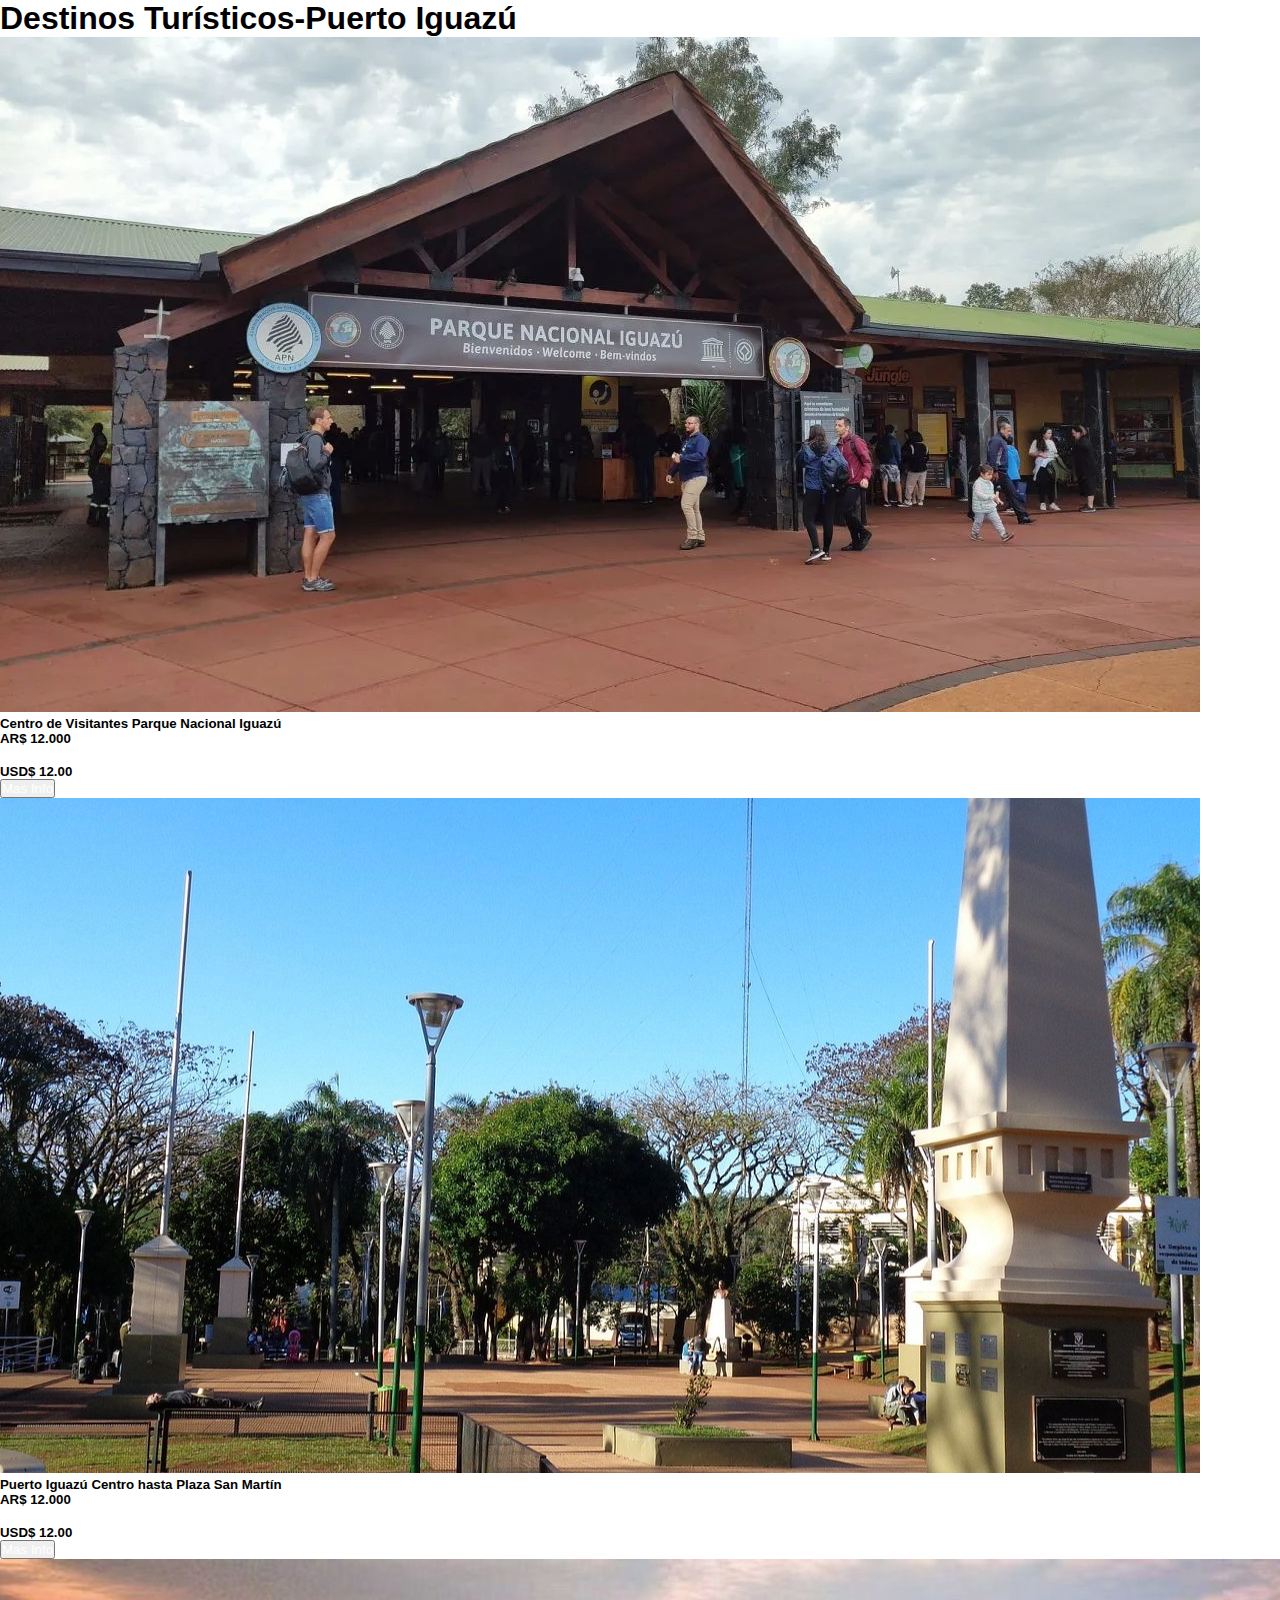
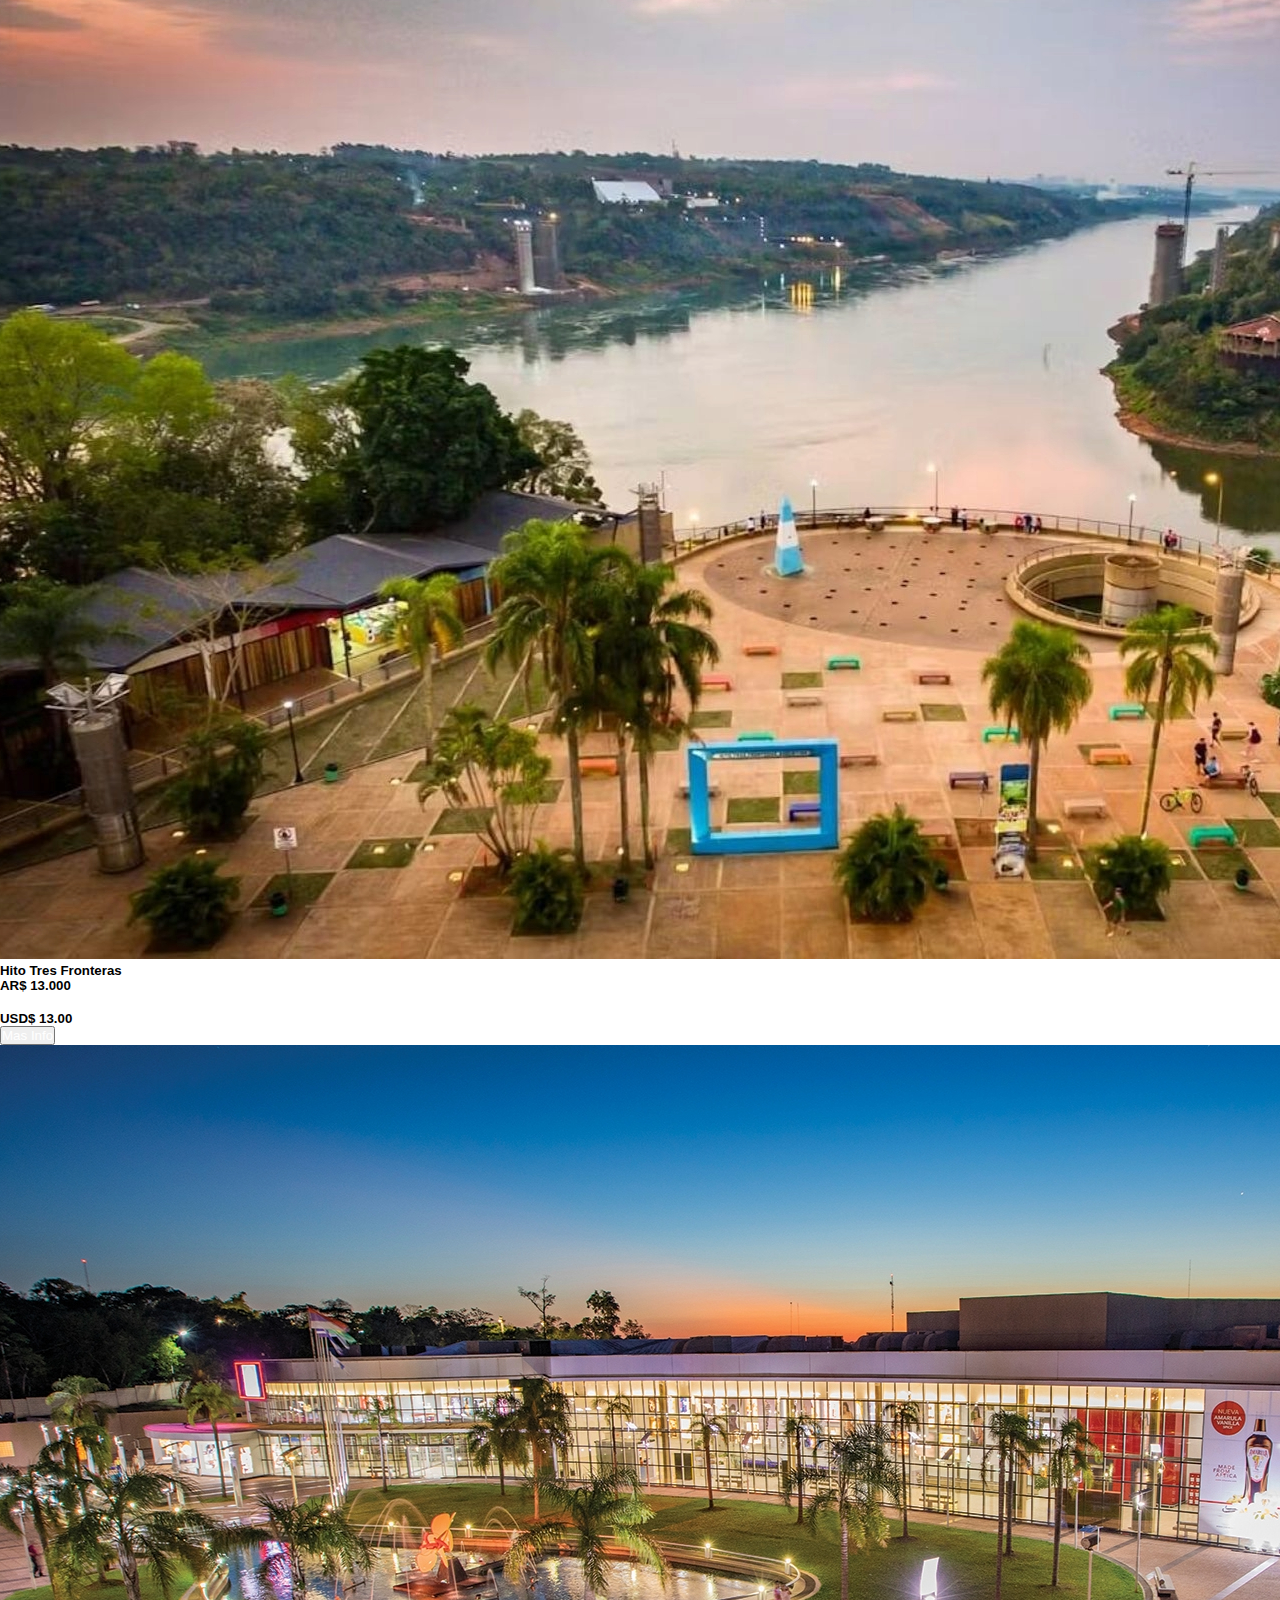
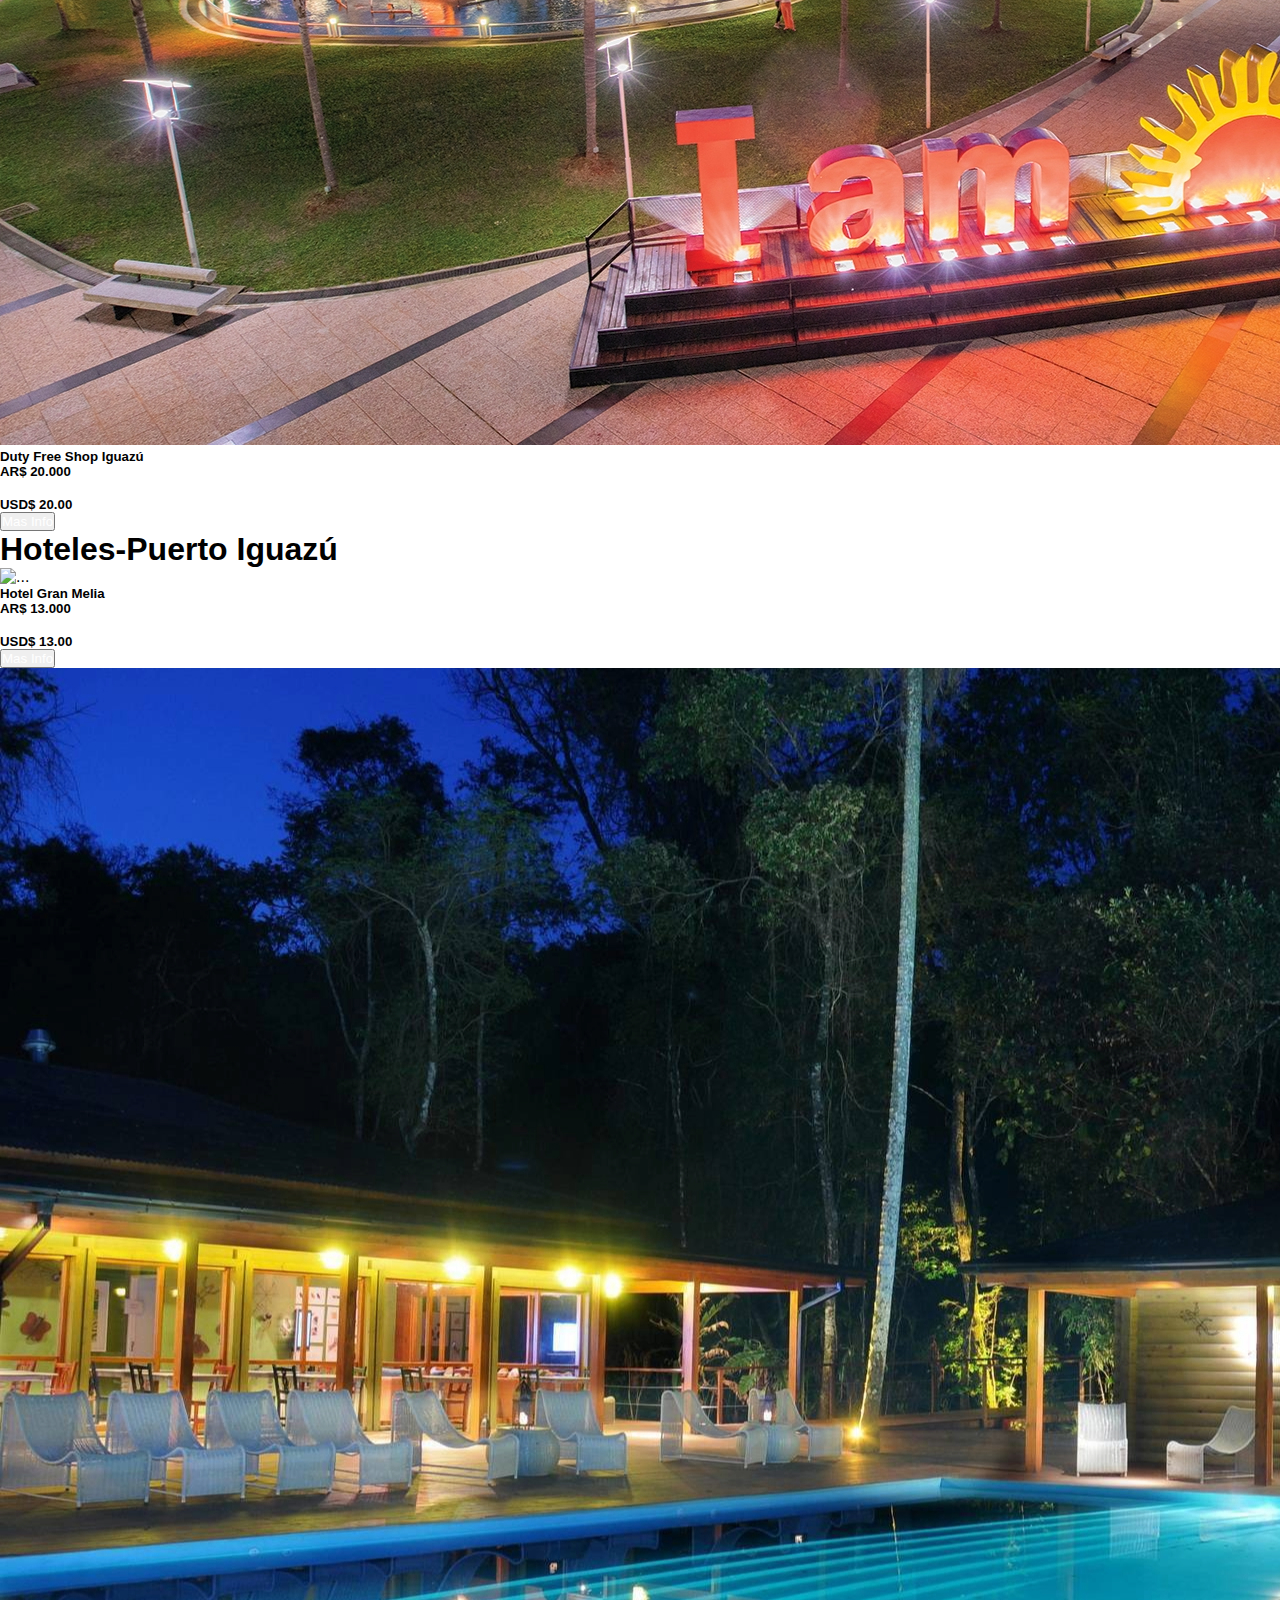
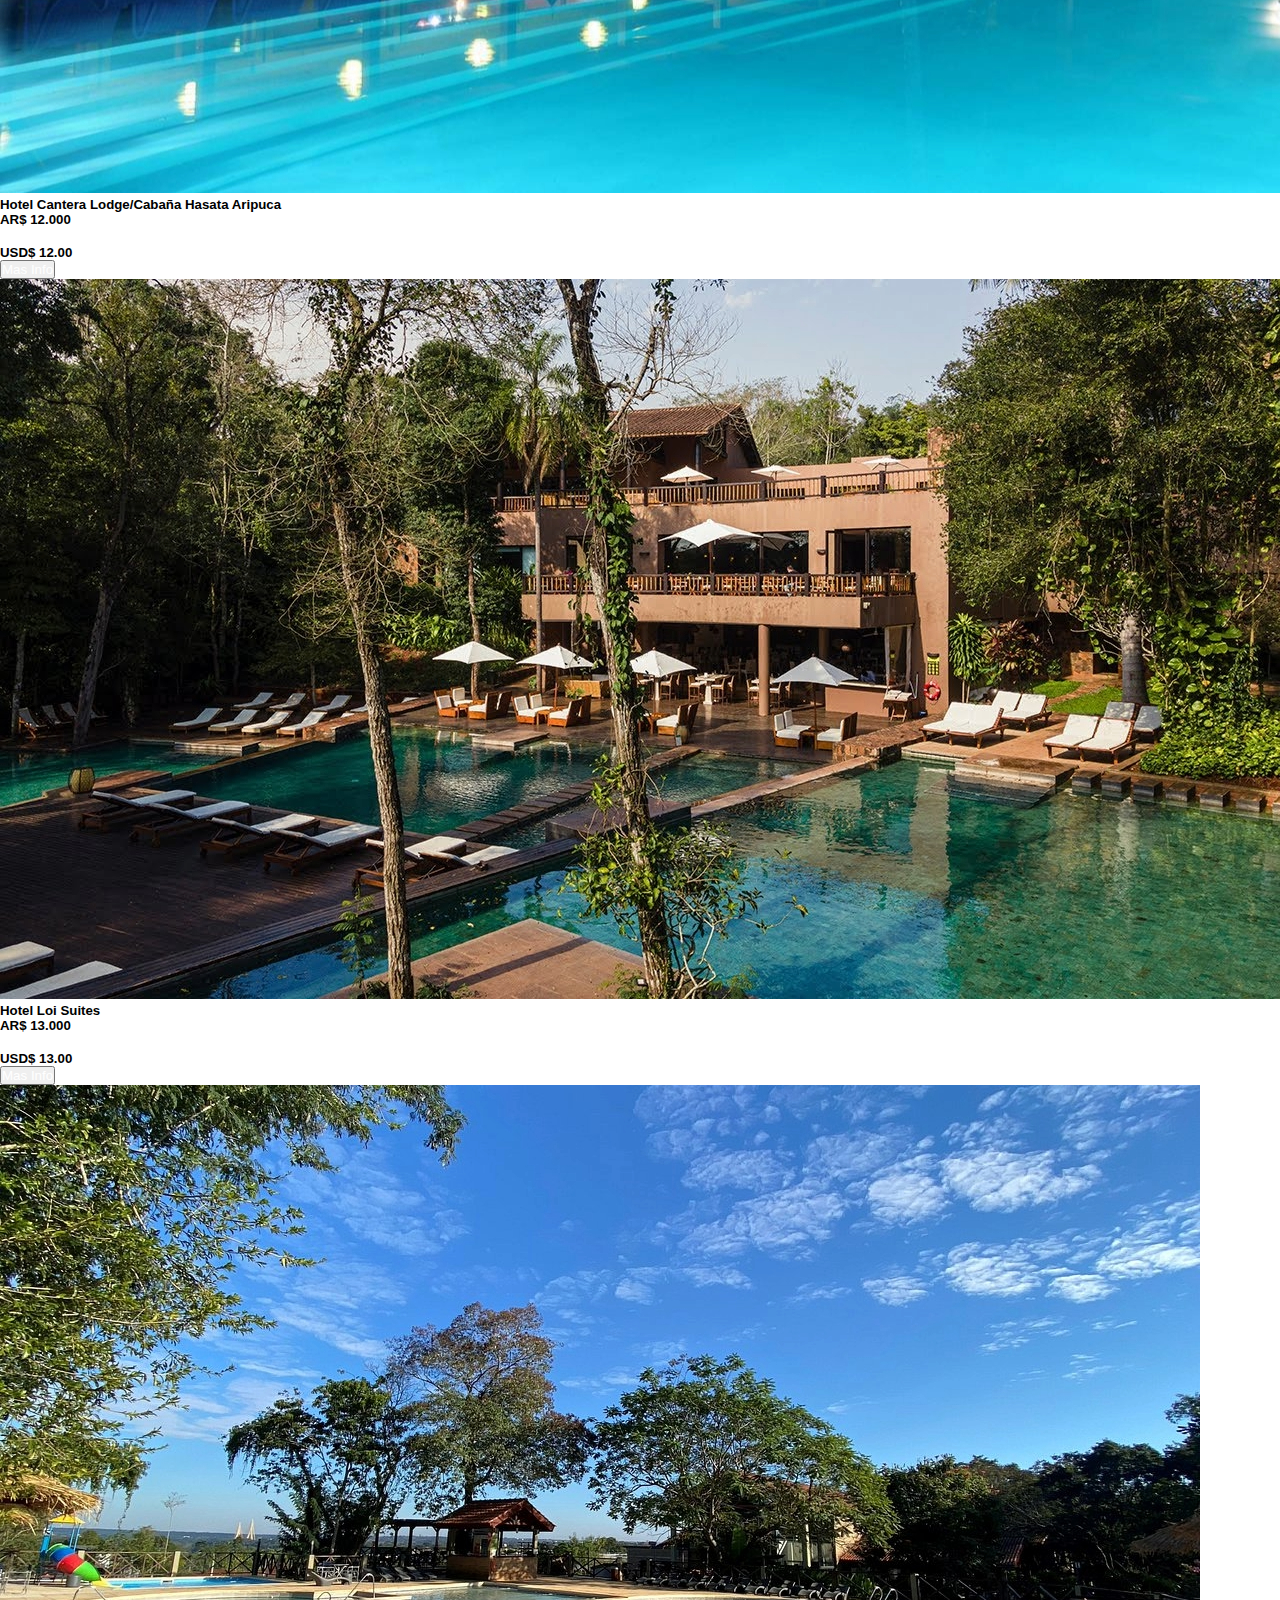
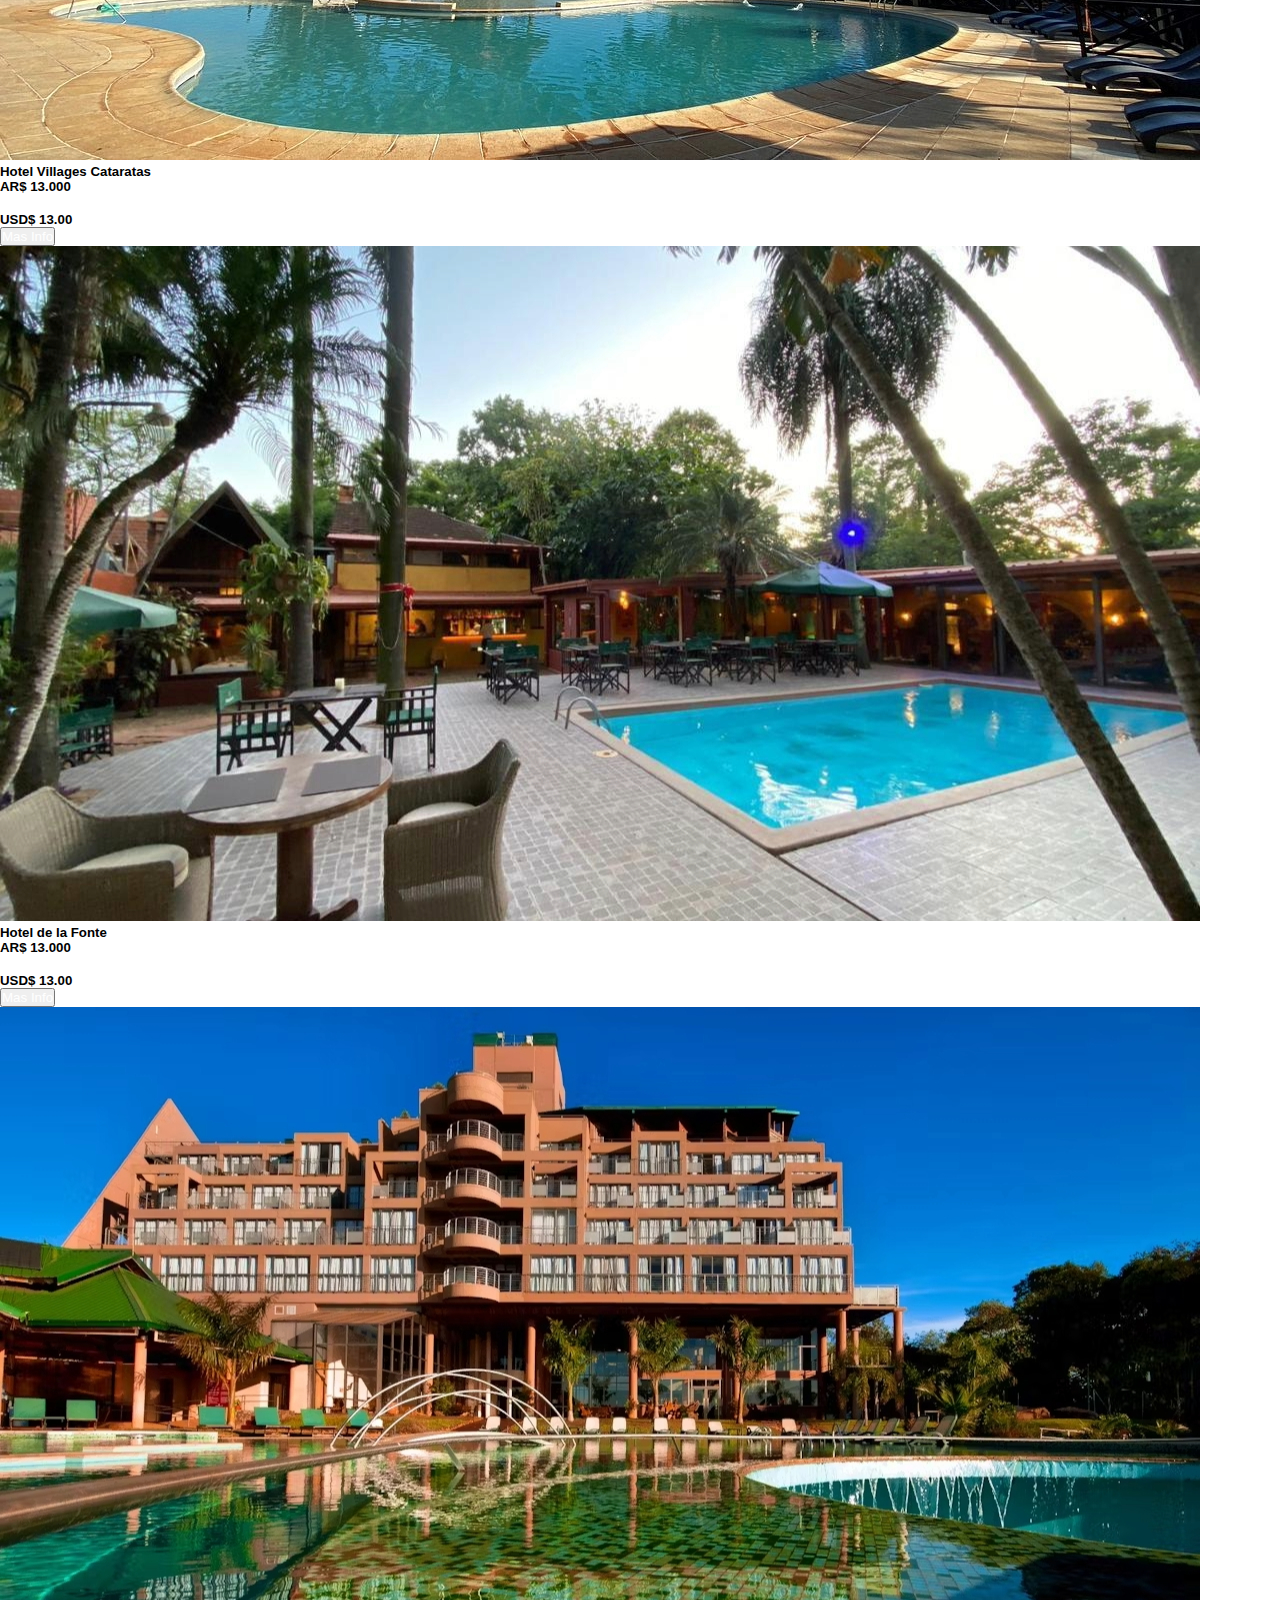
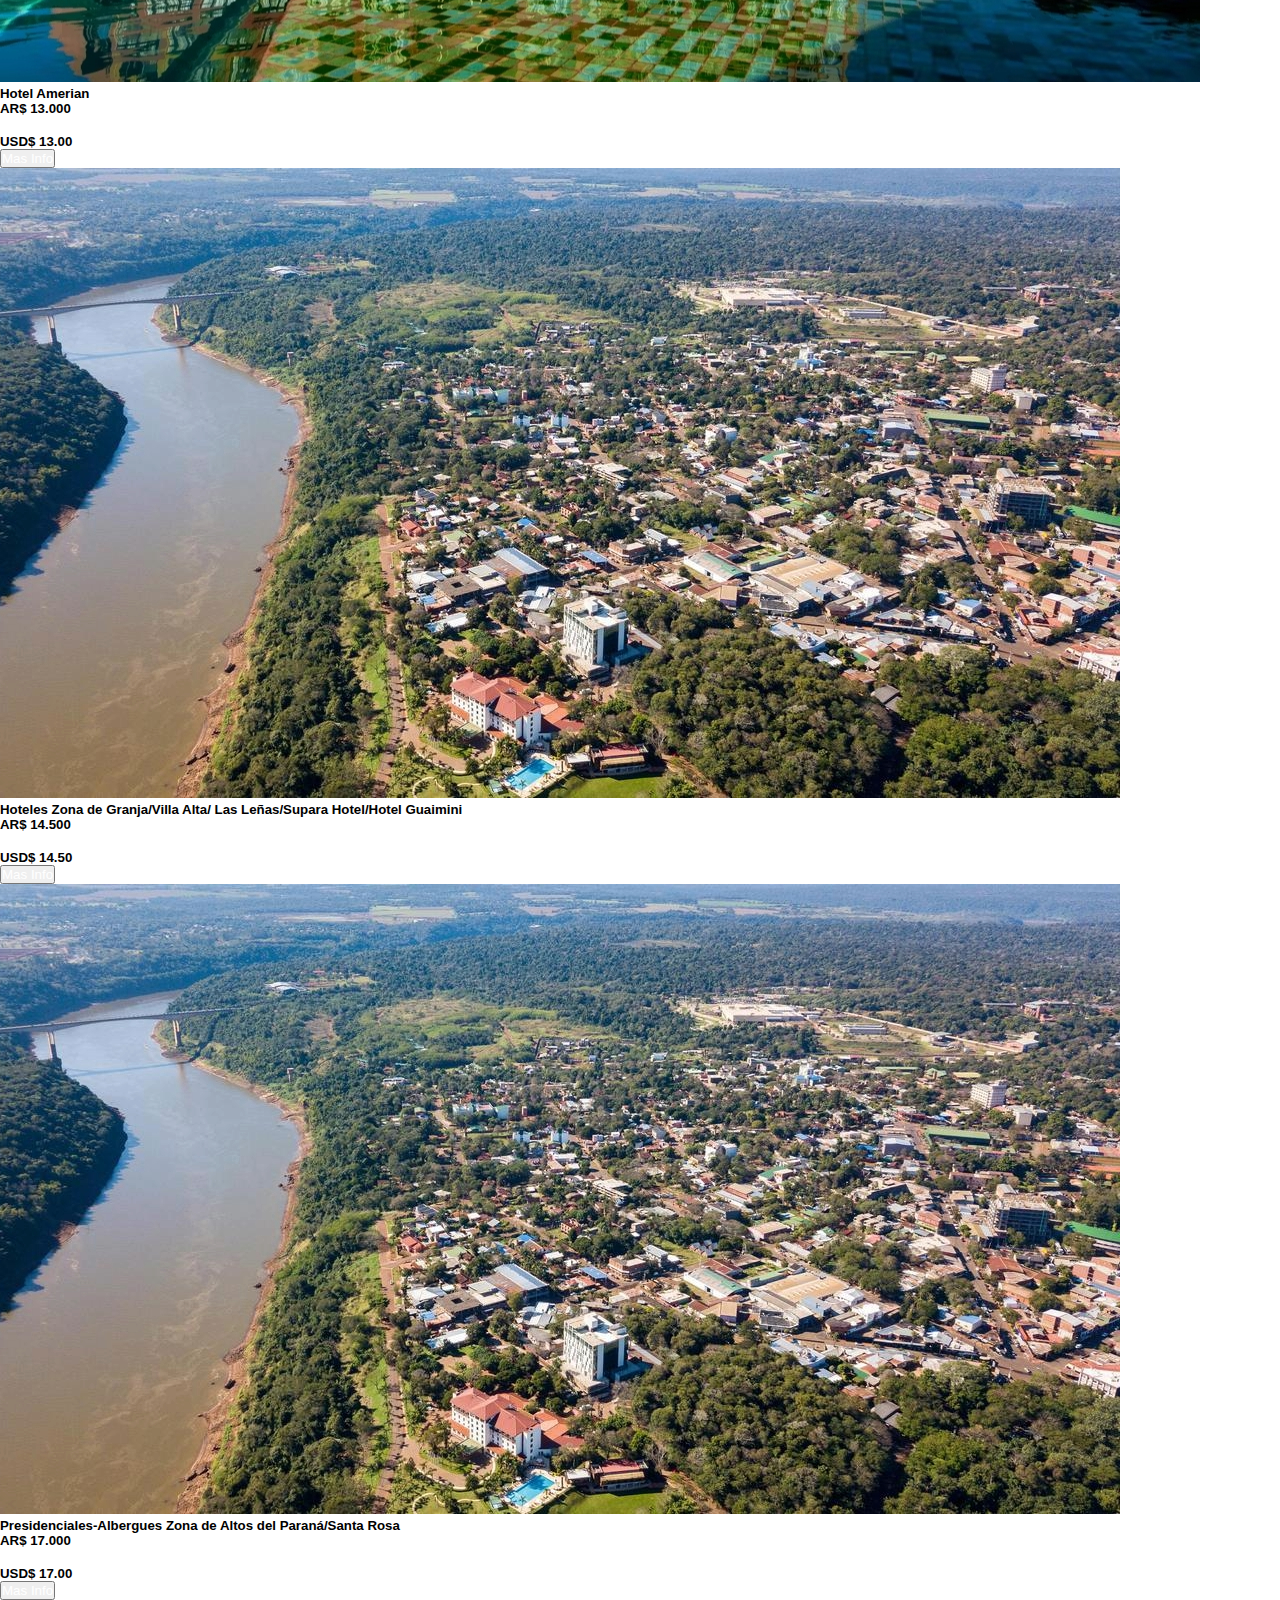
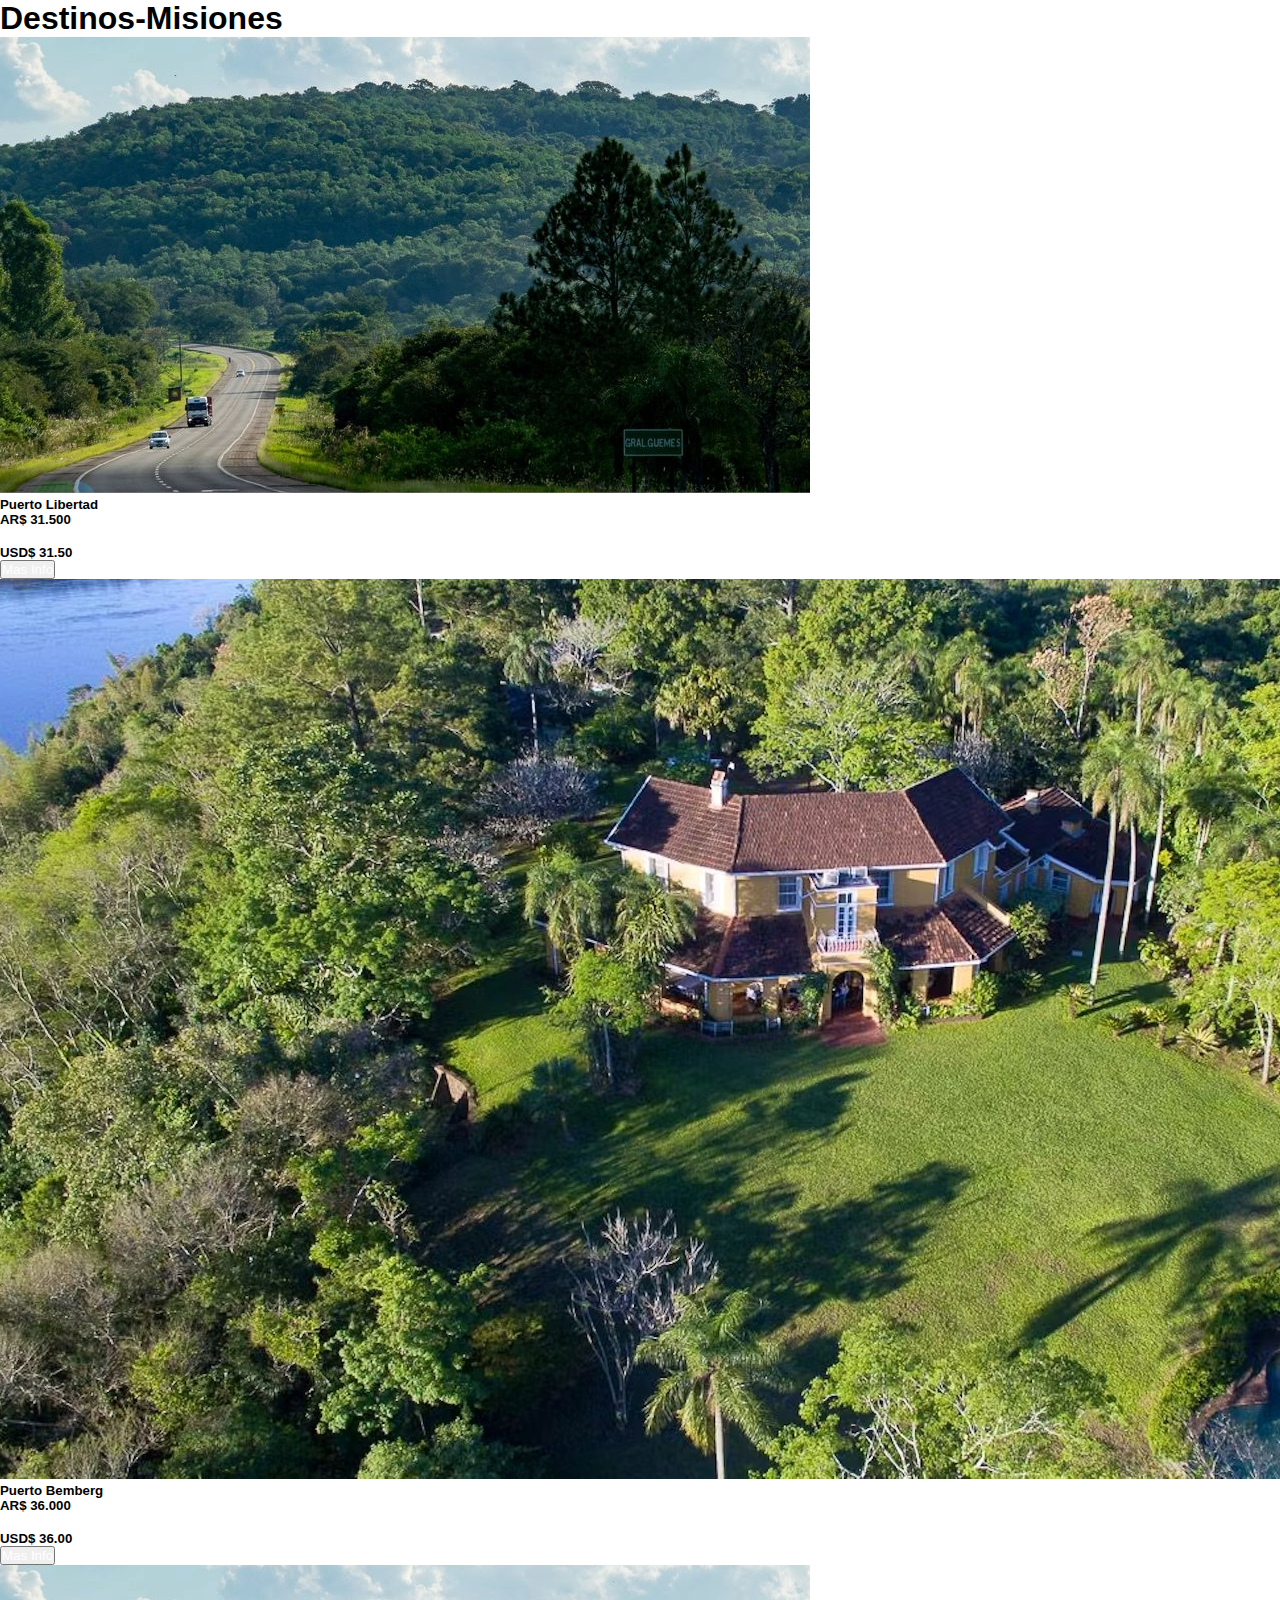
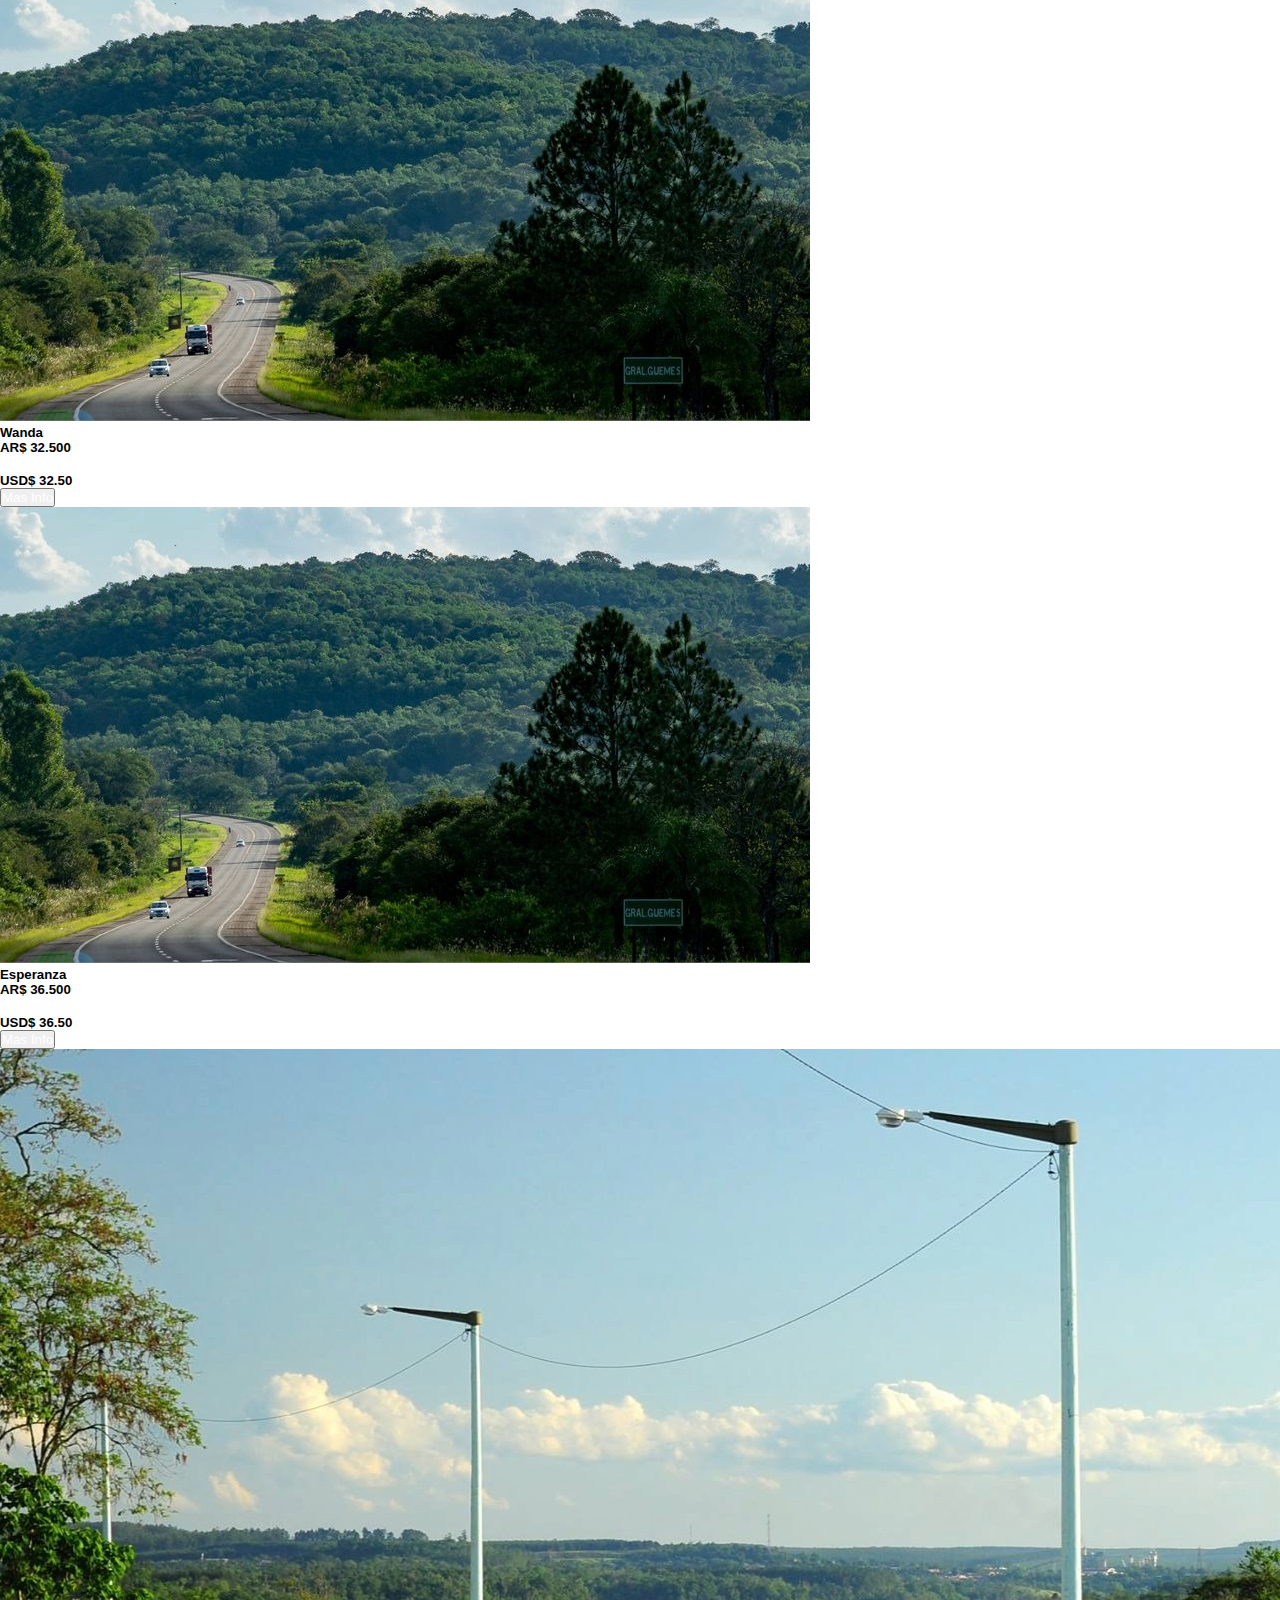
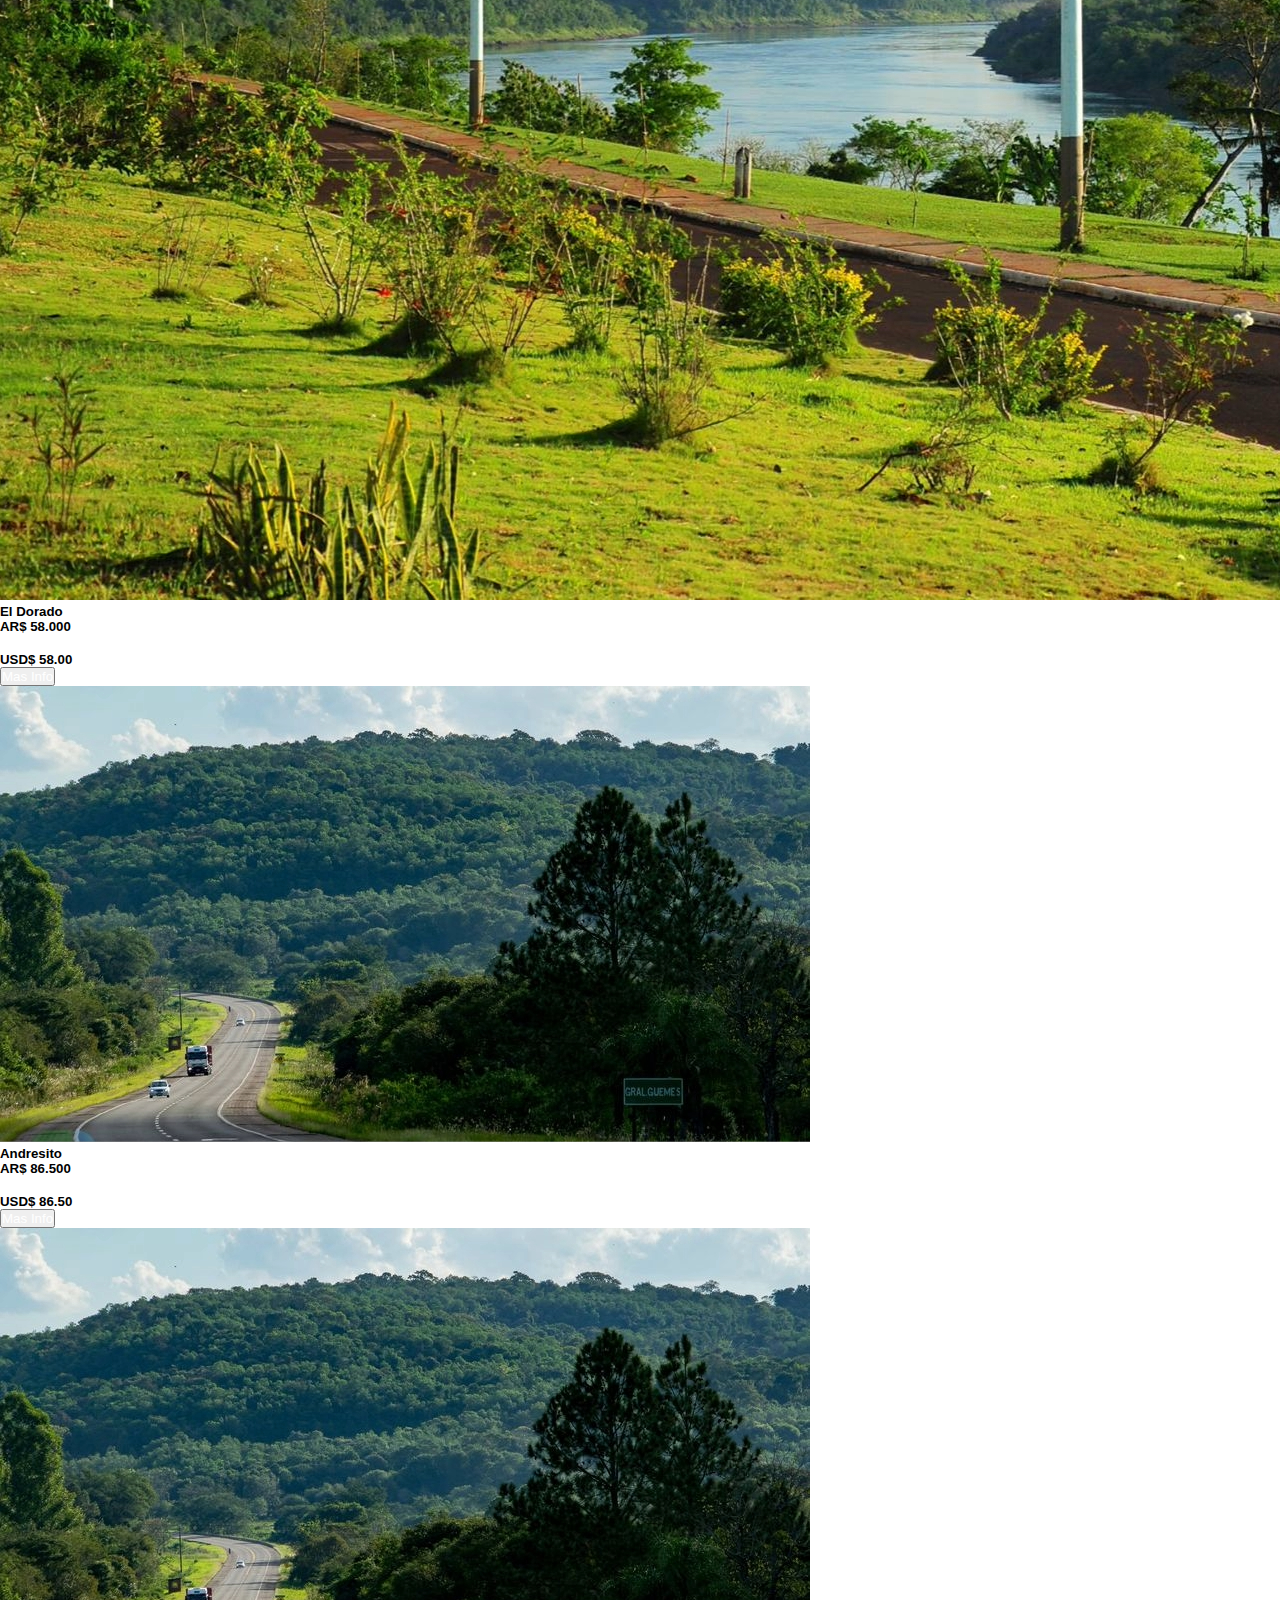
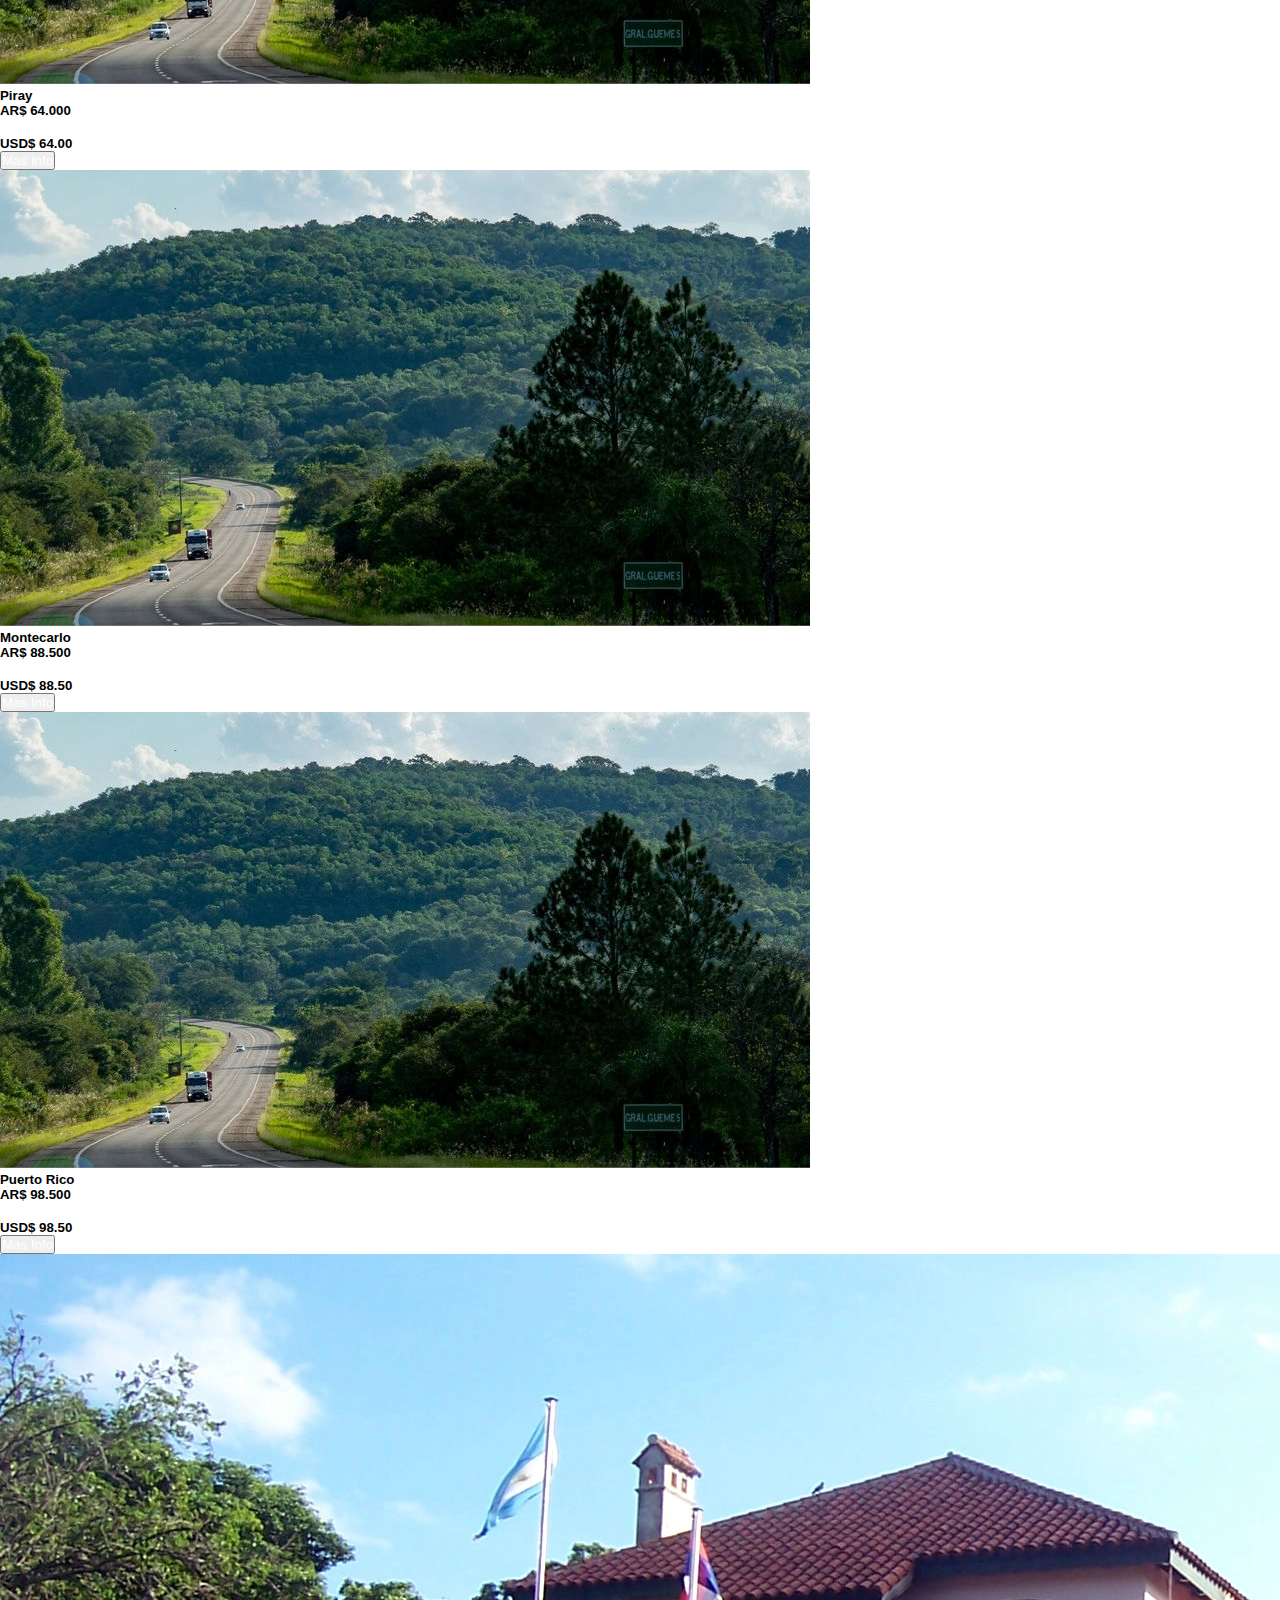
==== arg.html @ 946ad20d "." ====
<!DOCTYPE html>
<html lang="en">

<head>
    <meta charset="UTF-8">
    <meta name="viewport" content="width=device-width, initial-scale=1.0">
    <title>Transfers Aeropuerto</title>

    <!-- Link Style Css -->
    <link rel="stylesheet" href="style.css">

    <!-- Link Destinos Css -->
    <link rel="stylesheet" href="style.css">

    <!-- Link Bootstrap -->
    <link href="https://cdn.jsdelivr.net/npm/bootstrap@5.0.2/dist/css/bootstrap.min.css" rel="stylesheet"
        integrity="sha384-EVSTQN3/azprG1Anm3QDgpJLIm9Nao0Yz1ztcQTwFspd3yD65VohhpuuCOmLASjC" crossorigin="anonymous">

</head>

<body>

    <div class="container py-5">
        <h1 class="text-center">Destinos Turísticos-Puerto Iguazú</h1>
        <div class="row row-cols-1 row-cols-md-3 g-4 py-5">

            <div class="col">
                <div class="card">
                    <img src="./img/centro de visitantes.jpg" class="card-img-top" alt="...">
                    <div class="card-body">
                        <h5 class="card-title">Centro de Visitantes Parque Nacional Iguazú</h5>
                    </div>
                    <div class="mb-5 d-flex justify-content-around">
                        <h5>AR$ 12.000</h5><br><h5>USD$ 12.00</h5>
                        <button class="btn btn-primary"><a href="#" style="text-decoration: none; color: #fff;">Mas Info</a></button>
                    </div>
                </div>
            </div>

            <div class="col">
                <div class="card">
                    <img src="./img/plaza san martin.jpg" class="card-img-top" alt="...">
                    <div class="card-body">
                        <h5 class="card-title">Puerto Iguazú Centro hasta Plaza San Martín</h5>
                    </div>
                    <div class="mb-5 d-flex justify-content-around">
                        <h5>AR$ 12.000</h5><br><h5>USD$ 12.00</h5>
                        <button class="btn btn-primary"><a href="#" style="text-decoration: none; color: #fff;">Mas Info</a></button>
                    </div>
                </div>
            </div>

            <div class="col">
                <div class="card">
                    <img src="./img/hito tres fronteras.jpg" class="card-img-top" alt="...">
                    <div class="card-body">
                        <h5 class="card-title">Hito Tres Fronteras</h5>
                    </div>
                    <div class="mb-5 d-flex justify-content-around">
                        <h5>AR$ 13.000</h5><br><h5>USD$ 13.00</h5>
                        <button class="btn btn-primary"><a href="#" style="text-decoration: none; color: #fff;">Mas Info</a></button>
                    </div>
                </div>
            </div>

            <div class="col">
                <div class="card">
                    <img src="./img/duty free shop.jpg" class="card-img-top" alt="...">
                    <div class="card-body">
                        <h5 class="card-title">Duty Free Shop Iguazú</h5>
                    </div>
                    <div class="mb-5 d-flex justify-content-around">
                        <h5>AR$ 20.000</h5><br><h5>USD$ 20.00</h5>
                        <button class="btn btn-primary"><a href="#" style="text-decoration: none; color: #fff;">Mas Info</a></button>
                    </div>
                </div>
            </div>

        </div>

        <h1 class="text-center">Hoteles-Puerto Iguazú</h1>
        <div class="row row-cols-1 row-cols-md-3 g-4 py-5">

            <div class="col">
                <div class="card">
                    <img src="./img/gran melia.jpg" class="card-img-top" alt="...">
                    <div class="card-body">
                        <h5 class="card-title">Hotel Gran Melia</h5>
                    </div>
                    <div class="mb-5 d-flex justify-content-around">
                        <h5>AR$ 13.000</h5><br><h5>USD$ 13.00</h5>
                        <button class="btn btn-primary"><a href="#" style="text-decoration: none; color: #fff;">Mas Info</a></button>
                    </div>
                </div>
            </div>

            <div class="col">
                <div class="card">
                    <img src="./img/cantera lodge.jpg" class="card-img-top" alt="...">
                    <div class="card-body">
                        <h5 class="card-title">Hotel Cantera Lodge/Cabaña Hasata Aripuca</h5>
                    </div>
                    <div class="mb-5 d-flex justify-content-around">
                        <h5>AR$ 12.000</h5><br><h5>USD$ 12.00</h5>
                        <button class="btn btn-primary"><a href="#" style="text-decoration: none; color: #fff;">Mas Info</a></button>
                    </div>
                </div>
            </div>

            <div class="col">
                <div class="card">
                    <img src="./img/loi suites.jpg" class="card-img-top" alt="...">
                    <div class="card-body">
                        <h5 class="card-title">Hotel Loi Suites</h5>
                    </div>
                    <div class="mb-5 d-flex justify-content-around">
                        <h5>AR$ 13.000</h5><br><h5>USD$ 13.00</h5>
                        <button class="btn btn-primary"><a href="#" style="text-decoration: none; color: #fff;">Mas Info</a></button>
                    </div>
                </div>
            </div>

            <div class="col">
                <div class="card">
                    <img src="./img/village cataratas.jpg" class="card-img-top" alt="...">
                    <div class="card-body">
                        <h5 class="card-title">Hotel Villages Cataratas</h5>
                    </div>
                    <div class="mb-5 d-flex justify-content-around">
                        <h5>AR$ 13.000</h5><br><h5>USD$ 13.00</h5>
                        <button class="btn btn-primary"><a href="#" style="text-decoration: none; color: #fff;">Mas Info</a></button>
                    </div>
                </div>
            </div>

            <div class="col">
                <div class="card">
                    <img src="./img/hotel de la fonte.jpg" class="card-img-top" alt="...">
                    <div class="card-body">
                        <h5 class="card-title">Hotel de la Fonte</h5>
                    </div>
                    <div class="mb-5 d-flex justify-content-around">
                        <h5>AR$ 13.000</h5><br><h5>USD$ 13.00</h5>
                        <button class="btn btn-primary"><a href="#" style="text-decoration: none; color: #fff;">Mas Info</a></button>
                    </div>
                </div>
            </div>

            <div class="col">
                <div class="card">
                    <img src="./img/hotel amerian.jpg" class="card-img-top" alt="...">
                    <div class="card-body">
                        <h5 class="card-title">Hotel Amerian</h5>
                    </div>
                    <div class="mb-5 d-flex justify-content-around">
                        <h5>AR$ 13.000</h5><br><h5>USD$ 13.00</h5>
                        <button class="btn btn-primary"><a href="#" style="text-decoration: none; color: #fff;">Mas Info</a></button>
                    </div>
                </div>
            </div>

            <div class="col">
                <div class="card">
                    <img src="./img/iguazu.jpg" class="card-img-top" alt="...">
                    <div class="card-body">
                        <h5 class="card-title">Hoteles Zona de Granja/Villa Alta/ Las Leñas/Supara Hotel/Hotel Guaimini</h5>
                    </div>
                    <div class="mb-5 d-flex justify-content-around">
                        <h5>AR$ 14.500</h5><br><h5>USD$ 14.50</h5>
                        <button class="btn btn-primary"><a href="#" style="text-decoration: none; color: #fff;">Mas Info</a></button>
                    </div>
                </div>
            </div>

            <div class="col">
                <div class="card">
                    <img src="./img/iguazu.jpg" class="card-img-top" alt="...">
                    <div class="card-body">
                        <h5 class="card-title">Presidenciales-Albergues Zona de Altos del Paraná/Santa Rosa</h5>
                    </div>
                    <div class="mb-5 d-flex justify-content-around">
                        <h5>AR$ 17.000</h5><br><h5>USD$ 17.00</h5>
                        <button class="btn btn-primary"><a href="#" style="text-decoration: none; color: #fff;">Mas Info</a></button>
                    </div>
                </div>
            </div>

        </div>

        <h1 class="text-center">Destinos-Misiones</h1>
        <div class="row row-cols-1 row-cols-md-3 g-4 py-5">

            <div class="col">
                <div class="card">
                    <img src="./img/misiones.jpg" class="card-img-top" alt="...">
                    <div class="card-body">
                        <h5 class="card-title">Puerto Libertad</h5>
                    </div>
                    <div class="mb-5 d-flex justify-content-around">
                        <h5>AR$ 31.500</h5><br><h5>USD$ 31.50</h5>
                        <button class="btn btn-primary"><a href="#" style="text-decoration: none; color: #fff;">Mas Info</a></button>
                    </div>
                </div>
            </div>

            <div class="col">
                <div class="card">
                    <img src="./img/puerto-bemberg.jpg" class="card-img-top" alt="...">
                    <div class="card-body">
                        <h5 class="card-title">Puerto Bemberg</h5>
                    </div>
                    <div class="mb-5 d-flex justify-content-around">
                        <h5>AR$ 36.000</h5><br><h5>USD$ 36.00</h5>
                        <button class="btn btn-primary"><a href="#" style="text-decoration: none; color: #fff;">Mas Info</a></button>
                    </div>
                </div>
            </div>

            <div class="col">
                <div class="card">
                    <img src="./img/misiones.jpg" class="card-img-top" alt="...">
                    <div class="card-body">
                        <h5 class="card-title">Wanda</h5>
                    </div>
                    <div class="mb-5 d-flex justify-content-around">
                        <h5>AR$ 32.500</h5><br><h5>USD$ 32.50</h5>
                        <button class="btn btn-primary"><a href="#" style="text-decoration: none; color: #fff;">Mas Info</a></button>
                    </div>
                </div>
            </div>

            <div class="col">
                <div class="card">
                    <img src="./img/misiones.jpg" class="card-img-top" alt="...">
                    <div class="card-body">
                        <h5 class="card-title">Esperanza</h5>
                    </div>
                    <div class="mb-5 d-flex justify-content-around">
                        <h5>AR$ 36.500</h5><br><h5>USD$ 36.50</h5>
                        <button class="btn btn-primary"><a href="#" style="text-decoration: none; color: #fff;">Mas Info</a></button>
                    </div>
                </div>
            </div>

            <div class="col">
                <div class="card">
                    <img src="./img/el dorado.jpg" class="card-img-top" alt="...">
                    <div class="card-body">
                        <h5 class="card-title">El Dorado</h5>
                    </div>
                    <div class="mb-5 d-flex justify-content-around">
                        <h5>AR$ 58.000</h5><br><h5>USD$ 58.00</h5>
                        <button class="btn btn-primary"><a href="#" style="text-decoration: none; color: #fff;">Mas Info</a></button>
                    </div>
                </div>
            </div>

            <div class="col">
                <div class="card">
                    <img src="./img/misiones.jpg" class="card-img-top" alt="...">
                    <div class="card-body">
                        <h5 class="card-title">Andresito</h5>
                    </div>
                    <div class="mb-5 d-flex justify-content-around">
                        <h5>AR$ 86.500</h5><br><h5>USD$ 86.50</h5>
                        <button class="btn btn-primary"><a href="#" style="text-decoration: none; color: #fff;">Mas Info</a></button>
                    </div>
                </div>
            </div>

            <div class="col">
                <div class="card">
                    <img src="./img/misiones.jpg" class="card-img-top" alt="...">
                    <div class="card-body">
                        <h5 class="card-title">Piray</h5>
                    </div>
                    <div class="mb-5 d-flex justify-content-around">
                        <h5>AR$ 64.000</h5><br><h5>USD$ 64.00</h5>
                        <button class="btn btn-primary"><a href="#" style="text-decoration: none; color: #fff;">Mas Info</a></button>
                    </div>
                </div>
            </div>

            <div class="col">
                <div class="card">
                    <img src="./img/misiones.jpg" class="card-img-top" alt="...">
                    <div class="card-body">
                        <h5 class="card-title">Montecarlo</h5>
                    </div>
                    <div class="mb-5 d-flex justify-content-around">
                        <h5>AR$ 88.500</h5><br><h5>USD$ 88.50</h5>
                        <button class="btn btn-primary"><a href="#" style="text-decoration: none; color: #fff;">Mas Info</a></button>
                    </div>
                </div>
            </div>

            <div class="col">
                <div class="card">
                    <img src="./img/misiones.jpg" class="card-img-top" alt="...">
                    <div class="card-body">
                        <h5 class="card-title">Puerto Rico</h5>
                    </div>
                    <div class="mb-5 d-flex justify-content-around">
                        <h5>AR$ 98.500</h5><br><h5>USD$ 98.50</h5>
                        <button class="btn btn-primary"><a href="#" style="text-decoration: none; color: #fff;">Mas Info</a></button>
                    </div>
                </div>
            </div>

            <div class="col">
                <div class="card">
                    <img src="./img/san ignacio.jpg" class="card-img-top" alt="...">
                    <div class="card-body">
                        <h5 class="card-title">San Ignacio</h5>
                    </div>
                    <div class="mb-5 d-flex justify-content-around">
                        <h5>AR$ 135.000</h5><br><h5>USD$ 135.00</h5>
                        <button class="btn btn-primary"><a href="#" style="text-decoration: none; color: #fff;">Mas Info</a></button>
                    </div>
                </div>
            </div>

            <div class="col">
                <div class="card">
                    <img src="./img/ruinas de san ignacio.jpg" class="card-img-top" alt="...">
                    <div class="card-body">
                        <h5 class="card-title">San Ignacio con Recorrido Turístico Ida y Vuelta</h5>
                    </div>
                    <div class="mb-5 d-flex justify-content-around">
                        <h5>AR$ 175.000</h5><br><h5>USD$ 175.00</h5>
                        <button class="btn btn-primary"><a href="#" style="text-decoration: none; color: #fff;">Mas Info</a></button>
                    </div>
                </div>
            </div>

            <div class="col">
                <div class="card">
                    <img src="./img/posadas.jpg" class="card-img-top" alt="...">
                    <div class="card-body">
                        <h5 class="card-title">Posadas</h5>
                    </div>
                    <div class="mb-5 d-flex justify-content-around">
                        <h5>AR$ 175.000</h5><br><h5>USD$ 175.00</h5>
                        <button class="btn btn-primary"><a href="#" style="text-decoration: none; color: #fff;">Mas Info</a></button>
                    </div>
                </div>
            </div>

            <div class="col">
                <div class="card">
                    <img src="./img/bernardo de irigoyen.jpg" class="card-img-top" alt="...">
                    <div class="card-body">
                        <h5 class="card-title">Bernardo de Irigoyen</h5>
                    </div>
                    <div class="mb-5 d-flex justify-content-around">
                        <h5>AR$ 135.000</h5><br><h5>USD$ 135.00</h5>
                        <button class="btn btn-primary"><a href="#" style="text-decoration: none; color: #fff;">Mas Info</a></button>
                    </div>
                </div>
            </div>

            <div class="col">
                <div class="card">
                    <img src="./img/el soberbio.jpg" class="card-img-top" alt="...">
                    <div class="card-body">
                        <h5 class="card-title">El Soberbio</h5>
                    </div>
                    <div class="mb-5 d-flex justify-content-around">
                        <h5>AR$ 162.000</h5><br><h5>USD$ 162.00</h5>
                        <button class="btn btn-primary"><a href="#" style="text-decoration: none; color: #fff;">Mas Info</a></button>
                    </div>
                </div>
            </div>

            <div class="col">
                <div class="card">
                    <img src="./img/saltos del mocona.jpg" class="card-img-top" alt="...">
                    <div class="card-body">
                        <h5 class="card-title">Saltos del Mocona Ida y Vuelta</h5>
                    </div>
                    <div class="mb-5 d-flex justify-content-around">
                        <h5>AR$ 229.500</h5><br><h5>USD$ 229.50</h5>
                        <button class="btn btn-primary"><a href="#" style="text-decoration: none; color: #fff;">Mas Info</a></button>
                    </div>
                </div>
            </div>

        </div>
        
    </div>

</body>

</html>
---- style.css ----
:root {
    --blue: #007bff;
    --indigo: #6610f2;
    --purple: #6f42c1;
    --pink: #e83e8c;
    --red: #dc3545;
    --orange: #fd7e14;
    --yellow: #ffc107;
    --green: #28a745;
    --teal: #20c997;
    --cyan: #17a2b8;
    --white: #fff;
    --gray: #6c757d;
    --gray-dark: #343a40;
    --primary: #7AB730;
    --secondary: #f4faec;
    --success: #28a745;
    --info: #17a2b8;
    --warning: #ffc107;
    --danger: #dc3545;
    --light: #FFFFFF;
    --dark: #212121;
    --breakpoint-xs: 0;
    --breakpoint-sm: 576px;
    --breakpoint-md: 768px;
    --breakpoint-lg: 992px;
    --breakpoint-xl: 1200px;
    --font-family-sans-serif: "Poppins", sans-serif;
    --font-family-monospace: SFMono-Regular, Menlo, Monaco, Consolas, "Liberation Mono", "Courier New", monospace;
  }

  @import url('https://fonts.googleapis.com/css2?family=Nunito:wght@400;800&display=swap');

*{
    margin: 0;
    padding: 0;
    box-sizing: border-box;
    font-family: 'Nunito', sans-serif;
}

/*Inicio de Navbar*/
header{
    height: 100vh;
    width: 100%;
    background: url(img/cataratas3\ \(1\).jpg) rgba(0, 0, 0, 0.4);
    background-blend-mode: multiply;
    background-size: cover;
    background-attachment: fixed;
}

section#hero{
    height: calc(100vh - 120px);
    display: flex;
    flex-direction: column;
    align-items: center;
    justify-content: center;
    text-align: center;
    color: #fff;
}

section#hero h4{
    letter-spacing: 1px;
}

@media (max-width:991px){
  .sidebar-body a{
      font-size: 1.5rem;
  }
}
/*Fin de Navbar*/

/*Inicio de Destinos Turisticos*/
#nuestros-programas{
    font-family: 'Poppins', sans-serif;
    margin:0; padding:0;
    box-sizing: border-box;
    outline: none; border:none;
    text-decoration: none;
    transition: .2s linear;
  }
  
  #nuestros-programas{
    background-color: #fff;
    padding:15px 9%;
    padding-bottom: 100px;
    width: 100%;
  }
  
  /*#nuestros-programas .heading{
    text-align: center;
    padding-bottom: 15px;
    /*color:#6a6a6a;
    /*margin-top:30px;
    font-family: 'Roboto', sans-serif;
    text-shadow: 0 5px 10px rgba(0,0,0,.2);
  }
  */
  
  #nuestros-programas .box-container{
    display: grid;
    grid-template-columns: repeat(auto-fit, minmax(270px, 1fr));
    gap:15px;
    max-width: 1200px;
    margin: auto;
  }
  
  #nuestros-programas .box-container a{
    text-decoration: none;
  }
  
  #nuestros-programas .modal-footer a{
    text-decoration: none;
    color: #fff;
  }
  
  #nuestros-programas .box-container .box-1, .box-2, .box-3{
    box-shadow: 0 5px 10px rgba(0,0,0,.2);
    background-image: linear-gradient(
        0deg,
        rgba(0,0,0,0.3),
        rgba(0,0,0,0.3)
    ) 
    ,url(https://www.civitatis.com/f/argentina/puerto-iguazu/excursion-ciudad-este-589x392.jpg);
    background-size: cover;
    background-position: center center;
    text-align: center;
    padding:60px 40px;
    margin: 10px;
    transition: transform 0.6s ease;
  }
  
  #nuestros-programas .box-container .box-2{
    background-image: linear-gradient(
        0deg,
        rgba(0,0,0,0.3),
        rgba(0,0,0,0.3)
    ) 
    ,url(https://a.travel-assets.com/findyours-php/viewfinder/images/res70/80000/80259-Misiones-Province.jpg);
  }
  
  #nuestros-programas .box-container .box-3{
    background-image: linear-gradient(
        0deg,
        rgba(0,0,0,0.3),
        rgba(0,0,0,0.3)
    ) 
    ,url(https://cdn-clubecandeias.s3.sa-east-1.amazonaws.com/uploads/2022/12/cataratas-foz-do-iguacu-parana-clube-candeias-1.jpeg);
  }
  
  #nuestros-programas .box-container .box-1:hover, .box-2:hover, .box-3:hover{
    transform: scale(1.1);
  }
  
  #nuestros-programas .box-container .box-1 h3{
    color:#fff;
    font-size: 22px;
    padding:10px 0;
  }
  
  #nuestros-programas .box-container .box-2 h3{
    color:#fff;
    font-size: 22px;
    padding:10px 0;
  }
  
  #nuestros-programas .box-container .box-3 h3{
    color:#fff;
    font-size: 22px;
    padding:10px 0;
  }
  
  #nuestros-programas .box-container .modal-body .list-item{
    display: flex;
    align-items: center;
  }
  
  @media (max-width: 768px){
    .container{
        padding:20px;
    }
  }

/*Fin de Destinos Turisticos*/

.sector-1{
  background: url(img/cataratas3\ \(1\).jpg) rgba(0, 0, 0, 0.4);
  background-blend-mode: multiply;
  background-position: center;
  background-repeat: no-repeat;
  background-size: cover;
  background-attachment: fixed;
}

/*PIE DE PAGINA*//*PIE DE PAGINA*//*PIE DE PAGINA*//*PIE DE PAGINA*/

#pie-pagina{
  width: 100%;
  background-color: black;
  font-family: 'Open Sans', sans-serif;
}

#pie-pagina .grupo-1{
  display: flex;
  align-items: center;
  justify-content: center;
  text-align: center;
  flex-direction: column;
  grid-template-columns: repeat(3, 1fr);
  grid-gap:50px;
  padding: 45px 0px;
}

#pie-pagina .grupo-1 .box h2{
  color: #fff;
  margin-bottom: 25px;
  font-size: 20px;
}

#pie-pagina .grupo-1 .box p{
  color: #efefef;
  margin-bottom: 10px;
}

#pie-pagina .grupo-2{
  background-color: rgb(4, 4, 4);
  padding: 15px 10px;
  text-align: center;
  color: #fff;
}

#pie-pagina .grupo-2 small{
  font-size: 15px;
}

#pie-pagina .bernidesign{
  text-decoration: none;
}

@media screen and (max-width:720px){
  .pie-pagina .grupo-1{
      width: 90%;
      grid-template-columns: repeat(1, 1fr);
      grid-gap:30px;
      padding: 35px 0px;
  }
}
---- style.css ----
:root {
    --blue: #007bff;
    --indigo: #6610f2;
    --purple: #6f42c1;
    --pink: #e83e8c;
    --red: #dc3545;
    --orange: #fd7e14;
    --yellow: #ffc107;
    --green: #28a745;
    --teal: #20c997;
    --cyan: #17a2b8;
    --white: #fff;
    --gray: #6c757d;
    --gray-dark: #343a40;
    --primary: #7AB730;
    --secondary: #f4faec;
    --success: #28a745;
    --info: #17a2b8;
    --warning: #ffc107;
    --danger: #dc3545;
    --light: #FFFFFF;
    --dark: #212121;
    --breakpoint-xs: 0;
    --breakpoint-sm: 576px;
    --breakpoint-md: 768px;
    --breakpoint-lg: 992px;
    --breakpoint-xl: 1200px;
    --font-family-sans-serif: "Poppins", sans-serif;
    --font-family-monospace: SFMono-Regular, Menlo, Monaco, Consolas, "Liberation Mono", "Courier New", monospace;
  }

  @import url('https://fonts.googleapis.com/css2?family=Nunito:wght@400;800&display=swap');

*{
    margin: 0;
    padding: 0;
    box-sizing: border-box;
    font-family: 'Nunito', sans-serif;
}

/*Inicio de Navbar*/
header{
    height: 100vh;
    width: 100%;
    background: url(img/cataratas3\ \(1\).jpg) rgba(0, 0, 0, 0.4);
    background-blend-mode: multiply;
    background-size: cover;
    background-attachment: fixed;
}

section#hero{
    height: calc(100vh - 120px);
    display: flex;
    flex-direction: column;
    align-items: center;
    justify-content: center;
    text-align: center;
    color: #fff;
}

section#hero h4{
    letter-spacing: 1px;
}

@media (max-width:991px){
  .sidebar-body a{
      font-size: 1.5rem;
  }
}
/*Fin de Navbar*/

/*Inicio de Destinos Turisticos*/
#nuestros-programas{
    font-family: 'Poppins', sans-serif;
    margin:0; padding:0;
    box-sizing: border-box;
    outline: none; border:none;
    text-decoration: none;
    transition: .2s linear;
  }
  
  #nuestros-programas{
    background-color: #fff;
    padding:15px 9%;
    padding-bottom: 100px;
    width: 100%;
  }
  
  /*#nuestros-programas .heading{
    text-align: center;
    padding-bottom: 15px;
    /*color:#6a6a6a;
    /*margin-top:30px;
    font-family: 'Roboto', sans-serif;
    text-shadow: 0 5px 10px rgba(0,0,0,.2);
  }
  */
  
  #nuestros-programas .box-container{
    display: grid;
    grid-template-columns: repeat(auto-fit, minmax(270px, 1fr));
    gap:15px;
    max-width: 1200px;
    margin: auto;
  }
  
  #nuestros-programas .box-container a{
    text-decoration: none;
  }
  
  #nuestros-programas .modal-footer a{
    text-decoration: none;
    color: #fff;
  }
  
  #nuestros-programas .box-container .box-1, .box-2, .box-3{
    box-shadow: 0 5px 10px rgba(0,0,0,.2);
    background-image: linear-gradient(
        0deg,
        rgba(0,0,0,0.3),
        rgba(0,0,0,0.3)
    ) 
    ,url(https://www.civitatis.com/f/argentina/puerto-iguazu/excursion-ciudad-este-589x392.jpg);
    background-size: cover;
    background-position: center center;
    text-align: center;
    padding:60px 40px;
    margin: 10px;
    transition: transform 0.6s ease;
  }
  
  #nuestros-programas .box-container .box-2{
    background-image: linear-gradient(
        0deg,
        rgba(0,0,0,0.3),
        rgba(0,0,0,0.3)
    ) 
    ,url(https://a.travel-assets.com/findyours-php/viewfinder/images/res70/80000/80259-Misiones-Province.jpg);
  }
  
  #nuestros-programas .box-container .box-3{
    background-image: linear-gradient(
        0deg,
        rgba(0,0,0,0.3),
        rgba(0,0,0,0.3)
    ) 
    ,url(https://cdn-clubecandeias.s3.sa-east-1.amazonaws.com/uploads/2022/12/cataratas-foz-do-iguacu-parana-clube-candeias-1.jpeg);
  }
  
  #nuestros-programas .box-container .box-1:hover, .box-2:hover, .box-3:hover{
    transform: scale(1.1);
  }
  
  #nuestros-programas .box-container .box-1 h3{
    color:#fff;
    font-size: 22px;
    padding:10px 0;
  }
  
  #nuestros-programas .box-container .box-2 h3{
    color:#fff;
    font-size: 22px;
    padding:10px 0;
  }
  
  #nuestros-programas .box-container .box-3 h3{
    color:#fff;
    font-size: 22px;
    padding:10px 0;
  }
  
  #nuestros-programas .box-container .modal-body .list-item{
    display: flex;
    align-items: center;
  }
  
  @media (max-width: 768px){
    .container{
        padding:20px;
    }
  }

/*Fin de Destinos Turisticos*/

.sector-1{
  background: url(img/cataratas3\ \(1\).jpg) rgba(0, 0, 0, 0.4);
  background-blend-mode: multiply;
  background-position: center;
  background-repeat: no-repeat;
  background-size: cover;
  background-attachment: fixed;
}

/*PIE DE PAGINA*//*PIE DE PAGINA*//*PIE DE PAGINA*//*PIE DE PAGINA*/

#pie-pagina{
  width: 100%;
  background-color: black;
  font-family: 'Open Sans', sans-serif;
}

#pie-pagina .grupo-1{
  display: flex;
  align-items: center;
  justify-content: center;
  text-align: center;
  flex-direction: column;
  grid-template-columns: repeat(3, 1fr);
  grid-gap:50px;
  padding: 45px 0px;
}

#pie-pagina .grupo-1 .box h2{
  color: #fff;
  margin-bottom: 25px;
  font-size: 20px;
}

#pie-pagina .grupo-1 .box p{
  color: #efefef;
  margin-bottom: 10px;
}

#pie-pagina .grupo-2{
  background-color: rgb(4, 4, 4);
  padding: 15px 10px;
  text-align: center;
  color: #fff;
}

#pie-pagina .grupo-2 small{
  font-size: 15px;
}

#pie-pagina .bernidesign{
  text-decoration: none;
}

@media screen and (max-width:720px){
  .pie-pagina .grupo-1{
      width: 90%;
      grid-template-columns: repeat(1, 1fr);
      grid-gap:30px;
      padding: 35px 0px;
  }
}
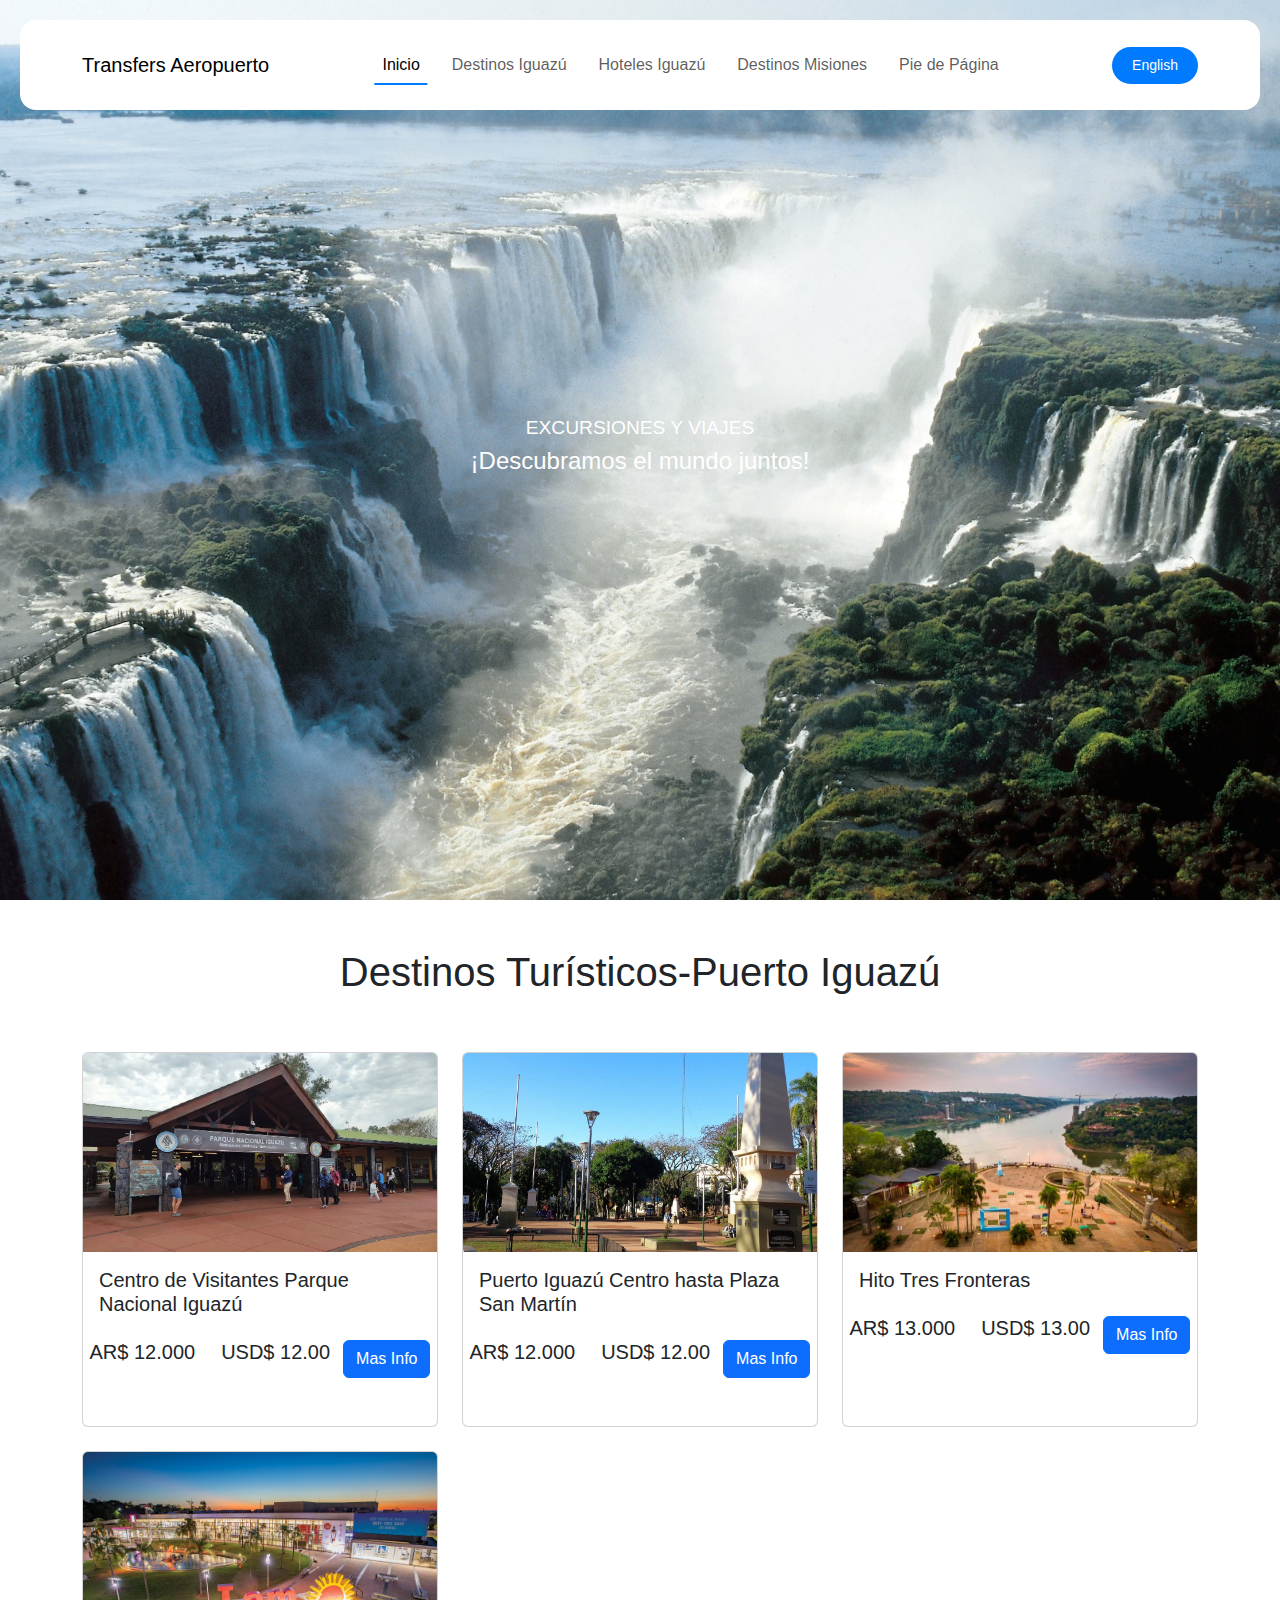
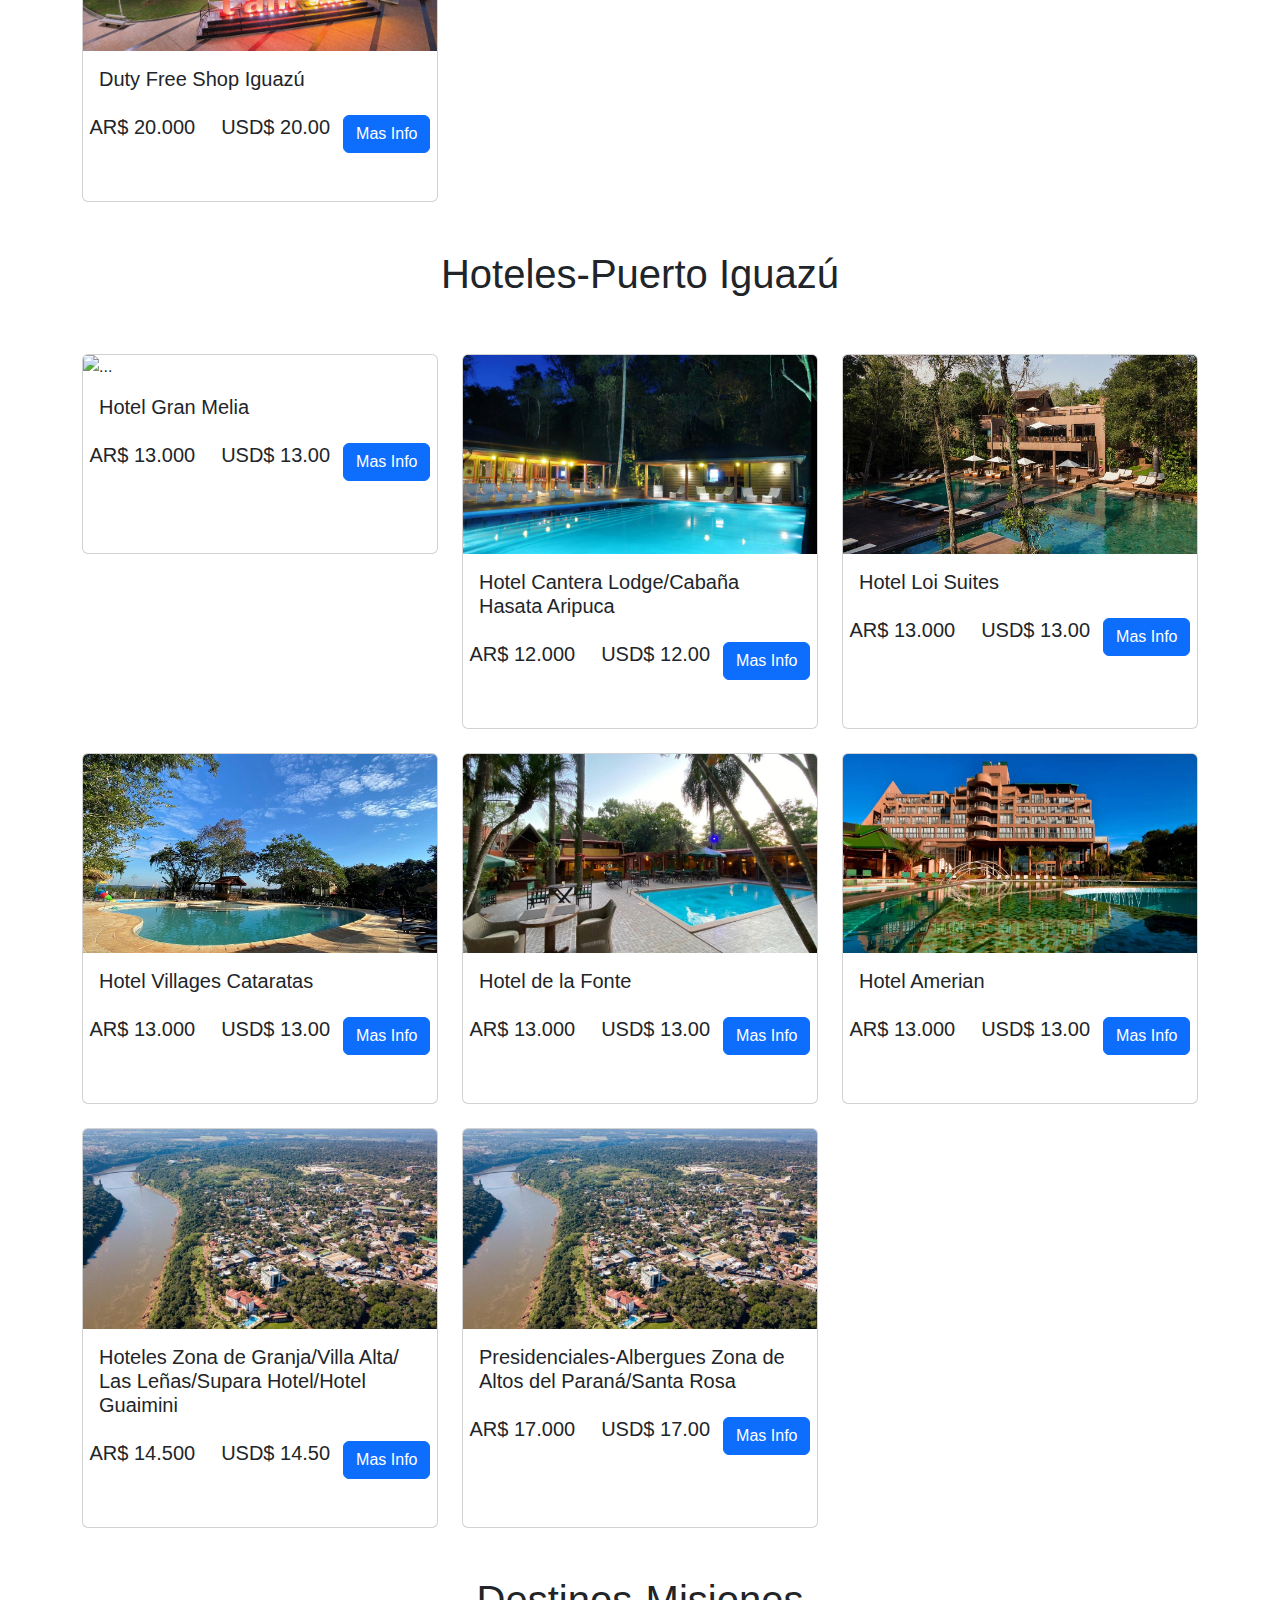
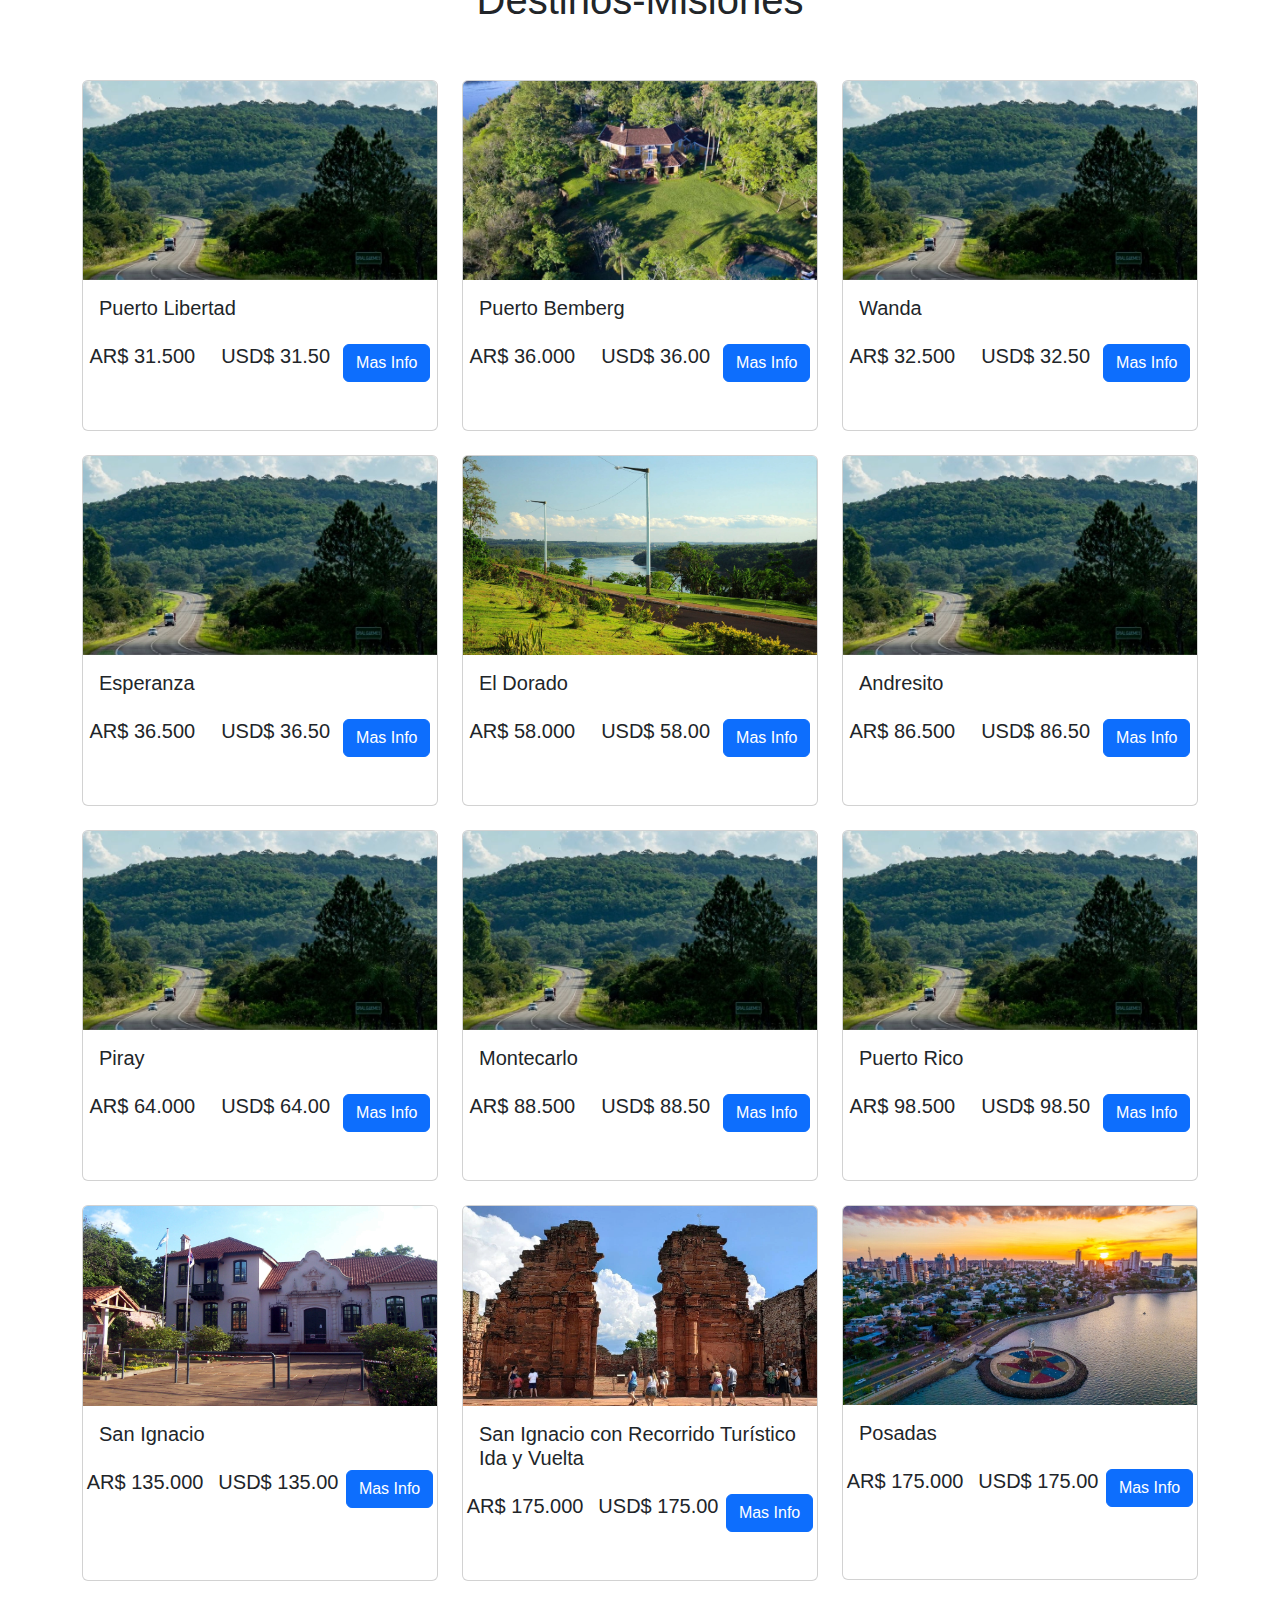
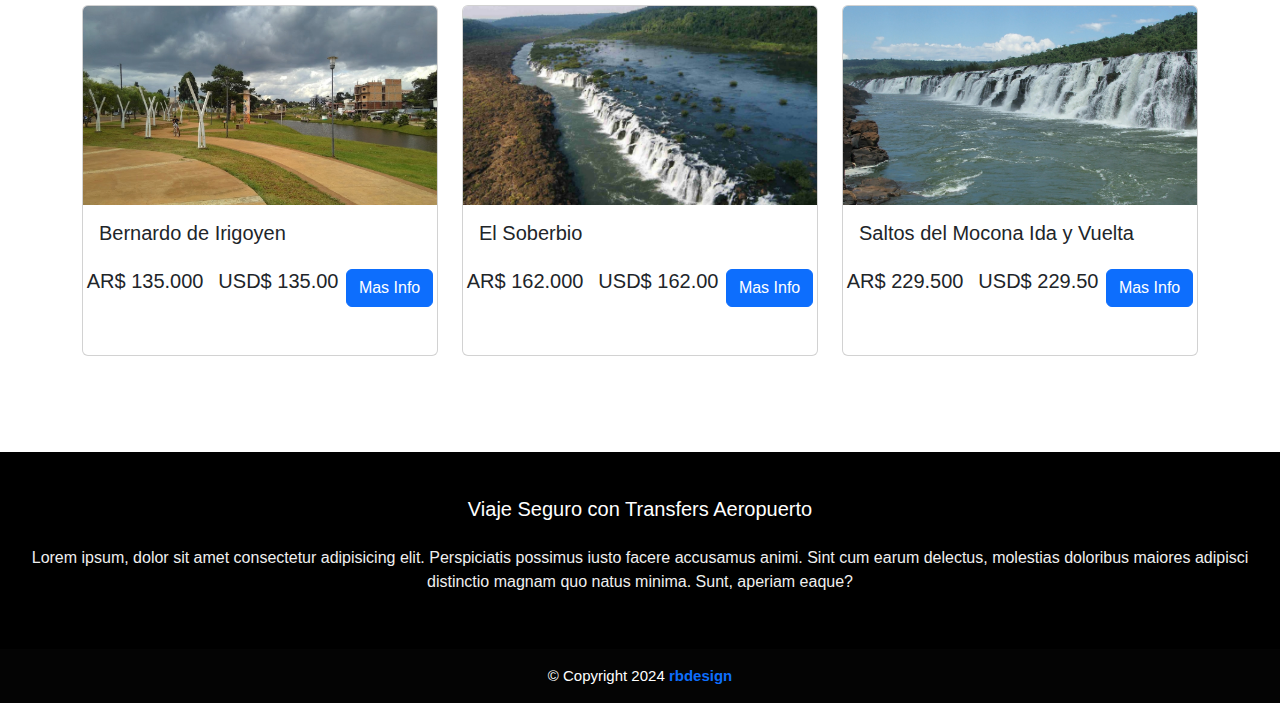
==== commit 5660214b: "." ====
--- a/arg.html
+++ b/arg.html
@@ -12,16 +12,79 @@
     <!-- Link Destinos Css -->
     <link rel="stylesheet" href="style.css">
 
+    <!-- Link Navbar Css -->
+    <link rel="stylesheet" href="navbar.css">
+
     <!-- Link Bootstrap -->
     <link href="https://cdn.jsdelivr.net/npm/bootstrap@5.0.2/dist/css/bootstrap.min.css" rel="stylesheet"
         integrity="sha384-EVSTQN3/azprG1Anm3QDgpJLIm9Nao0Yz1ztcQTwFspd3yD65VohhpuuCOmLASjC" crossorigin="anonymous">
 
+    <!-- CDN links Bootstrap -->
+    <link href="https://cdn.jsdelivr.net/npm/bootstrap@5.3.3/dist/css/bootstrap.min.css" rel="stylesheet"
+        integrity="sha384-QWTKZyjpPEjISv5WaRU9OFeRpok6YctnYmDr5pNlyT2bRjXh0JMhjY6hW+ALEwIH" crossorigin="anonymous">
+    <script src="https://cdn.jsdelivr.net/npm/bootstrap@5.3.3/dist/js/bootstrap.bundle.min.js"
+        integrity="sha384-YvpcrYf0tY3lHB60NNkmXc5s9fDVZLESaAA55NDzOxhy9GkcIdslK1eN7N6jIeHz" crossorigin="anonymous">
+        </script>
+
 </head>
 
 <body>
 
+    <!-- Star Navbar -->
+    <nav class="navbar navbar-expand-lg fixed-top ">
+        <div class="container">
+            <a class="navbar-brand me-auto flex-column" href="index.html">Transfers Aeropuerto</a>
+
+            <div class="offcanvas offcanvas-end" tabindex="-1" id="offcanvasNavbar"
+                aria-labelledby="offcanvasNavbarLabel">
+
+                <div class="offcanvas-header">
+                    <h4 class="offcanvas-title" id="offcanvasNavbarLabel">Transfers Aeropuerto</h4>
+                    <button type="button" class="btn-close shadow-none border-0" data-bs-dismiss="offcanvas" aria-label="Close"></button>
+                </div>
+
+                <div class="offcanvas-body d-flex ">
+                    <ul class="navbar-nav justify-content-center align-items-center flex-grow-1">
+                        <li class="nav-item">
+                            <a class="nav-link mx-lg-2 active" aria-current="page" href="#">Inicio</a>
+                        </li>
+                        <li class="nav-item">
+                            <a class="nav-link mx-lg-2" href="#destinos-iguazu">Destinos Iguazú</a>
+                        </li>
+                        <li class="nav-item">
+                            <a class="nav-link mx-lg-2" href="#hoteles-iguazu">Hoteles Iguazú</a>
+                        </li>
+                        <li class="nav-item">
+                            <a class="nav-link mx-lg-2" href="#destinos-misiones">Destinos Misiones</a>
+                        </li>
+                        <li class="nav-item">
+                            <a class="nav-link mx-lg-2" href="#pie-pagina">Pie de Página</a>
+                        </li>
+                    </ul>
+                </div>
+            </div>
+
+            <a href="#" class="login-button">English</a>
+            <button class="navbar-toggler shadow-none border-0 pe-0" type="button" data-bs-toggle="offcanvas"
+                data-bs-target="#offcanvasNavbar" aria-controls="offcanvasNavbar" aria-label="Toggle navigation">
+                <span class="navbar-toggler-icon"></span>
+            </button>
+            
+        </div>
+    </nav>
+    <!-- End Navbar -->
+
+    <!-- Star Hero -->
+    <section class="hero-section-1">
+        <div class="container d-flex align-items-center justify-content-center fs-1 text-white flex-column text-center">
+            <h2>EXCURSIONES Y VIAJES</h2>
+            <h1>¡Descubramos el mundo juntos!</h1>
+        </div>
+    </section>
+    <!-- End Hero -->
+
     <div class="container py-5">
-        <h1 class="text-center">Destinos Turísticos-Puerto Iguazú</h1>
+        <h1 class="text-center" id="destinos-iguazu">Destinos Turísticos-Puerto Iguazú</h1>
         <div class="row row-cols-1 row-cols-md-3 g-4 py-5">
 
             <div class="col">
@@ -60,6 +123,7 @@
                         <h5>AR$ 13.000</h5><br><h5>USD$ 13.00</h5>
                         <button class="btn btn-primary"><a href="#" style="text-decoration: none; color: #fff;">Mas Info</a></button>
                     </div>
+                    <br>
                 </div>
             </div>
 
@@ -78,7 +142,7 @@
 
         </div>
 
-        <h1 class="text-center">Hoteles-Puerto Iguazú</h1>
+        <h1 class="text-center" id="hoteles-iguazu">Hoteles-Puerto Iguazú</h1>
         <div class="row row-cols-1 row-cols-md-3 g-4 py-5">
 
             <div class="col">
@@ -91,6 +155,7 @@
                         <h5>AR$ 13.000</h5><br><h5>USD$ 13.00</h5>
                         <button class="btn btn-primary"><a href="#" style="text-decoration: none; color: #fff;">Mas Info</a></button>
                     </div>
+                    <br>
                 </div>
             </div>
 
@@ -117,6 +182,7 @@
                         <h5>AR$ 13.000</h5><br><h5>USD$ 13.00</h5>
                         <button class="btn btn-primary"><a href="#" style="text-decoration: none; color: #fff;">Mas Info</a></button>
                     </div>
+                    <br>
                 </div>
             </div>
 
@@ -182,12 +248,13 @@
                         <h5>AR$ 17.000</h5><br><h5>USD$ 17.00</h5>
                         <button class="btn btn-primary"><a href="#" style="text-decoration: none; color: #fff;">Mas Info</a></button>
                     </div>
-                </div>
-            </div>
-
-        </div>
-
-        <h1 class="text-center">Destinos-Misiones</h1>
+                    <br>
+                </div>
+            </div>
+
+        </div>
+        
+        <h1 class="text-center" id="destinos-misiones">Destinos-Misiones</h1>
         <div class="row row-cols-1 row-cols-md-3 g-4 py-5">
 
             <div class="col">
@@ -317,6 +384,7 @@
                         <h5>AR$ 135.000</h5><br><h5>USD$ 135.00</h5>
                         <button class="btn btn-primary"><a href="#" style="text-decoration: none; color: #fff;">Mas Info</a></button>
                     </div>
+                    <br>
                 </div>
             </div>
 
@@ -343,6 +411,7 @@
                         <h5>AR$ 175.000</h5><br><h5>USD$ 175.00</h5>
                         <button class="btn btn-primary"><a href="#" style="text-decoration: none; color: #fff;">Mas Info</a></button>
                     </div>
+                    <br>
                 </div>
             </div>
 
@@ -389,6 +458,28 @@
         
     </div>
 
+    <!-- Star Footer -->
+    <footer id="pie-pagina">
+        <div class="grupo-1">
+            <div class="box">
+                <h2>Viaje Seguro con Transfers Aeropuerto</h2>
+                <p>Lorem ipsum, dolor sit amet consectetur adipisicing elit. Perspiciatis possimus iusto facere
+                    accusamus animi.
+                    Sint cum earum delectus, molestias doloribus maiores adipisci distinctio magnam quo natus minima.
+                    Sunt,
+                    aperiam eaque?</p>
+            </div>
+        </div>
+
+        <div class="grupo-2">
+            <small>&copy; Copyright 2024 <b><a href="#" class="bernidesign" target="_blank">rbdesign</a><b></b></small>
+        </div>
+    </footer>
+    <!-- End Footer -->
+    
+    <script src="https://cdn.jsdelivr.net/npm/bootstrap@5.3.3/dist/js/bootstrap.bundle.min.js"
+    integrity="sha384-YvpcrYf0tY3lHB60NNkmXc5s9fDVZLESaAA55NDzOxhy9GkcIdslK1eN7N6jIeHz"
+    crossorigin="anonymous"></script>
 </body>
 
 </html>--- a/style.css
+++ b/style.css
@@ -38,37 +38,6 @@
     font-family: 'Nunito', sans-serif;
 }
 
-/*Inicio de Navbar*/
-header{
-    height: 100vh;
-    width: 100%;
-    background: url(img/cataratas3\ \(1\).jpg) rgba(0, 0, 0, 0.4);
-    background-blend-mode: multiply;
-    background-size: cover;
-    background-attachment: fixed;
-}
-
-section#hero{
-    height: calc(100vh - 120px);
-    display: flex;
-    flex-direction: column;
-    align-items: center;
-    justify-content: center;
-    text-align: center;
-    color: #fff;
-}
-
-section#hero h4{
-    letter-spacing: 1px;
-}
-
-@media (max-width:991px){
-  .sidebar-body a{
-      font-size: 1.5rem;
-  }
-}
-/*Fin de Navbar*/
-
 /*Inicio de Destinos Turisticos*/
 #nuestros-programas{
     font-family: 'Poppins', sans-serif;
@@ -113,6 +82,24 @@
     color: #fff;
   }
   
+  #nuestros-programas .box-container .box-2{
+    background-image: linear-gradient(
+        0deg,
+        rgba(0,0,0,0.3),
+        rgba(0,0,0,0.3)
+    ) 
+    ,url(./img/destinos-arg.jpg);
+  }
+  
+  #nuestros-programas .box-container .box-3{
+    background-image: linear-gradient(
+        0deg,
+        rgba(0,0,0,0.3),
+        rgba(0,0,0,0.3)
+    ) 
+    ,url(./img/destinos-br.jpeg);
+  }
+
   #nuestros-programas .box-container .box-1, .box-2, .box-3{
     box-shadow: 0 5px 10px rgba(0,0,0,.2);
     background-image: linear-gradient(
@@ -120,7 +107,7 @@
         rgba(0,0,0,0.3),
         rgba(0,0,0,0.3)
     ) 
-    ,url(https://www.civitatis.com/f/argentina/puerto-iguazu/excursion-ciudad-este-589x392.jpg);
+    ,url(./img/destinos-py.jpg);
     background-size: cover;
     background-position: center center;
     text-align: center;
@@ -129,24 +116,6 @@
     transition: transform 0.6s ease;
   }
   
-  #nuestros-programas .box-container .box-2{
-    background-image: linear-gradient(
-        0deg,
-        rgba(0,0,0,0.3),
-        rgba(0,0,0,0.3)
-    ) 
-    ,url(https://a.travel-assets.com/findyours-php/viewfinder/images/res70/80000/80259-Misiones-Province.jpg);
-  }
-  
-  #nuestros-programas .box-container .box-3{
-    background-image: linear-gradient(
-        0deg,
-        rgba(0,0,0,0.3),
-        rgba(0,0,0,0.3)
-    ) 
-    ,url(https://cdn-clubecandeias.s3.sa-east-1.amazonaws.com/uploads/2022/12/cataratas-foz-do-iguacu-parana-clube-candeias-1.jpeg);
-  }
-  
   #nuestros-programas .box-container .box-1:hover, .box-2:hover, .box-3:hover{
     transform: scale(1.1);
   }
@@ -182,13 +151,30 @@
 
 /*Fin de Destinos Turisticos*/
 
-.sector-1{
-  background: url(img/cataratas3\ \(1\).jpg) rgba(0, 0, 0, 0.4);
-  background-blend-mode: multiply;
-  background-position: center;
-  background-repeat: no-repeat;
+.section-hero{
+  background: url(./img/fondo-6.jpg) no-repeat center;
   background-size: cover;
-  background-attachment: fixed;
+  width: 100%;
+  height: 60vh;
+}
+
+.section-hero::before{
+  content: "";
+  position: absolute;
+  top: 0;
+  right: 0;
+  bottom: 0;
+  left: 0;
+}
+
+.section-hero .container-section{
+  height: 60vh;
+  z-index: 1;
+  position: relative;
+}
+
+.section-hero h1{
+  font-size: 1.5rem;
 }
 
 /*PIE DE PAGINA*//*PIE DE PAGINA*//*PIE DE PAGINA*//*PIE DE PAGINA*/
--- a/style.css
+++ b/style.css
@@ -38,37 +38,6 @@
     font-family: 'Nunito', sans-serif;
 }
 
-/*Inicio de Navbar*/
-header{
-    height: 100vh;
-    width: 100%;
-    background: url(img/cataratas3\ \(1\).jpg) rgba(0, 0, 0, 0.4);
-    background-blend-mode: multiply;
-    background-size: cover;
-    background-attachment: fixed;
-}
-
-section#hero{
-    height: calc(100vh - 120px);
-    display: flex;
-    flex-direction: column;
-    align-items: center;
-    justify-content: center;
-    text-align: center;
-    color: #fff;
-}
-
-section#hero h4{
-    letter-spacing: 1px;
-}
-
-@media (max-width:991px){
-  .sidebar-body a{
-      font-size: 1.5rem;
-  }
-}
-/*Fin de Navbar*/
-
 /*Inicio de Destinos Turisticos*/
 #nuestros-programas{
     font-family: 'Poppins', sans-serif;
@@ -113,6 +82,24 @@
     color: #fff;
   }
   
+  #nuestros-programas .box-container .box-2{
+    background-image: linear-gradient(
+        0deg,
+        rgba(0,0,0,0.3),
+        rgba(0,0,0,0.3)
+    ) 
+    ,url(./img/destinos-arg.jpg);
+  }
+  
+  #nuestros-programas .box-container .box-3{
+    background-image: linear-gradient(
+        0deg,
+        rgba(0,0,0,0.3),
+        rgba(0,0,0,0.3)
+    ) 
+    ,url(./img/destinos-br.jpeg);
+  }
+
   #nuestros-programas .box-container .box-1, .box-2, .box-3{
     box-shadow: 0 5px 10px rgba(0,0,0,.2);
     background-image: linear-gradient(
@@ -120,7 +107,7 @@
         rgba(0,0,0,0.3),
         rgba(0,0,0,0.3)
     ) 
-    ,url(https://www.civitatis.com/f/argentina/puerto-iguazu/excursion-ciudad-este-589x392.jpg);
+    ,url(./img/destinos-py.jpg);
     background-size: cover;
     background-position: center center;
     text-align: center;
@@ -129,24 +116,6 @@
     transition: transform 0.6s ease;
   }
   
-  #nuestros-programas .box-container .box-2{
-    background-image: linear-gradient(
-        0deg,
-        rgba(0,0,0,0.3),
-        rgba(0,0,0,0.3)
-    ) 
-    ,url(https://a.travel-assets.com/findyours-php/viewfinder/images/res70/80000/80259-Misiones-Province.jpg);
-  }
-  
-  #nuestros-programas .box-container .box-3{
-    background-image: linear-gradient(
-        0deg,
-        rgba(0,0,0,0.3),
-        rgba(0,0,0,0.3)
-    ) 
-    ,url(https://cdn-clubecandeias.s3.sa-east-1.amazonaws.com/uploads/2022/12/cataratas-foz-do-iguacu-parana-clube-candeias-1.jpeg);
-  }
-  
   #nuestros-programas .box-container .box-1:hover, .box-2:hover, .box-3:hover{
     transform: scale(1.1);
   }
@@ -182,13 +151,30 @@
 
 /*Fin de Destinos Turisticos*/
 
-.sector-1{
-  background: url(img/cataratas3\ \(1\).jpg) rgba(0, 0, 0, 0.4);
-  background-blend-mode: multiply;
-  background-position: center;
-  background-repeat: no-repeat;
+.section-hero{
+  background: url(./img/fondo-6.jpg) no-repeat center;
   background-size: cover;
-  background-attachment: fixed;
+  width: 100%;
+  height: 60vh;
+}
+
+.section-hero::before{
+  content: "";
+  position: absolute;
+  top: 0;
+  right: 0;
+  bottom: 0;
+  left: 0;
+}
+
+.section-hero .container-section{
+  height: 60vh;
+  z-index: 1;
+  position: relative;
+}
+
+.section-hero h1{
+  font-size: 1.5rem;
 }
 
 /*PIE DE PAGINA*//*PIE DE PAGINA*//*PIE DE PAGINA*//*PIE DE PAGINA*/
--- a/navbar.css
+++ b/navbar.css
@@ -0,0 +1,205 @@
+.login-button {
+    background-color: #007bff;
+    color: #fff;
+    font-size: 14px;
+    padding: 8px 20px;
+    border-radius: 50px;
+    text-decoration: none;
+    transition: 0.3s background-color;
+}
+
+.navbar{
+    background-color: #fff;
+    height: 90px;
+    margin: 20px;
+    border-radius: 16px;
+    padding: 0.5rem;
+}
+
+.login-button:hover {
+    background-color: aqua;
+}
+
+.navbar-toggler {
+    border: none;
+    font-size: 1.25rem;
+}
+
+.navbar-toggler:focus,
+.navbar-close {
+    box-shadow: none;
+    outline: none;
+}
+
+.nav-link {
+    color: #000;
+    font-weight: 500;
+    position: relative;
+}
+
+.nav-link:hover,
+.nav-link.active {
+    color: #000;
+}
+
+@media (min-width: 991px) {
+    .nav-link::before {
+        content: "";
+        position: absolute;
+        bottom: 0;
+        left: 50%;
+        transform: translate(-50%);
+        width: 0;
+        height: 2px;
+        background-color: #007bff;
+        visibility: hidden;
+        transition: 0.3s ease-in-out;
+    }
+
+    .nav-link:hover::before,
+    .nav-link.active::before {
+        width: 100%;
+        visibility: visible;
+    }
+}
+
+@media (max-width: 991px) {
+
+    .container .navbar-brand{
+        font-size: 1rem;
+    }
+
+    .login-button{
+        font-size: .7rem;
+    }
+
+    .offcanvas-body a{
+        font-size: 1.3rem;
+    }
+}
+
+.hero-section{
+    background: url(./img/fondo-2.jpg) no-repeat center;
+    background-size: cover;
+    width: 100%;
+    height: 100vh;
+}
+
+.hero-section::before{
+    content: "";
+    position: absolute;
+    top: 0;
+    right: 0;
+    bottom: 0;
+    left: 0;
+}
+
+.hero-section .container{
+    height: 100vh;
+    z-index: 1;
+    position: relative;
+}
+
+.hero-section h1{
+    font-size: 1.5rem;
+}
+
+.hero-section h2{
+    font-size: 1.2rem;
+}
+
+
+
+.hero-section-1{
+    background: url(./img/destinos-arg.jpg) no-repeat center;
+    background-size: cover;
+    width: 100%;
+    height: 100vh;
+}
+
+.hero-section-1::before{
+    content: "";
+    position: absolute;
+    top: 0;
+    right: 0;
+    bottom: 0;
+    left: 0;
+}
+
+.hero-section-1 .container{
+    height: 100vh;
+    z-index: 1;
+    position: relative;
+}
+
+.hero-section-1 h1{
+    font-size: 1.5rem;
+}
+
+.hero-section-1 h2{
+    font-size: 1.2rem;
+}
+
+
+
+.hero-section-2{
+    background: url(./img/destinos-br.jpeg) no-repeat center;
+    background-size: cover;
+    width: 100%;
+    height: 100vh;
+}
+
+.hero-section-2::before{
+    content: "";
+    position: absolute;
+    top: 0;
+    right: 0;
+    bottom: 0;
+    left: 0;
+}
+
+.hero-section-2 .container{
+    height: 100vh;
+    z-index: 1;
+    position: relative;
+}
+
+.hero-section-2 h1{
+    font-size: 1.5rem;
+}
+
+.hero-section-2 h2{
+    font-size: 1.2rem;
+}
+
+
+
+.hero-section-3{
+    background: url(./img/destinos-py.jpg) no-repeat center;
+    background-size: cover;
+    width: 100%;
+    height: 100vh;
+}
+
+.hero-section-3::before{
+    content: "";
+    position: absolute;
+    top: 0;
+    right: 0;
+    bottom: 0;
+    left: 0;
+}
+
+.hero-section-3 .container{
+    height: 100vh;
+    z-index: 1;
+    position: relative;
+}
+
+.hero-section-3 h1{
+    font-size: 1.5rem;
+}
+
+.hero-section-3 h2{
+    font-size: 1.2rem;
+}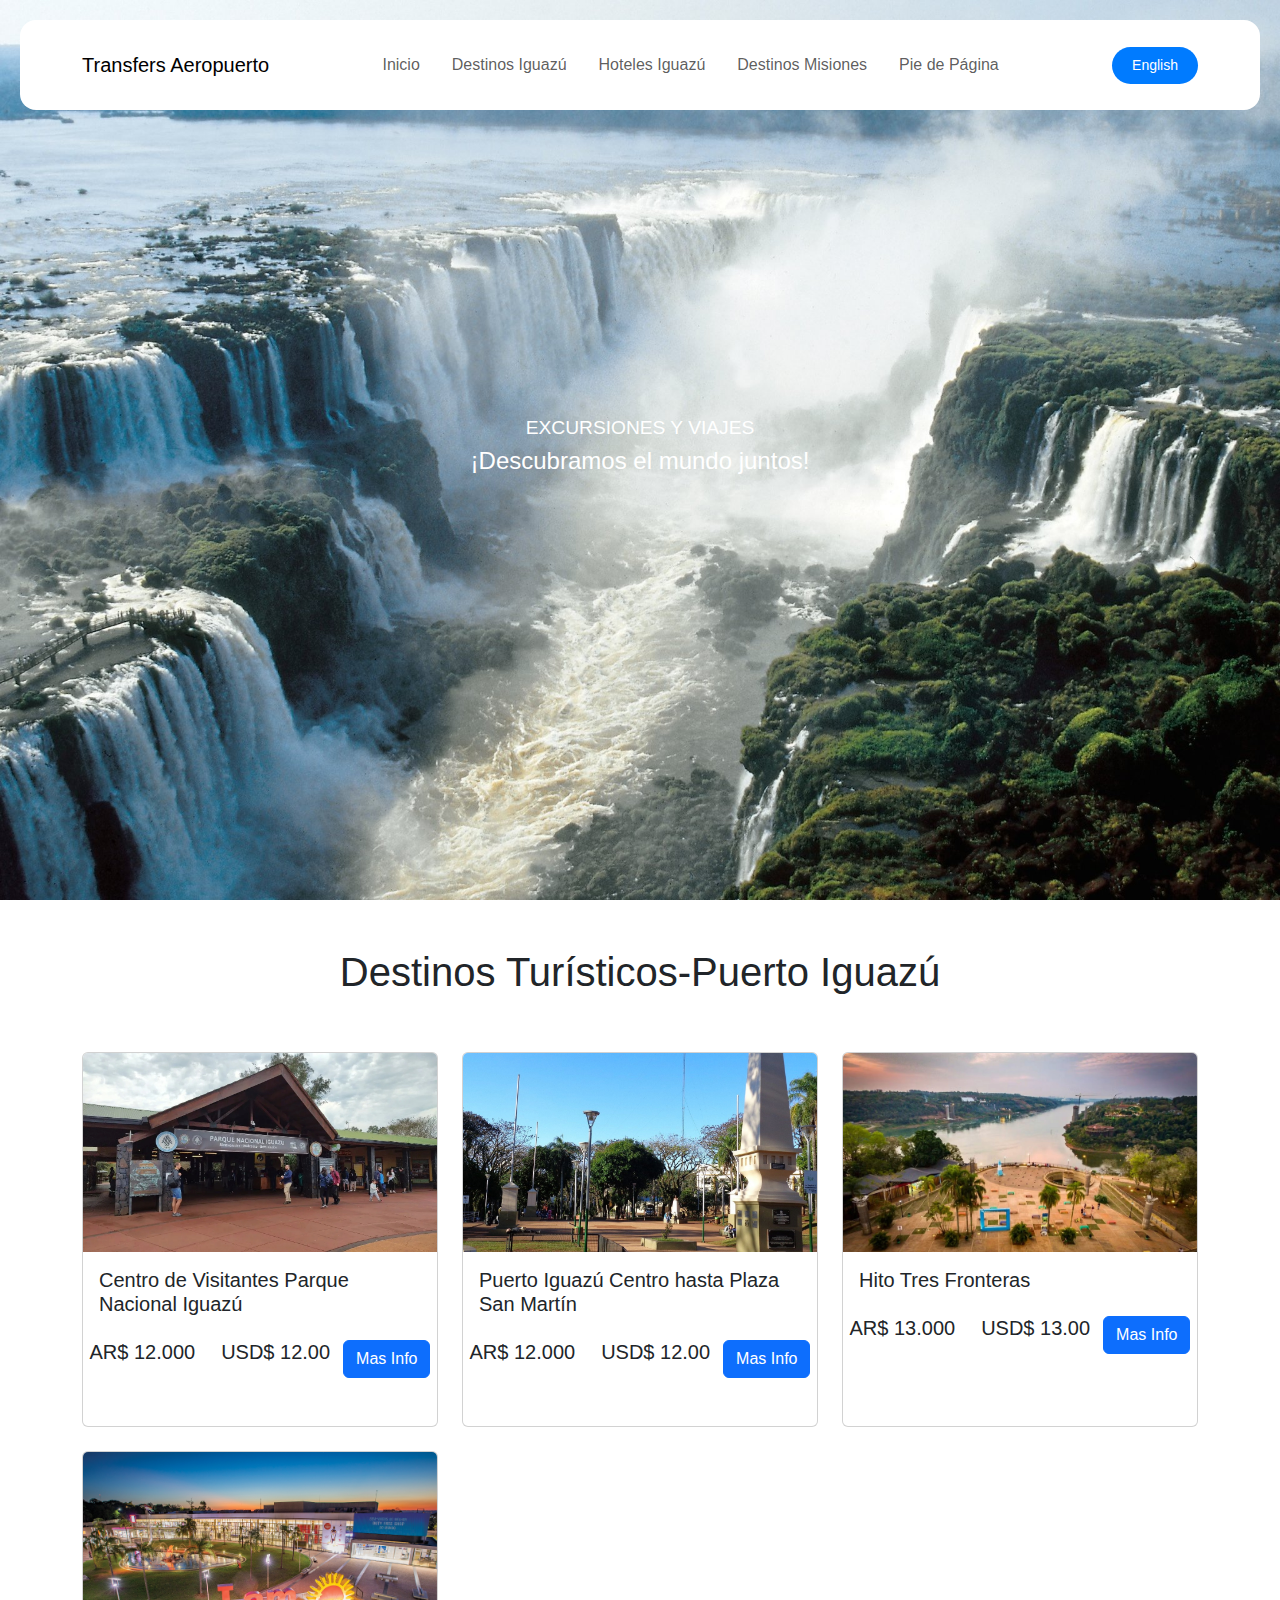
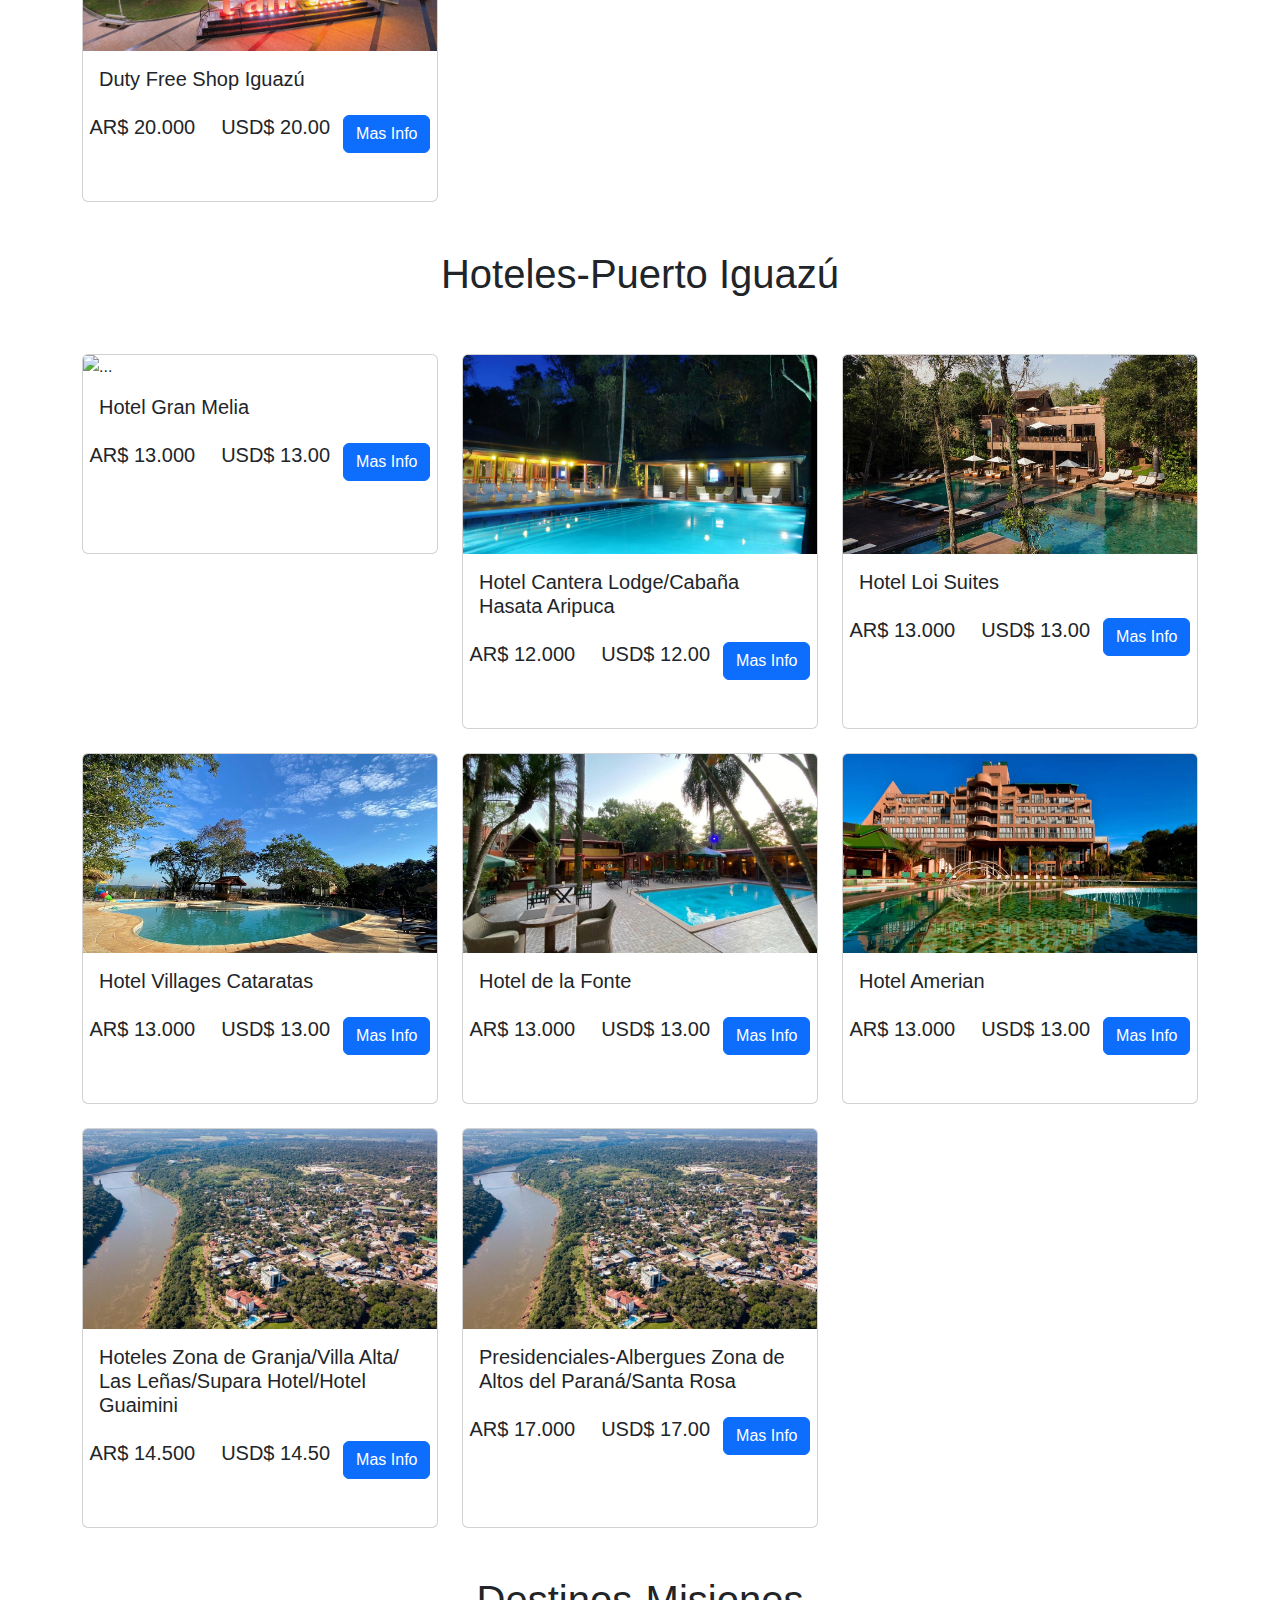
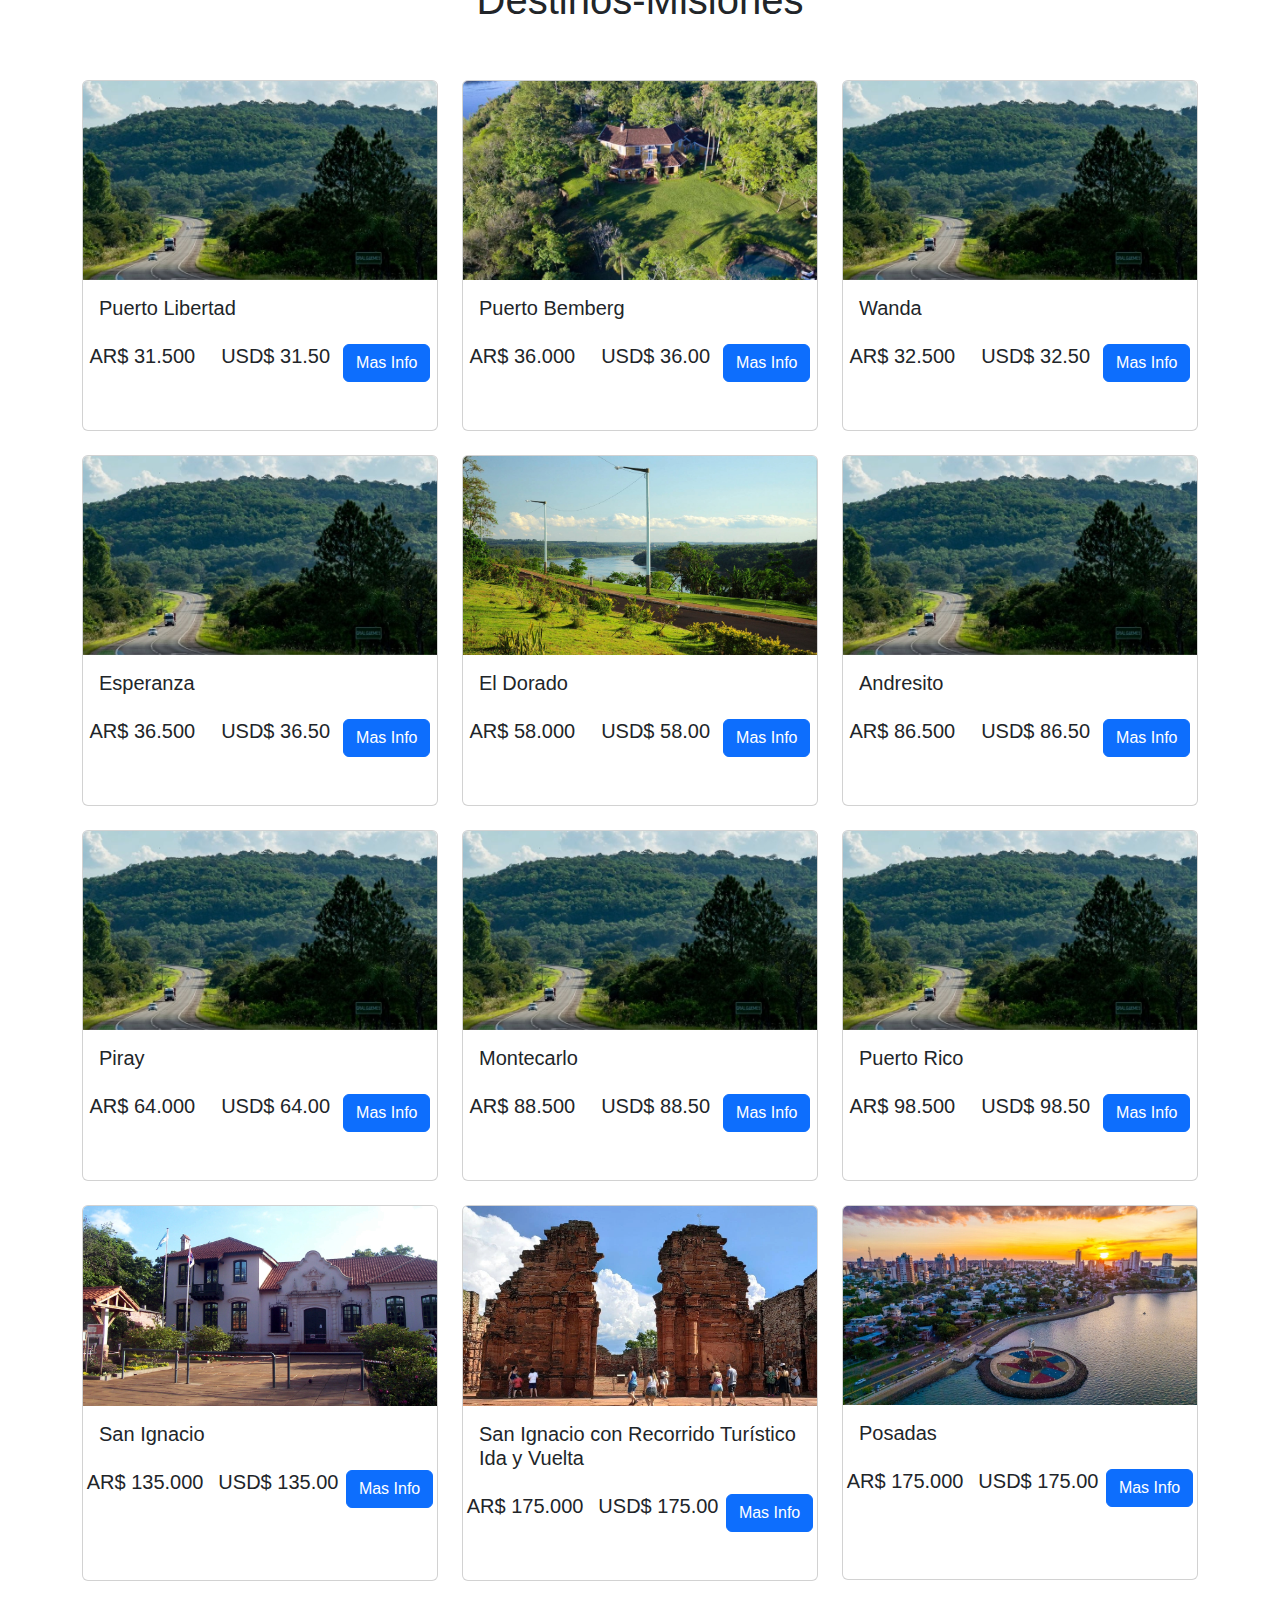
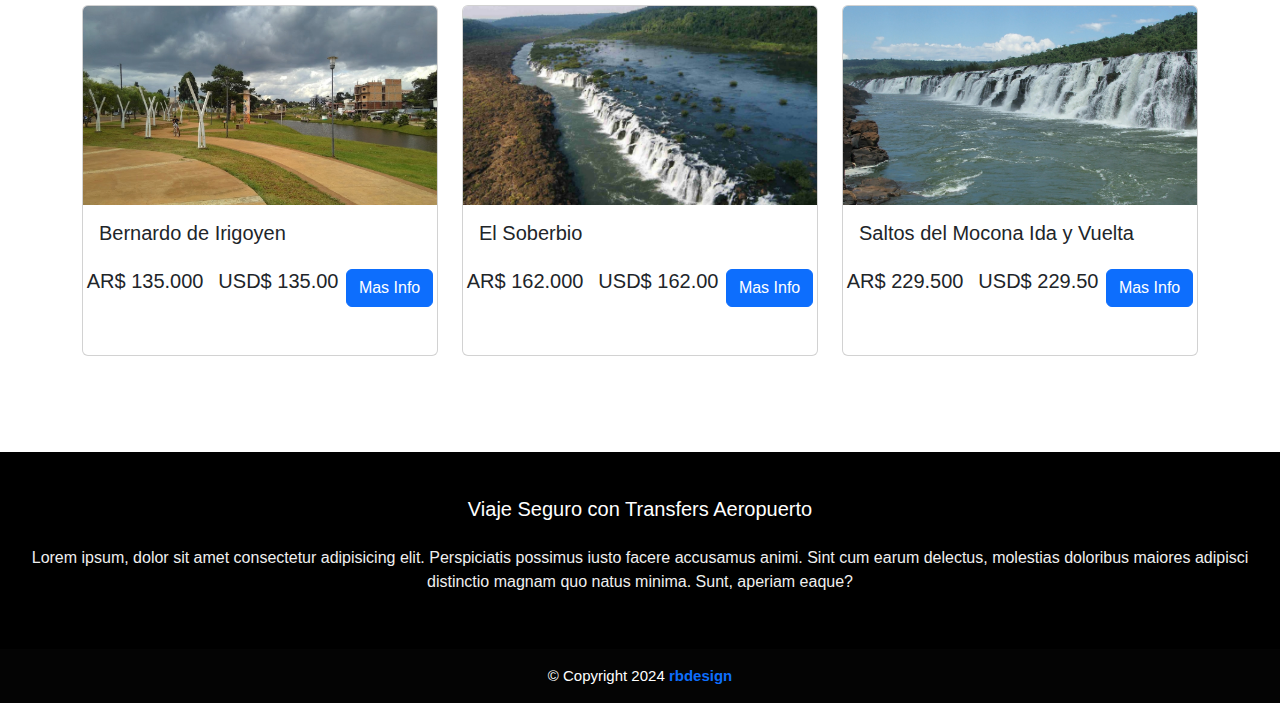
==== commit 7f7c76a4: "." ====
--- a/arg.html
+++ b/arg.html
@@ -35,18 +35,18 @@
         <div class="container">
             <a class="navbar-brand me-auto flex-column" href="index.html">Transfers Aeropuerto</a>
 
-            <div class="offcanvas offcanvas-end" tabindex="-1" id="offcanvasNavbar"
+            <div class="offcanvas bg-transparent offcanvas-end" tabindex="-1" id="offcanvasNavbar"
                 aria-labelledby="offcanvasNavbarLabel">
 
                 <div class="offcanvas-header">
                     <h4 class="offcanvas-title" id="offcanvasNavbarLabel">Transfers Aeropuerto</h4>
-                    <button type="button" class="btn-close shadow-none border-0" data-bs-dismiss="offcanvas" aria-label="Close"></button>
+                    <button type="button" class="btn-close btn-close-white shadow-none border-0" data-bs-dismiss="offcanvas" aria-label="Close"></button>
                 </div>
 
                 <div class="offcanvas-body d-flex ">
                     <ul class="navbar-nav justify-content-center align-items-center flex-grow-1">
                         <li class="nav-item">
-                            <a class="nav-link mx-lg-2 active" aria-current="page" href="#">Inicio</a>
+                            <a class="nav-link mx-lg-2" href="#">Inicio</a>
                         </li>
                         <li class="nav-item">
                             <a class="nav-link mx-lg-2" href="#destinos-iguazu">Destinos Iguazú</a>
--- a/navbar.css
+++ b/navbar.css
@@ -76,6 +76,18 @@
     .offcanvas-body a{
         font-size: 1.3rem;
     }
+
+    .offcanvas{
+        backdrop-filter: blur(5px);
+    }
+
+    .offcanvas-body a{
+        color: #fff;
+    }
+
+    .offcanvas-header h4{
+        color: #fff;
+    }
 }
 
 .hero-section{
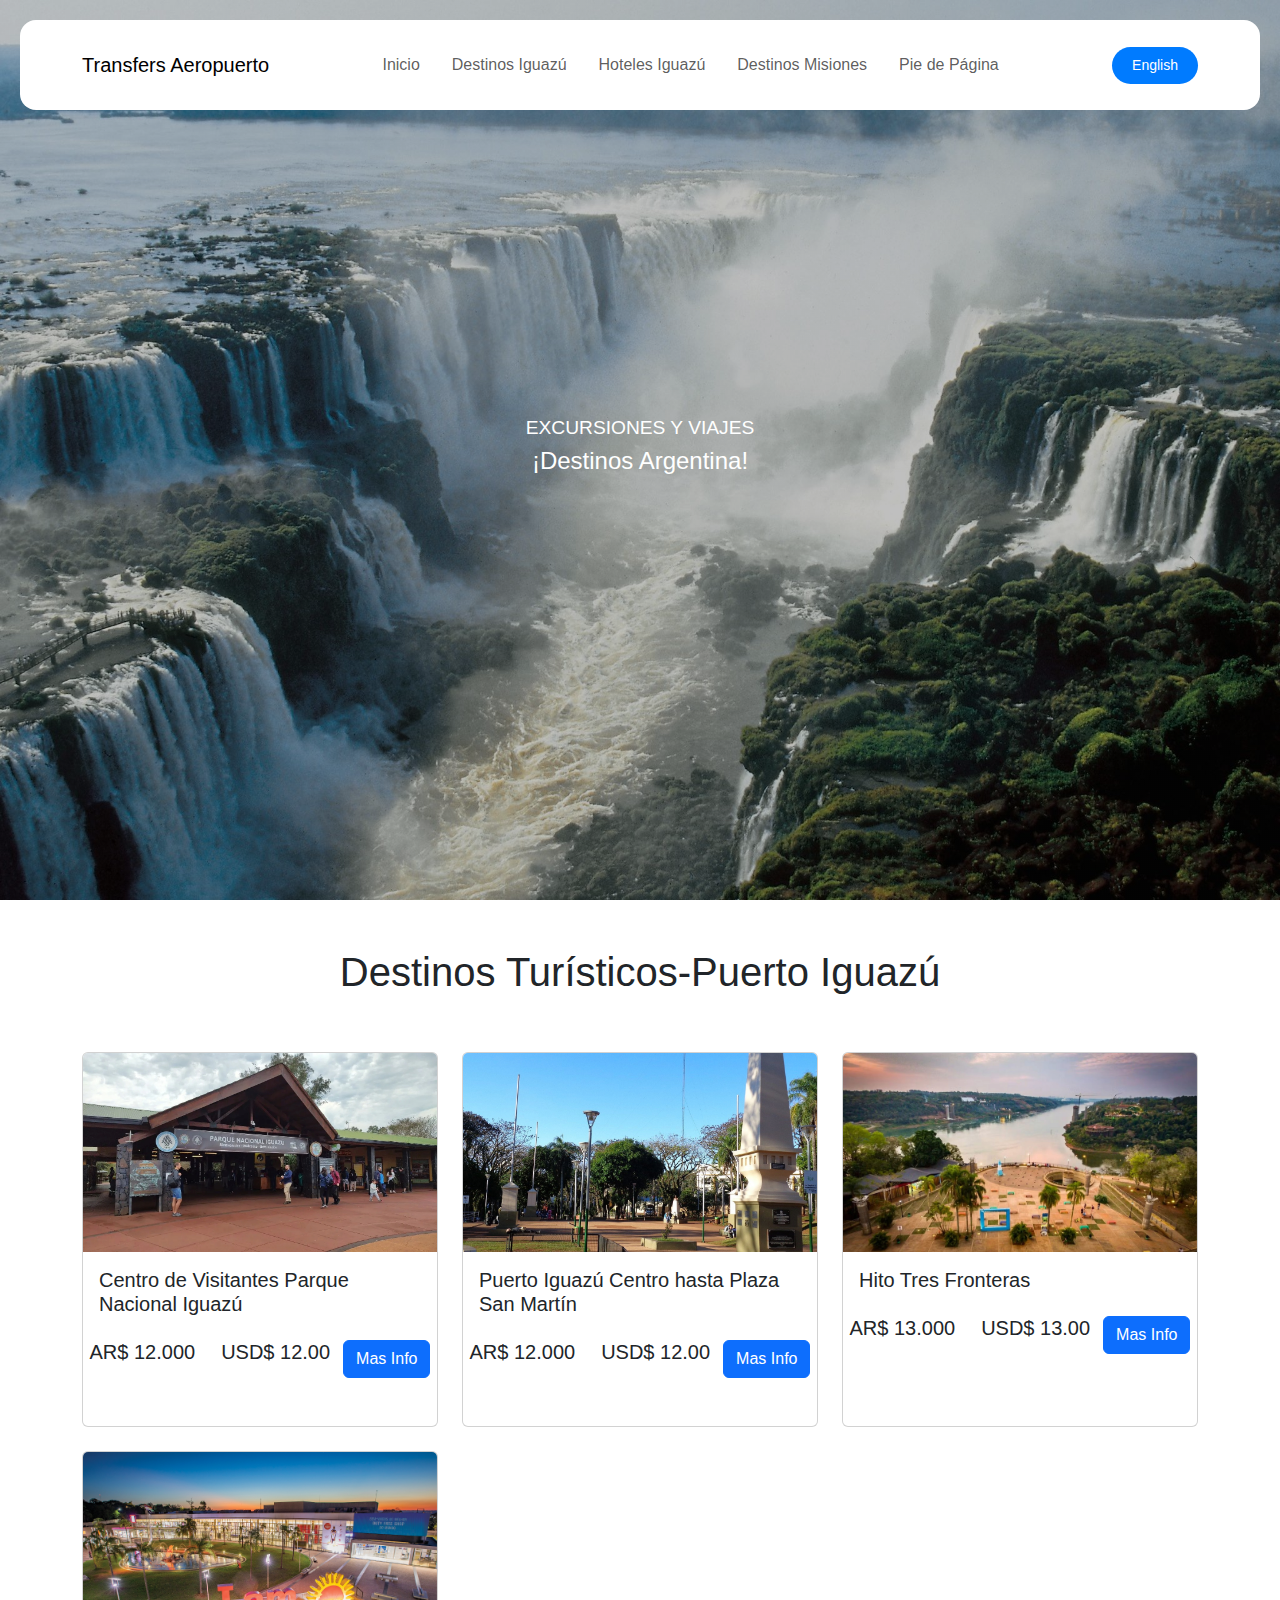
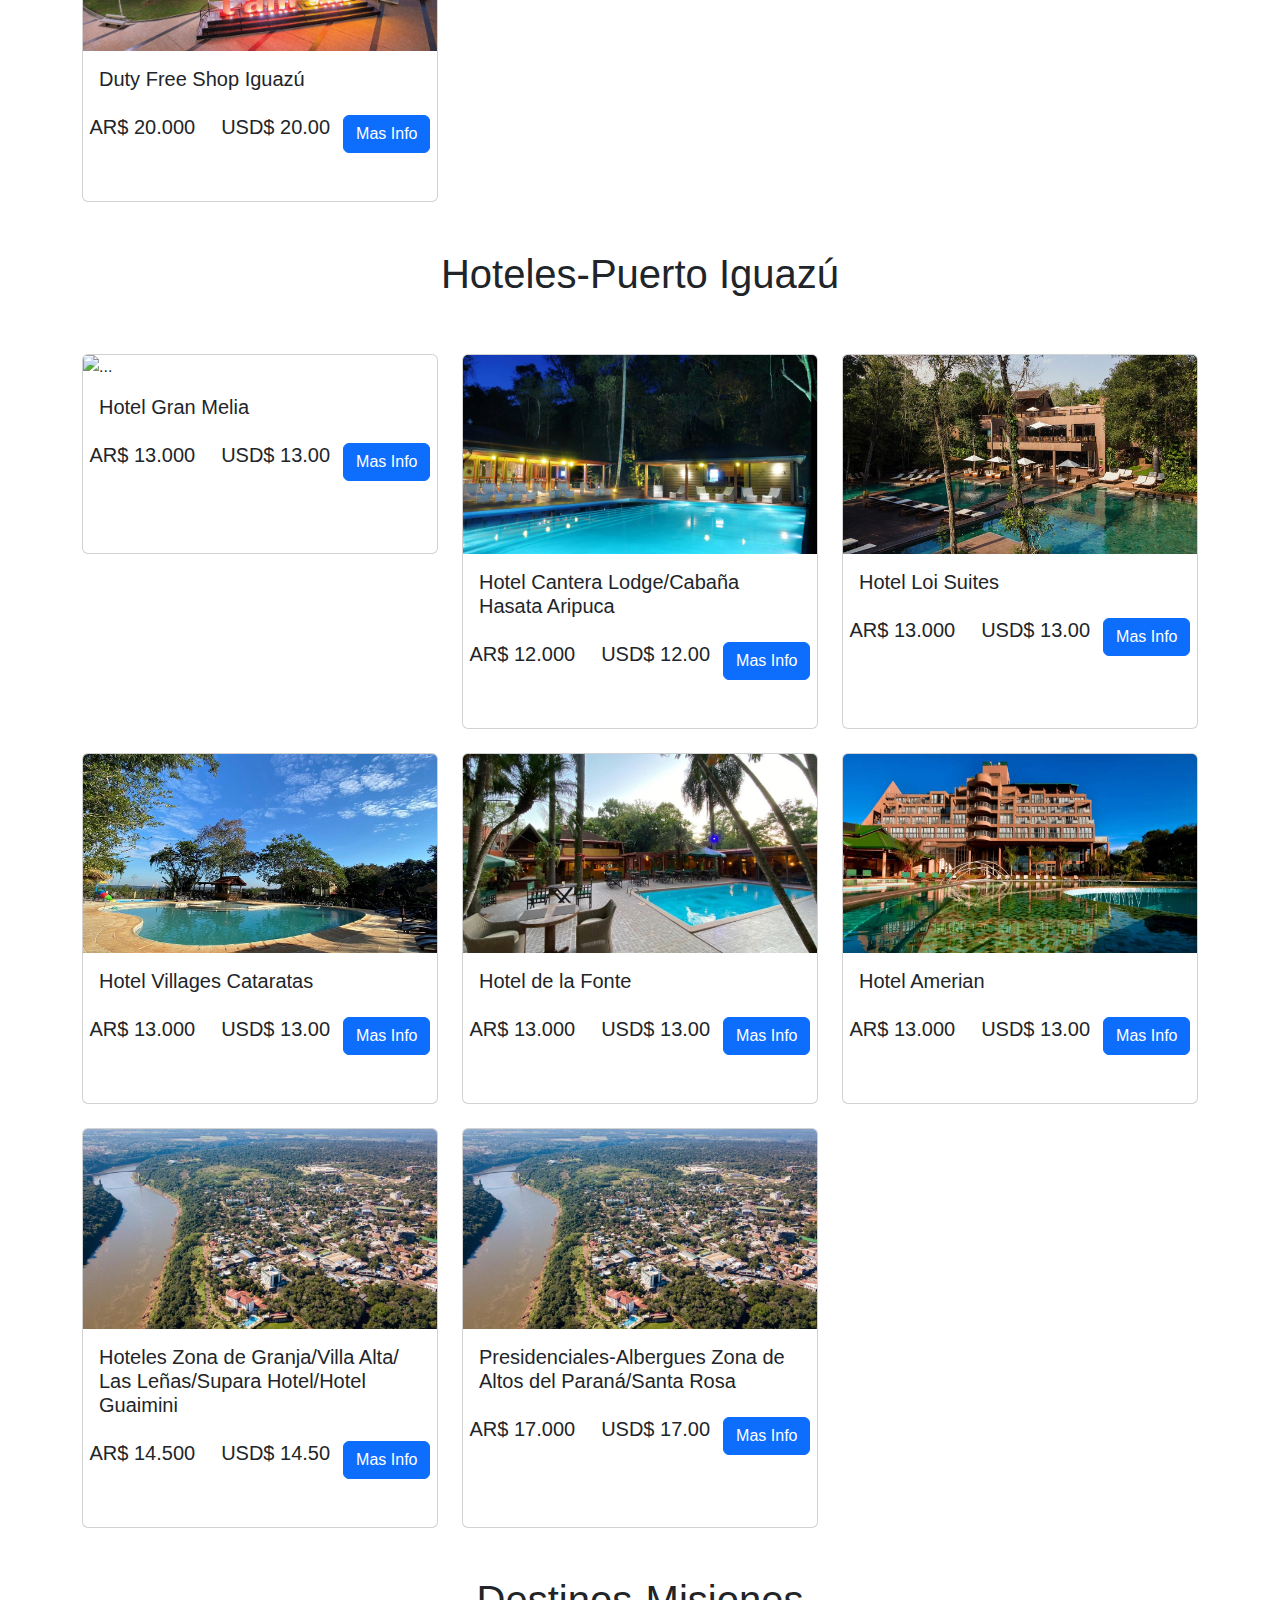
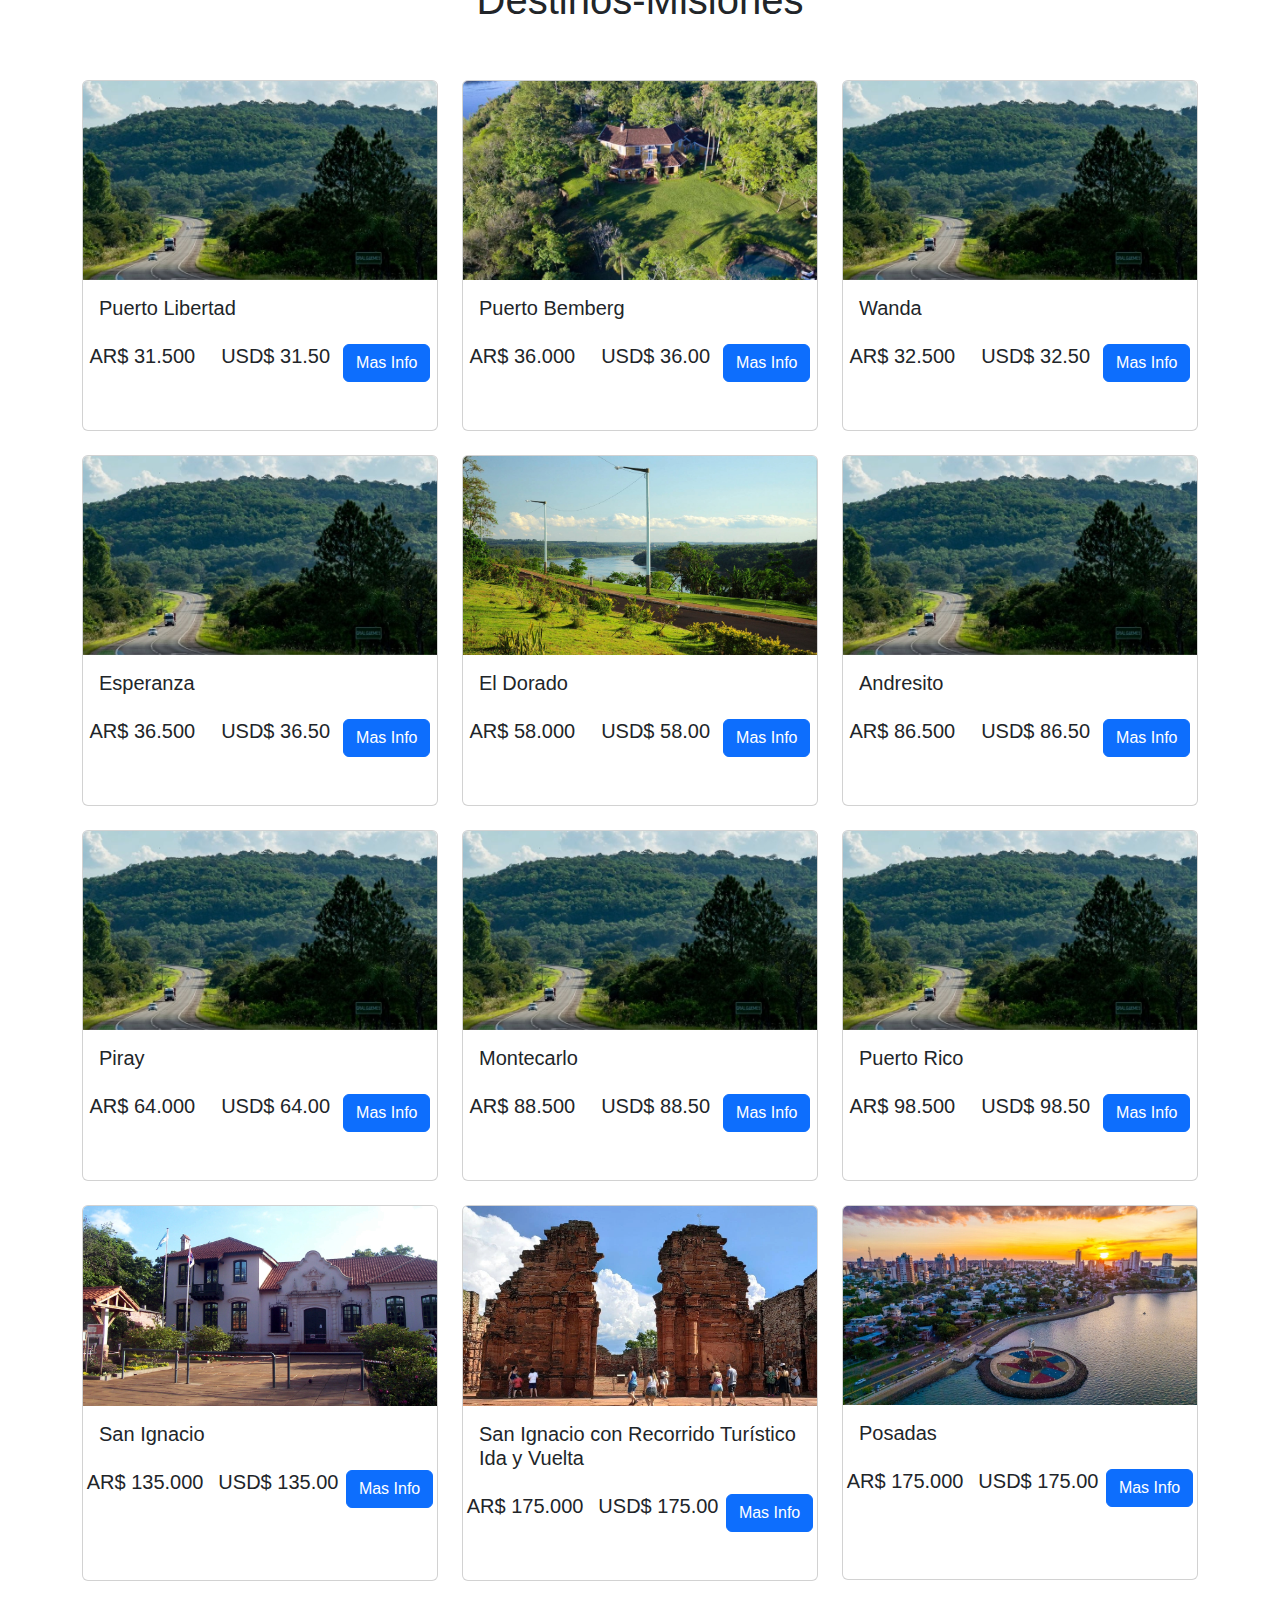
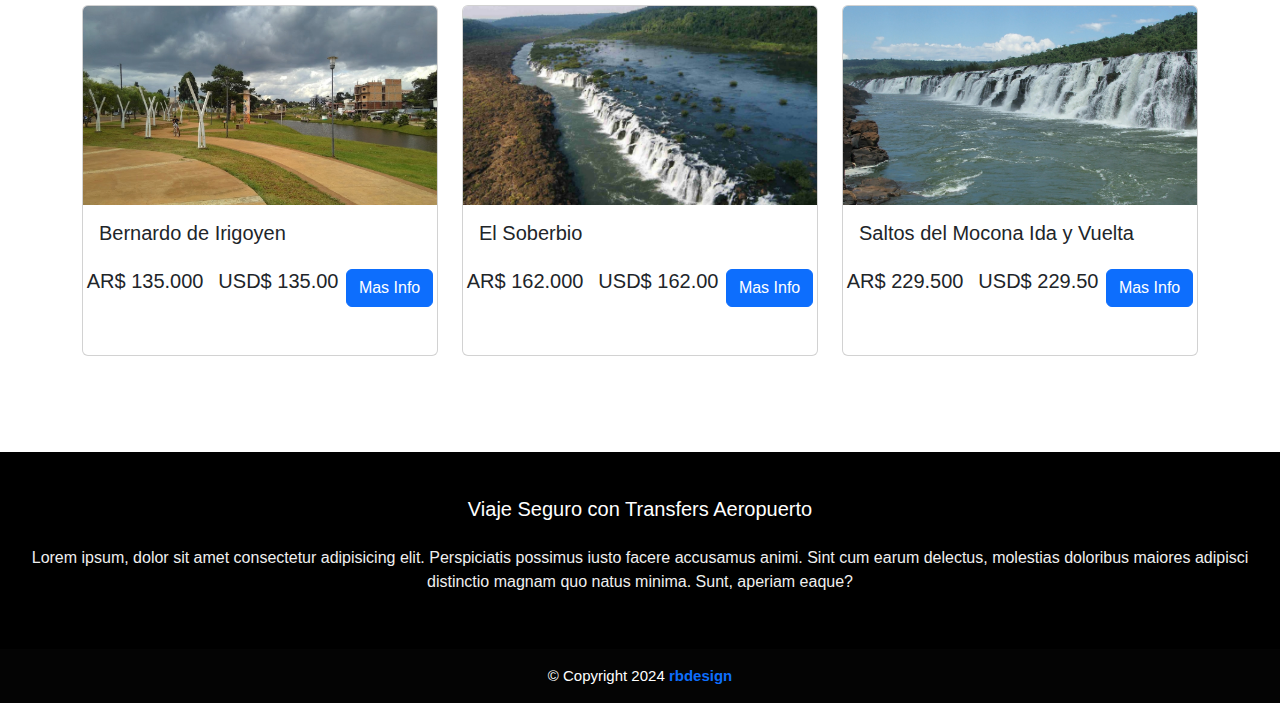
==== commit 5d0c5158: "." ====
--- a/arg.html
+++ b/arg.html
@@ -78,7 +78,7 @@
     <section class="hero-section-1">
         <div class="container d-flex align-items-center justify-content-center fs-1 text-white flex-column text-center">
             <h2>EXCURSIONES Y VIAJES</h2>
-            <h1>¡Descubramos el mundo juntos!</h1>
+            <h1>¡Destinos Argentina!</h1>
         </div>
     </section>
     <!-- End Hero -->
--- a/navbar.css
+++ b/navbar.css
@@ -91,8 +91,15 @@
 }
 
 .hero-section{
-    background: url(./img/fondo-2.jpg) no-repeat center;
-    background-size: cover;
+    background-image: linear-gradient(
+        0deg,
+        rgba(0,0,0,0.25),
+        rgba(0,0,0,0.25)
+    ) 
+    ,url(img/fondo-2.jpg);
+    background-size: cover;
+    background-repeat: no-repeat;
+    background-position: center;
     width: 100%;
     height: 100vh;
 }
@@ -123,8 +130,15 @@
 
 
 .hero-section-1{
-    background: url(./img/destinos-arg.jpg) no-repeat center;
-    background-size: cover;
+    background-image: linear-gradient(
+        0deg,
+        rgba(0,0,0,0.25),
+        rgba(0,0,0,0.25)
+    ) 
+    ,url(img/destinos-arg.jpg);
+    background-size: cover;
+    background-repeat: no-repeat;
+    background-position: center;
     width: 100%;
     height: 100vh;
 }
@@ -155,8 +169,15 @@
 
 
 .hero-section-2{
-    background: url(./img/destinos-br.jpeg) no-repeat center;
-    background-size: cover;
+    background-image: linear-gradient(
+        0deg,
+        rgba(0,0,0,0.25),
+        rgba(0,0,0,0.25)
+    ) 
+    ,url(img/destinos-br.jpeg);
+    background-size: cover;
+    background-repeat: no-repeat;
+    background-position: center;
     width: 100%;
     height: 100vh;
 }
@@ -187,8 +208,15 @@
 
 
 .hero-section-3{
-    background: url(./img/destinos-py.jpg) no-repeat center;
-    background-size: cover;
+    background-image: linear-gradient(
+        0deg,
+        rgba(0,0,0,0.25),
+        rgba(0,0,0,0.25)
+    ) 
+    ,url(img/destinos-py.jpg);
+    background-size: cover;
+    background-repeat: no-repeat;
+    background-position: center;
     width: 100%;
     height: 100vh;
 }
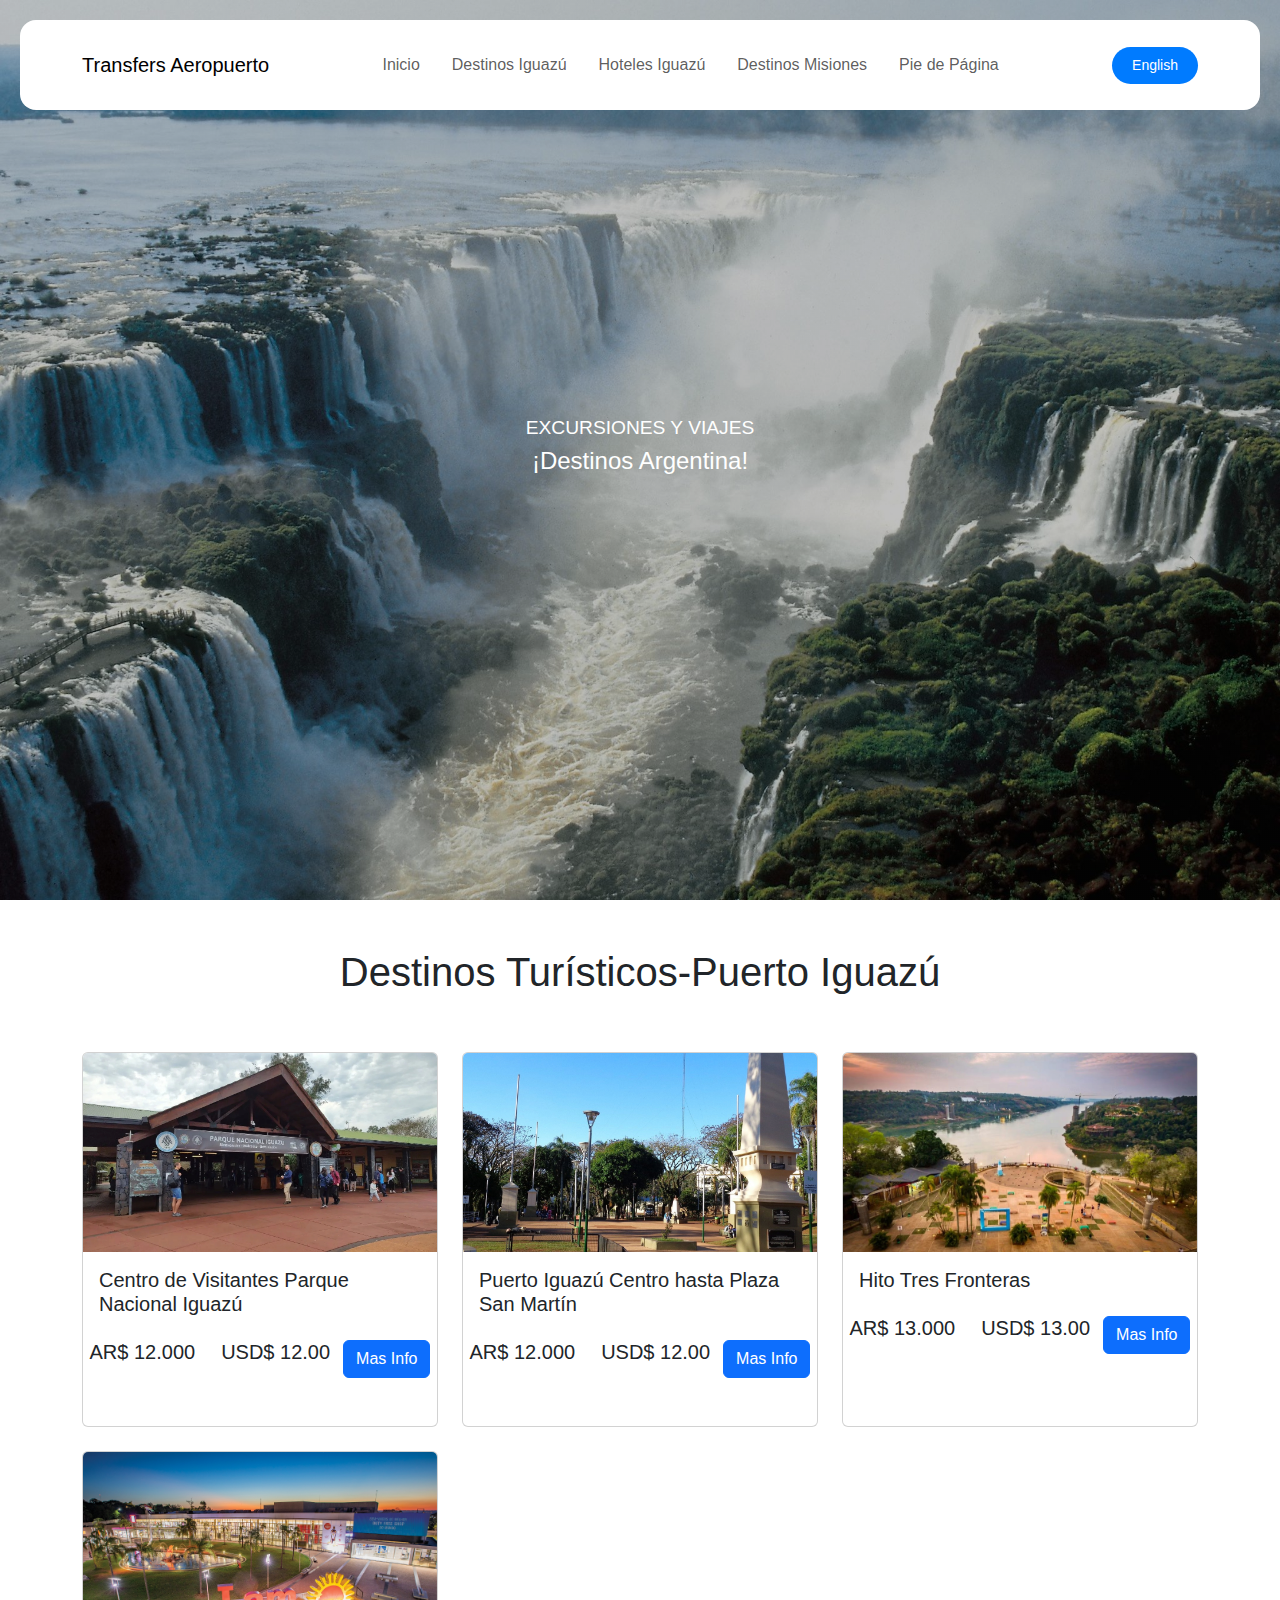
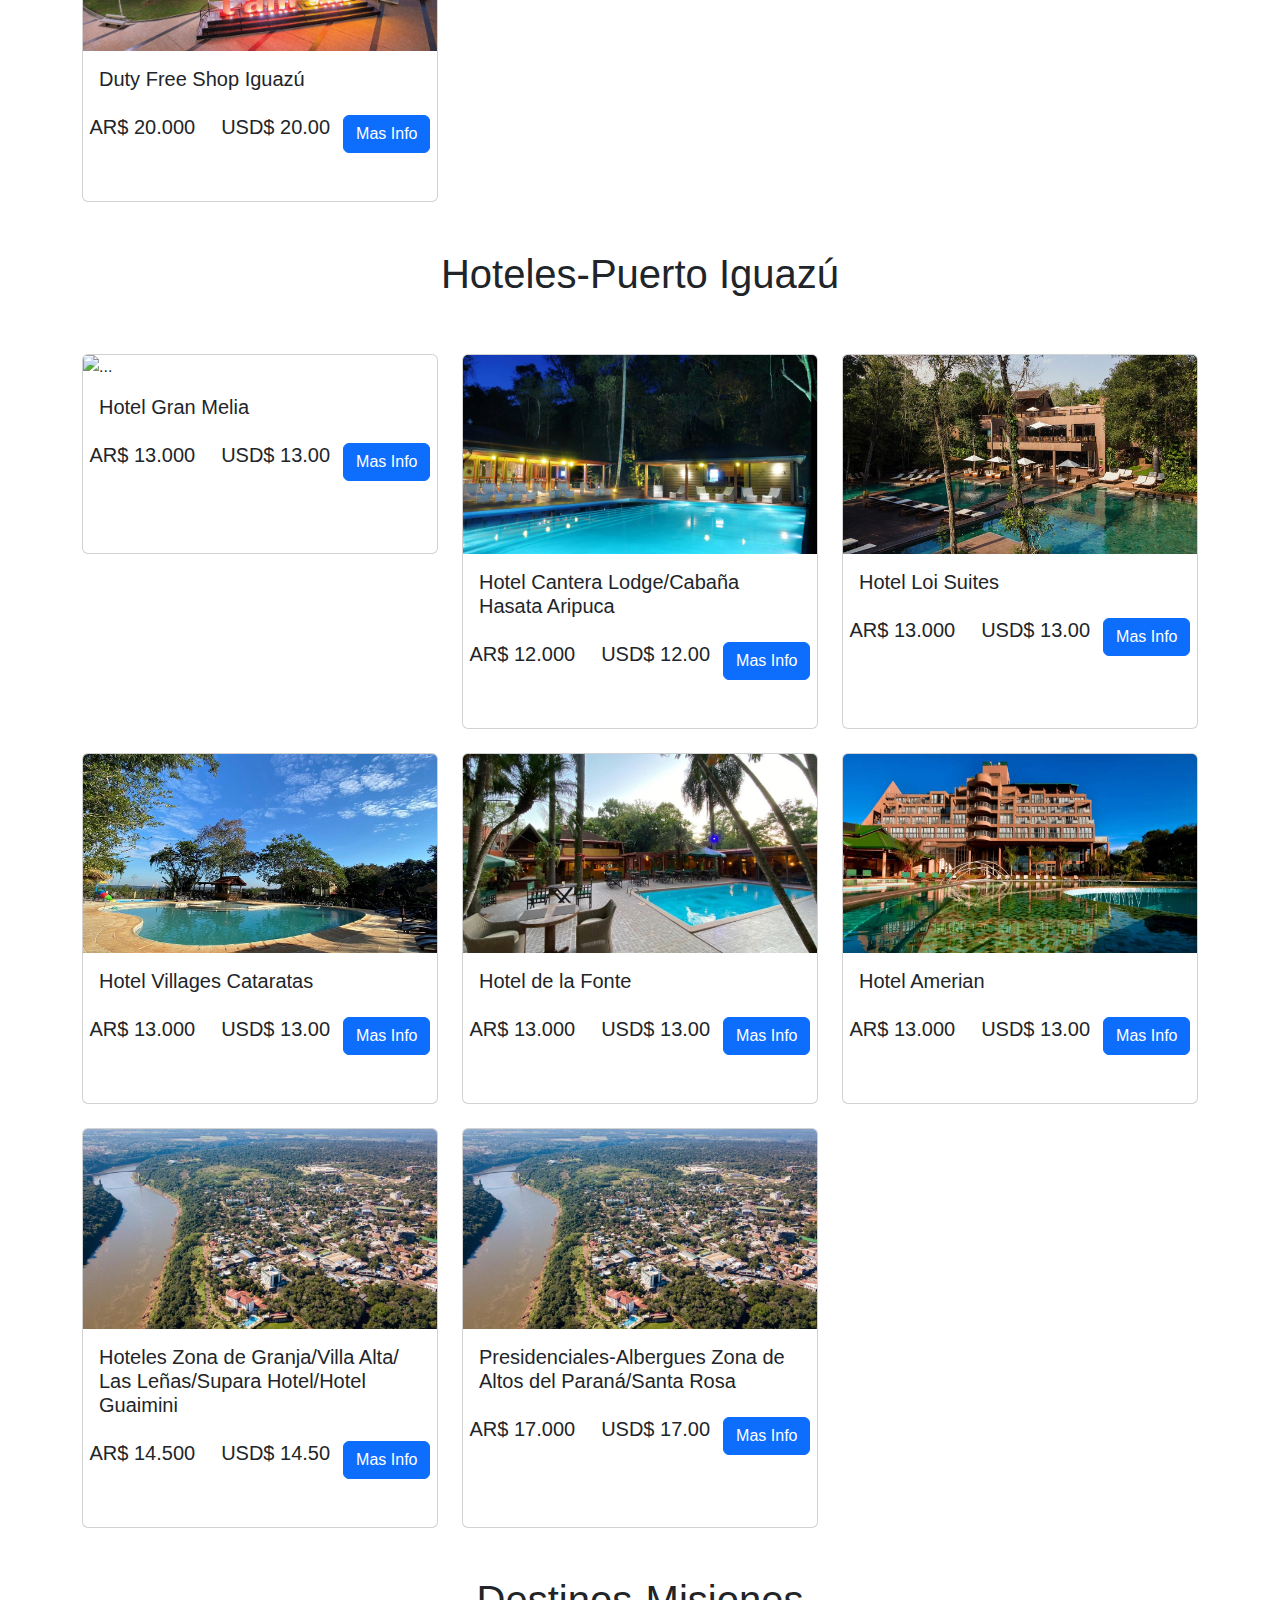
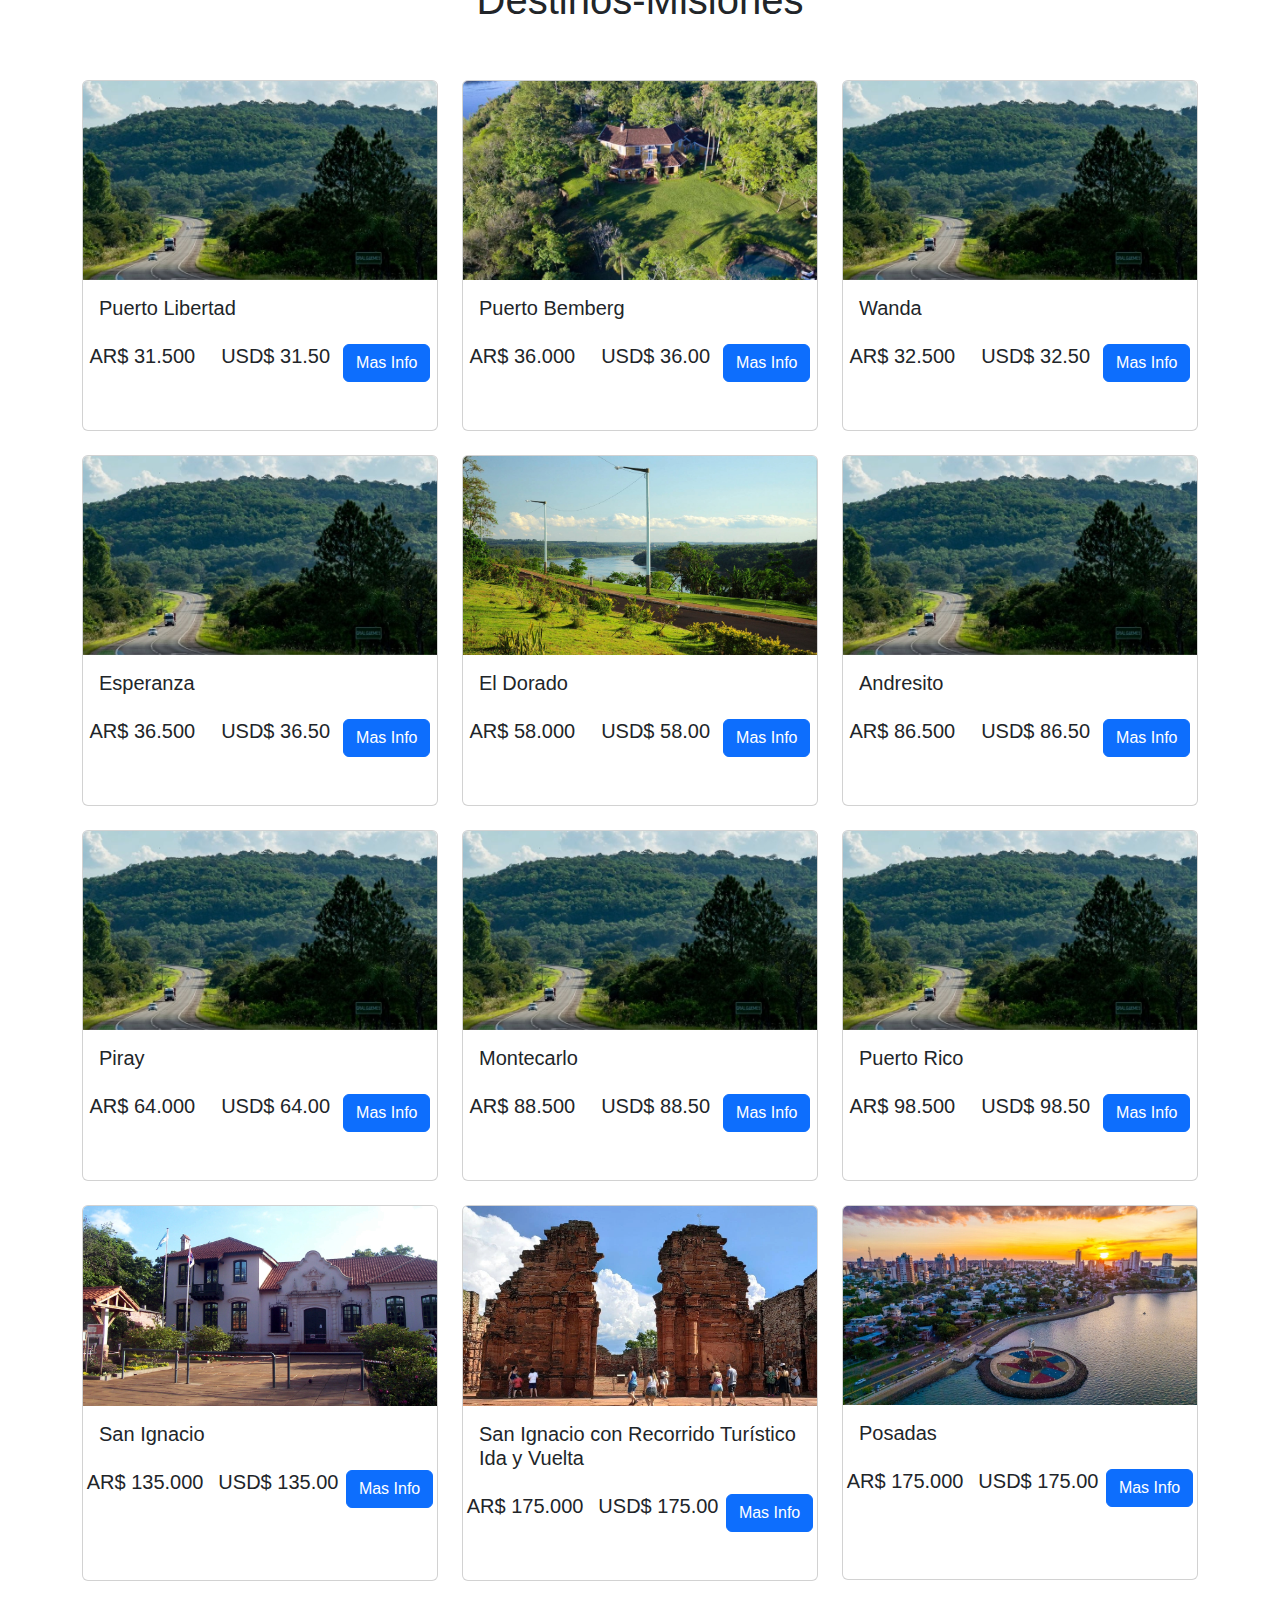
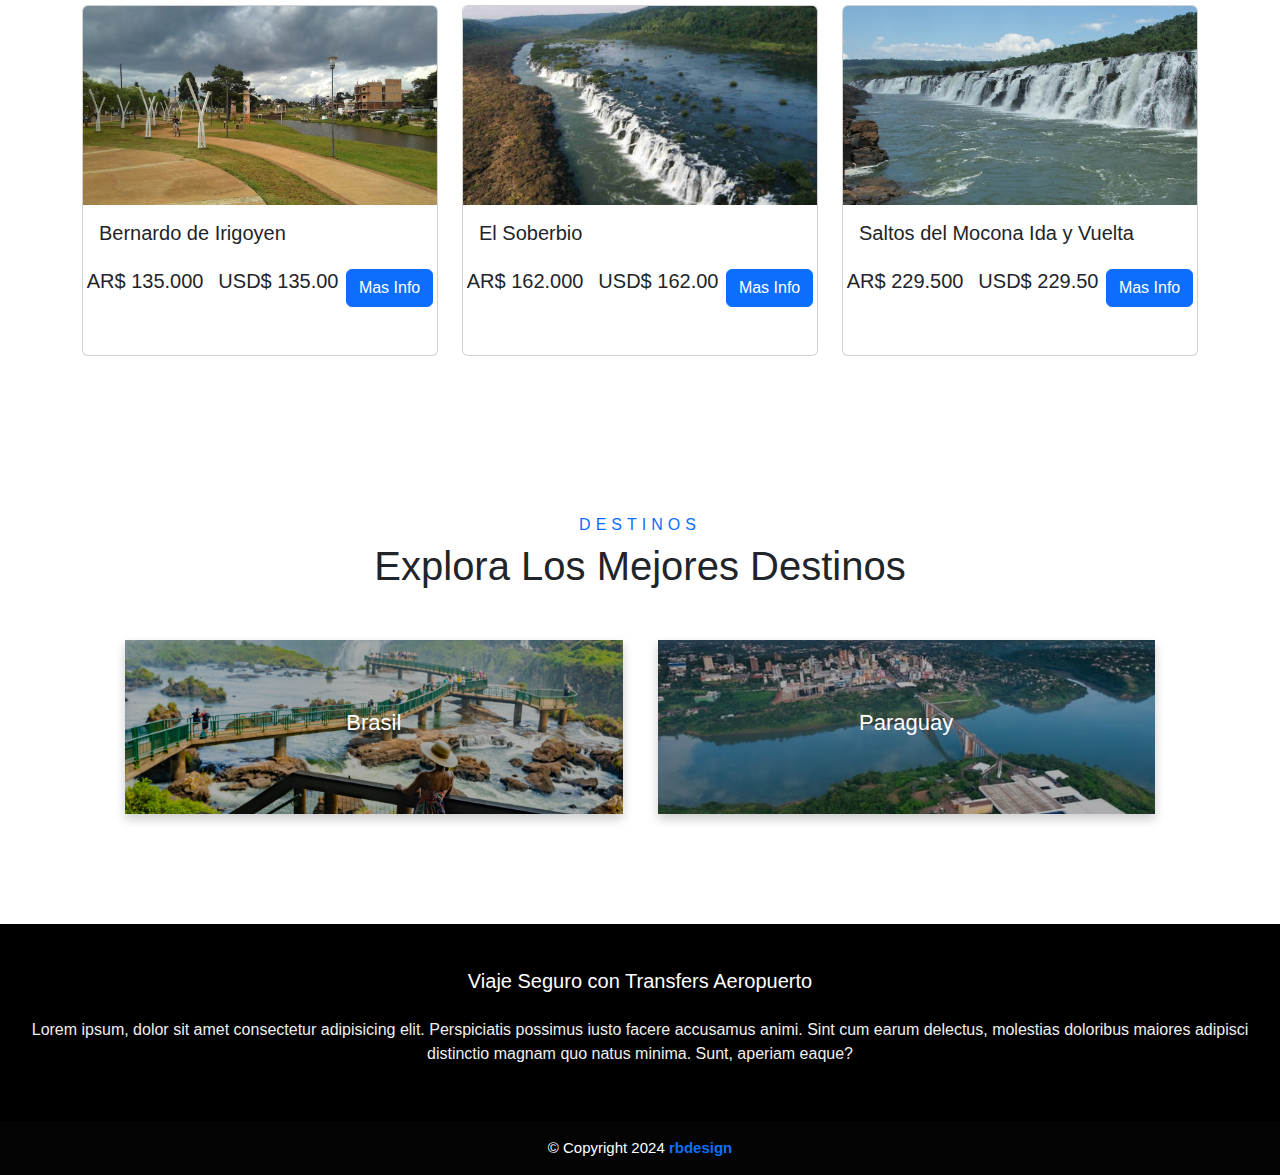
==== commit df72339e: "." ====
--- a/arg.html
+++ b/arg.html
@@ -35,12 +35,12 @@
         <div class="container">
             <a class="navbar-brand me-auto flex-column" href="index.html">Transfers Aeropuerto</a>
 
-            <div class="offcanvas bg-transparent offcanvas-end" tabindex="-1" id="offcanvasNavbar"
-                aria-labelledby="offcanvasNavbarLabel">
+            <div class="offcanvas offcanvas-start" data-bs-toggle="offcanvas" tabindex="-1" id="offcanvasNavbar" aria-labelledby="offcanvasNavbarLabel">
 
                 <div class="offcanvas-header">
                     <h4 class="offcanvas-title" id="offcanvasNavbarLabel">Transfers Aeropuerto</h4>
                     <button type="button" class="btn-close btn-close-white shadow-none border-0" data-bs-dismiss="offcanvas" aria-label="Close"></button>
+                    <!-- Cerrar menu automaticamente data-bs-dismiss="offcanvas" -->
                 </div>
 
                 <div class="offcanvas-body d-flex ">
@@ -458,6 +458,33 @@
         
     </div>
 
+    <!-- Star Destination -->
+    <section id="nuestros-programas">
+        <div id="nuestros-servicios">
+            <div class="text-center mb-3 pb-3 pt-5">
+                <h6 class="text-primary text-uppercase" style="letter-spacing: 5px;">DESTINOS</h6>
+                <h1>Explora Los Mejores Destinos</h1>
+            </div>
+
+            <div class="box-container">
+
+                <a href="br.html">
+                    <div class="box-3">
+                        <h3>Brasil</h3>
+                    </div>
+                </a>
+
+                <a href="py.html">
+                    <div class="box-1">
+                        <h3>Paraguay</h3>
+                    </div>
+                </a>
+
+            </div>
+        </div>
+    </section>
+    <!-- End Destination -->
+
     <!-- Star Footer -->
     <footer id="pie-pagina">
         <div class="grupo-1">
--- a/navbar.css
+++ b/navbar.css
@@ -80,14 +80,6 @@
     .offcanvas{
         backdrop-filter: blur(5px);
     }
-
-    .offcanvas-body a{
-        color: #fff;
-    }
-
-    .offcanvas-header h4{
-        color: #fff;
-    }
 }
 
 .hero-section{
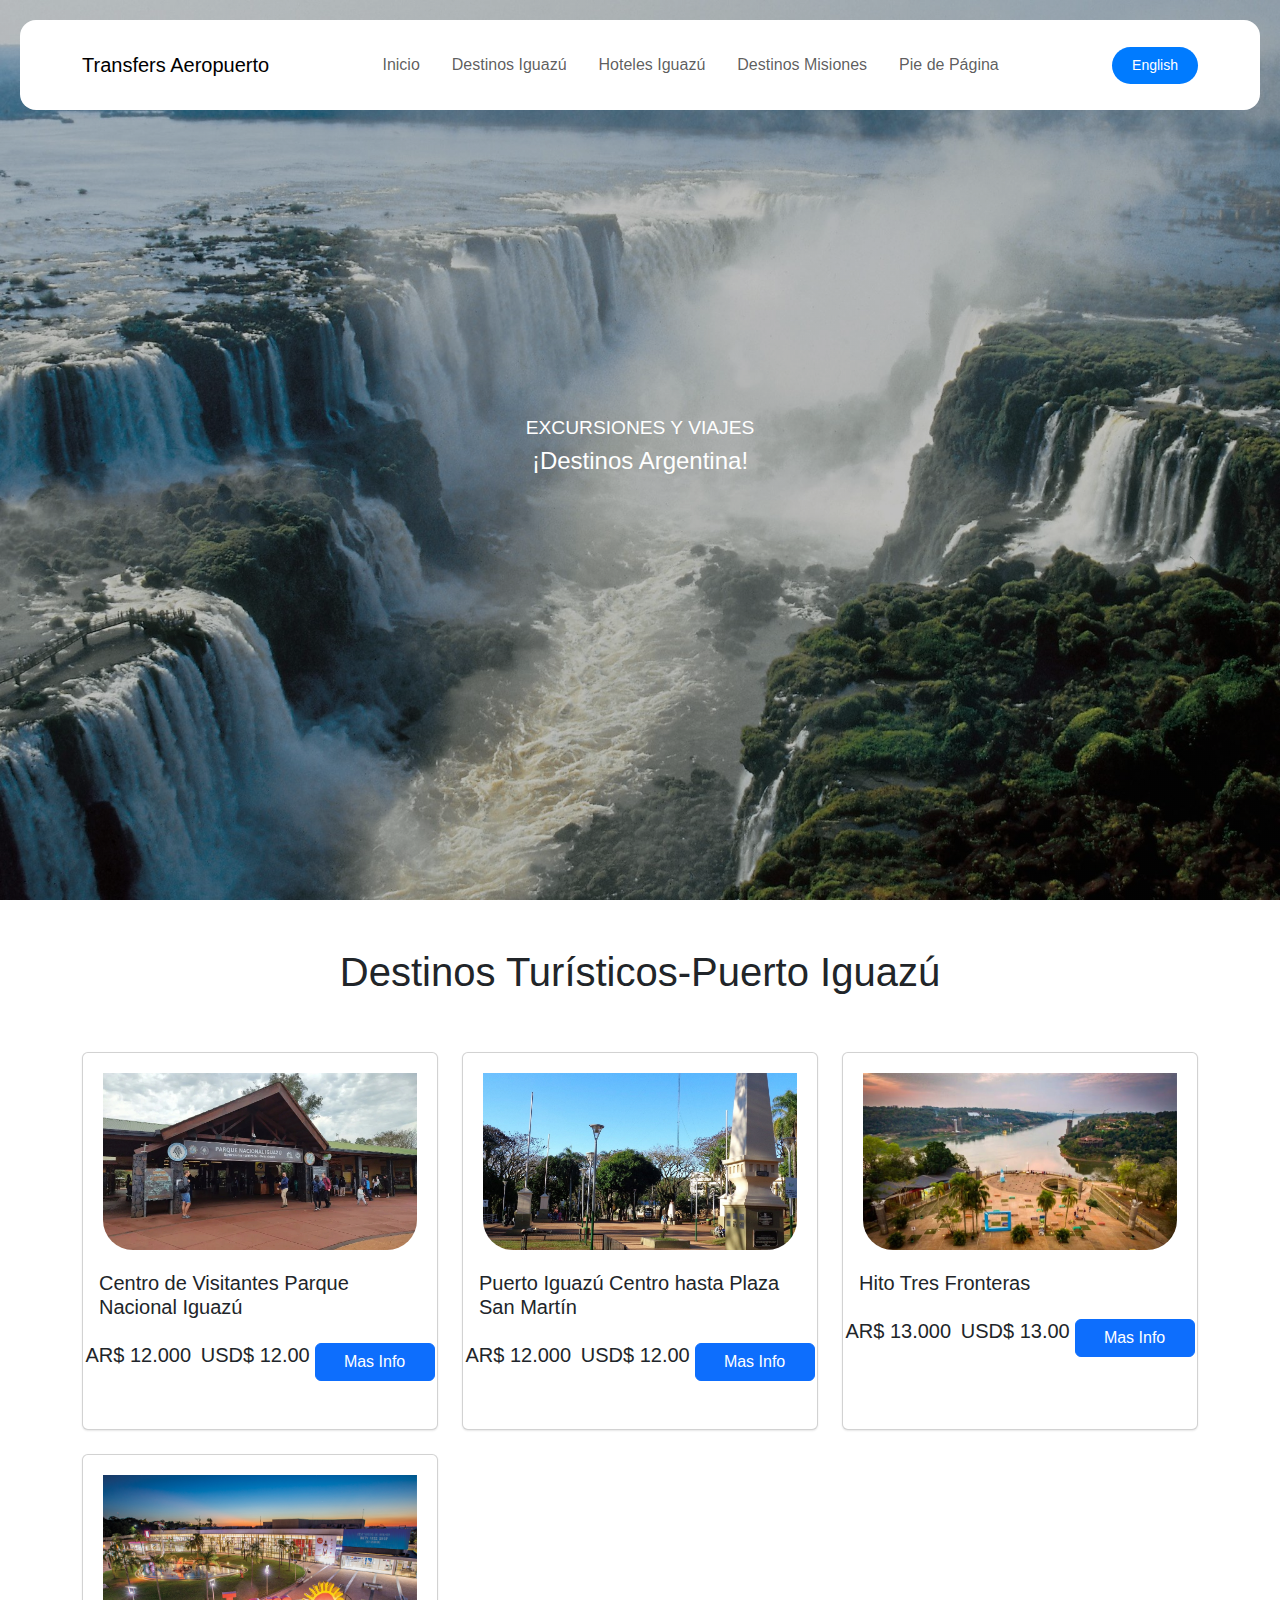
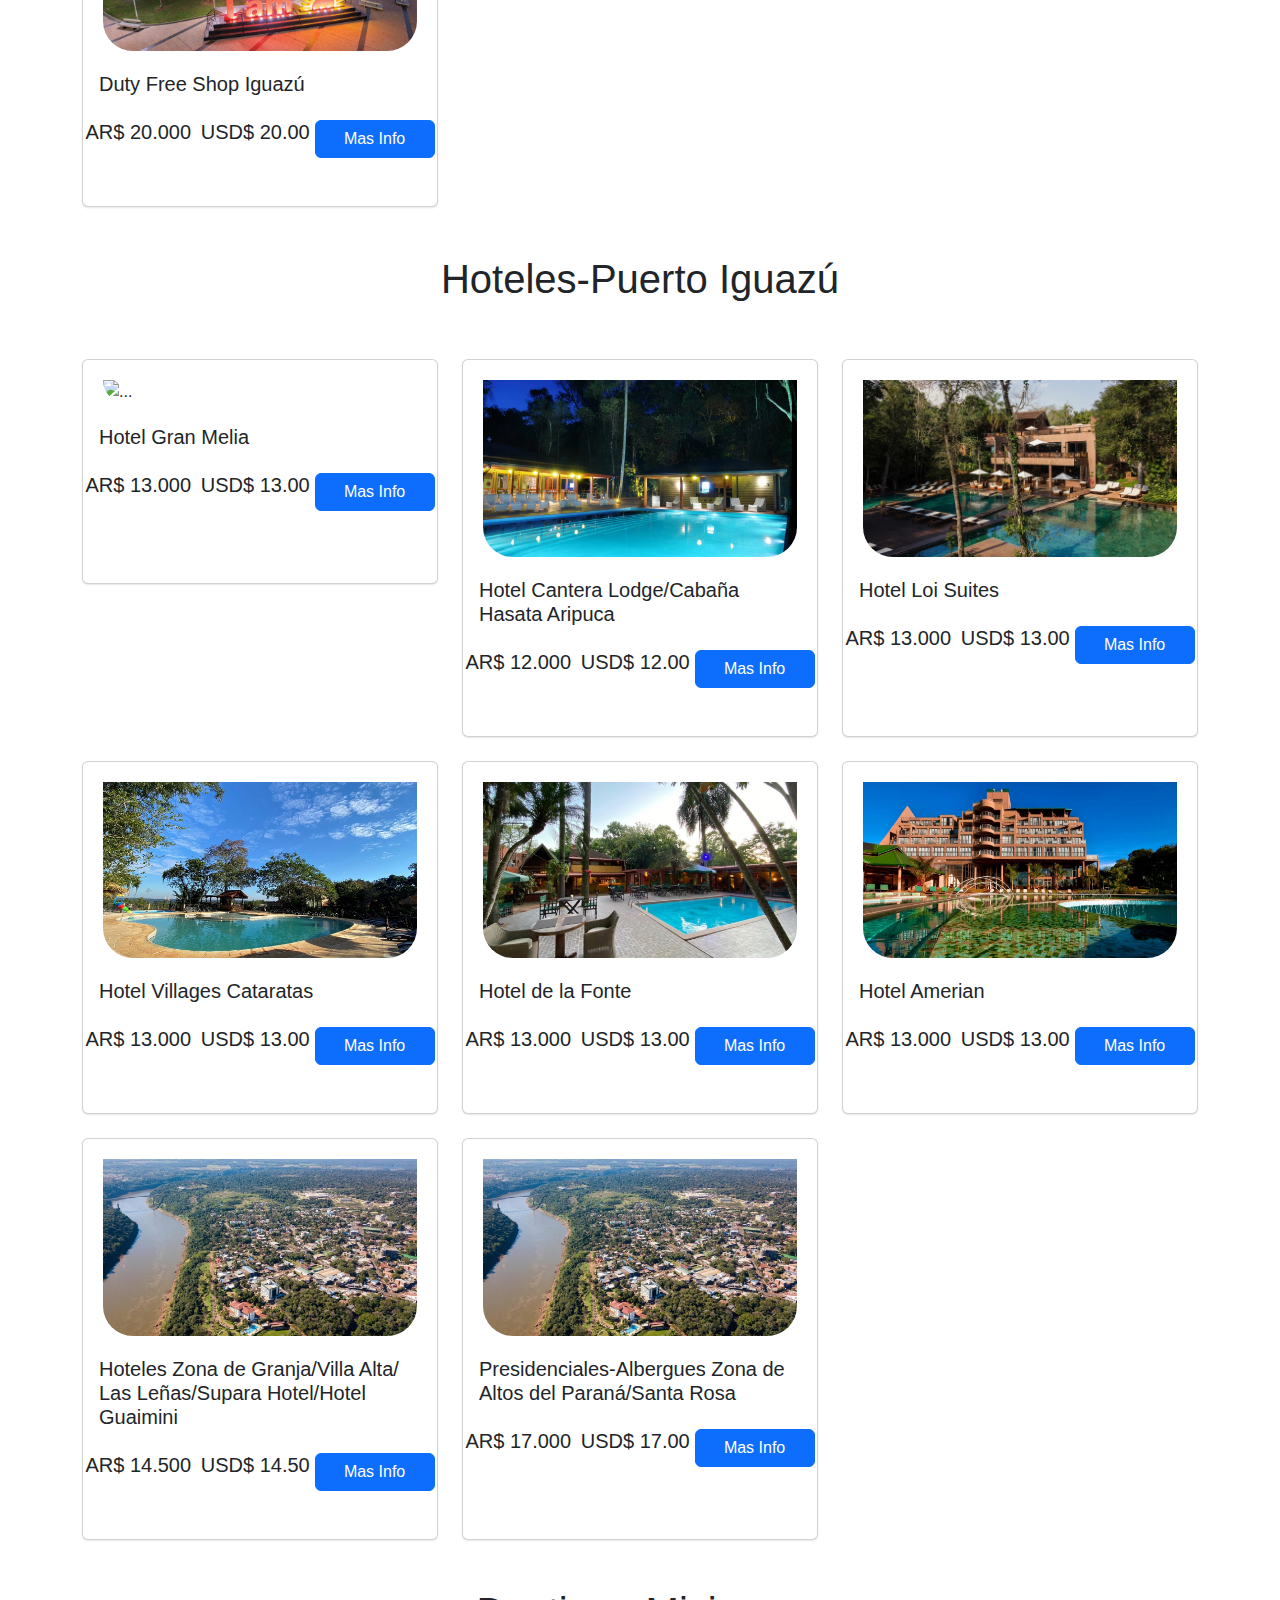
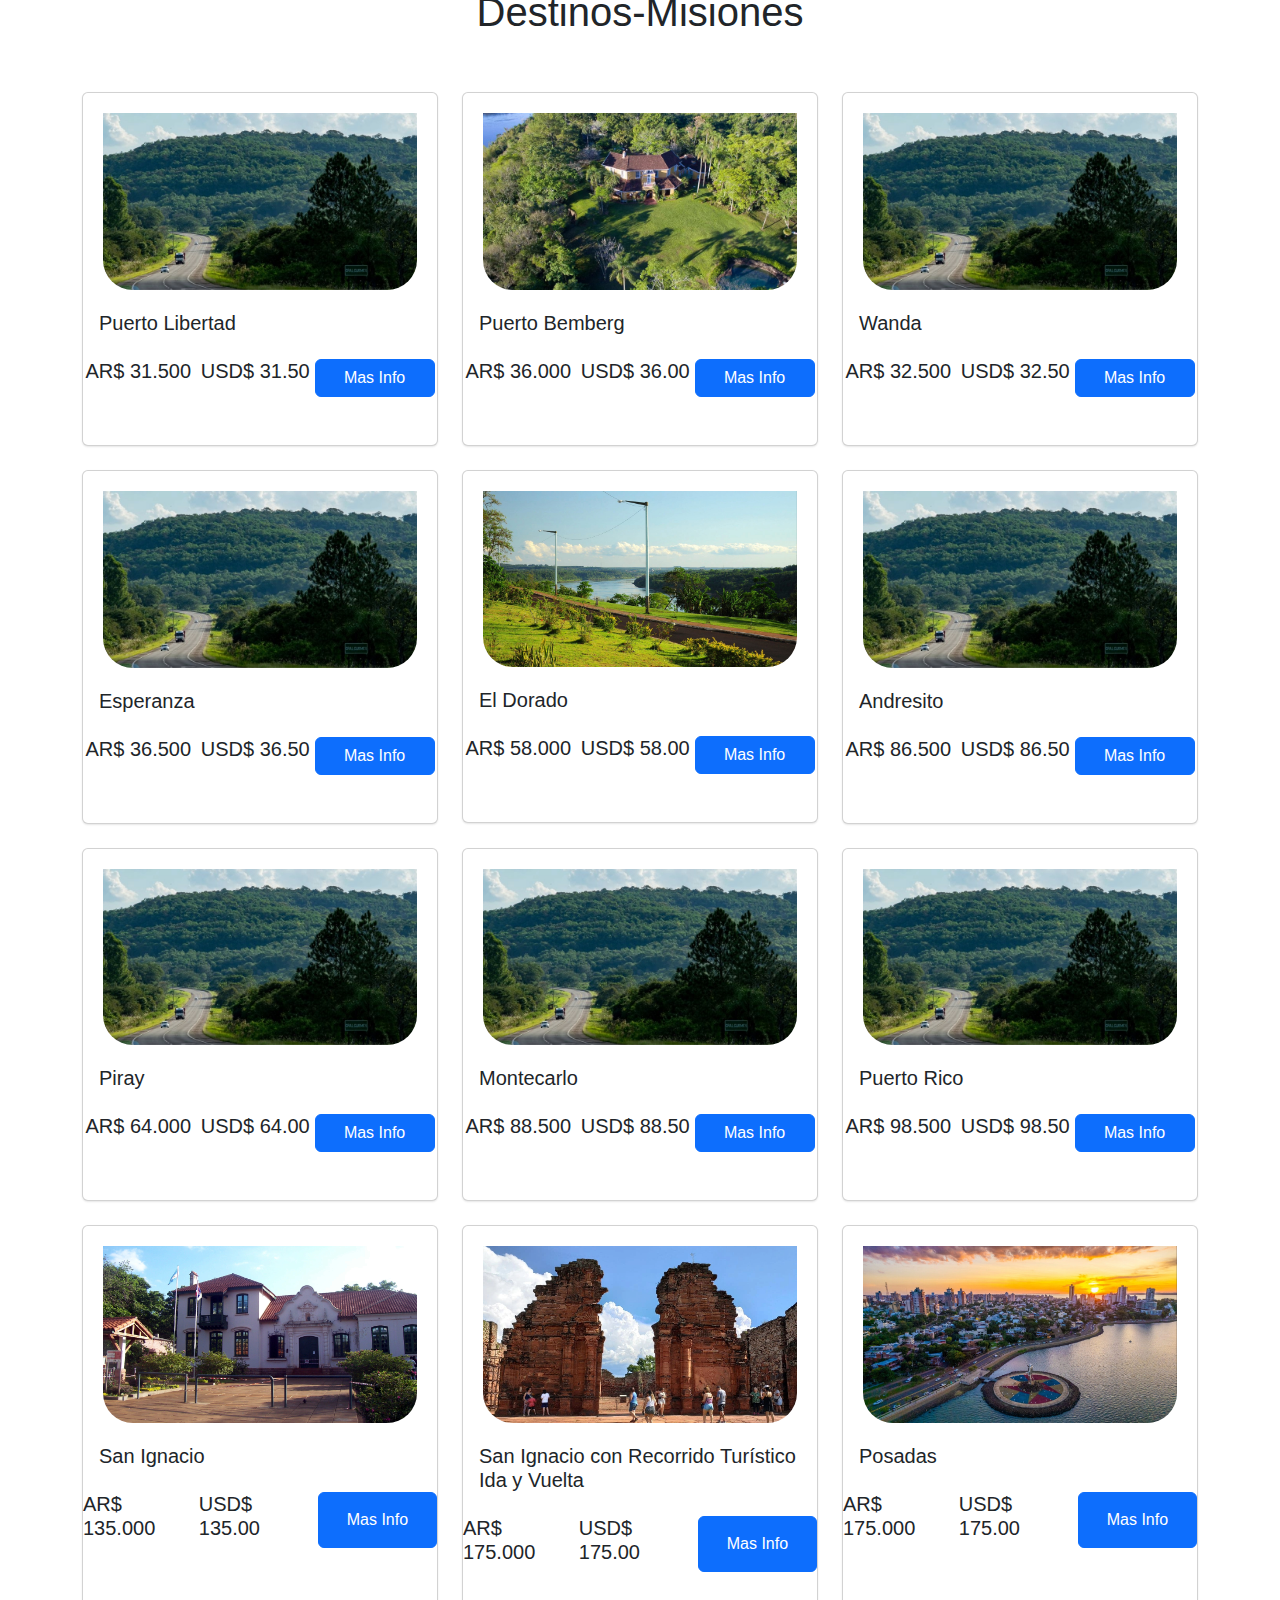
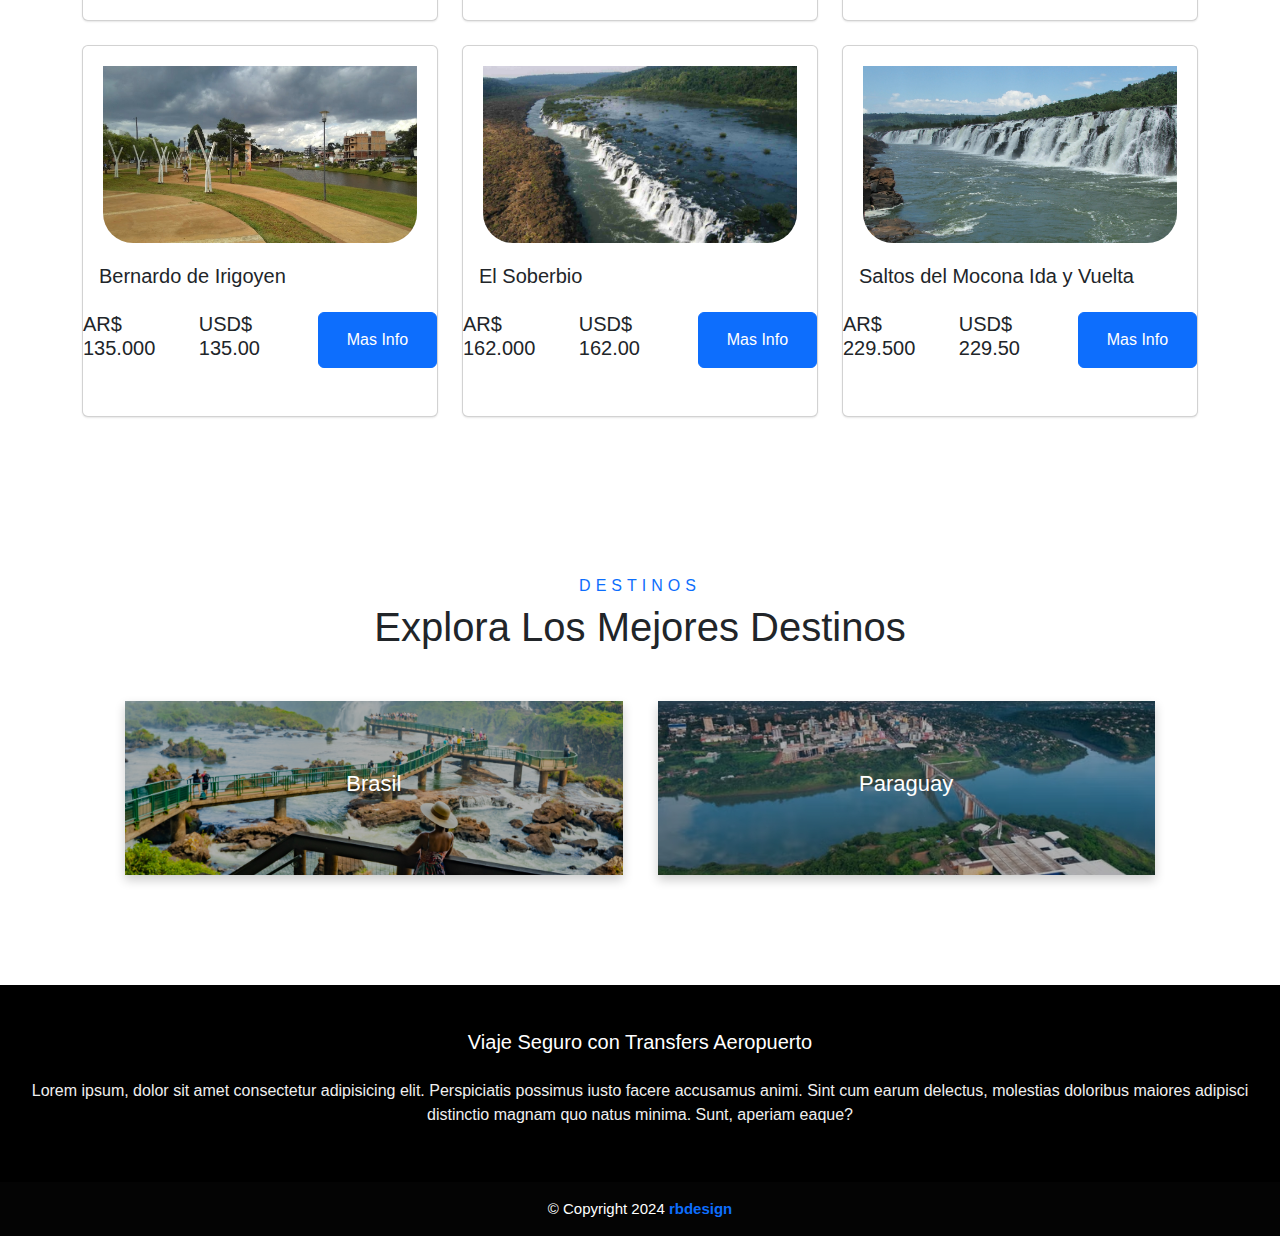
==== commit afc38d3d: "." ====
--- a/arg.html
+++ b/arg.html
@@ -10,7 +10,7 @@
     <link rel="stylesheet" href="style.css">
 
     <!-- Link Destinos Css -->
-    <link rel="stylesheet" href="style.css">
+    <link rel="stylesheet" href="destinos.css">
 
     <!-- Link Navbar Css -->
     <link rel="stylesheet" href="navbar.css">
@@ -39,7 +39,7 @@
 
                 <div class="offcanvas-header">
                     <h4 class="offcanvas-title" id="offcanvasNavbarLabel">Transfers Aeropuerto</h4>
-                    <button type="button" class="btn-close btn-close-white shadow-none border-0" data-bs-dismiss="offcanvas" aria-label="Close"></button>
+                    <button type="button" class="btn-close shadow-none border-0" data-bs-dismiss="offcanvas" aria-label="Close"></button>
                     <!-- Cerrar menu automaticamente data-bs-dismiss="offcanvas" -->
                 </div>
 
--- a/destinos.css
+++ b/destinos.css
@@ -0,0 +1,23 @@
+.card-img-top{
+    border-radius: 50px;
+    padding: 20px;
+}
+.card{
+    border-radius: 30px;
+    box-shadow: rgba(0, 0, 0, 0.1) 0px 1px 2px 0px;
+}
+.card-body{
+    padding: 25px;
+    margin-top: -15px;
+}
+.btn-primary{
+    border-radius: 50px;
+    width: 120px;
+}
+.btn-primary:hover{
+    background-color: black;
+    border: none;
+}
+h3,h5{
+    color: rgb(0, 91, 228);
+}